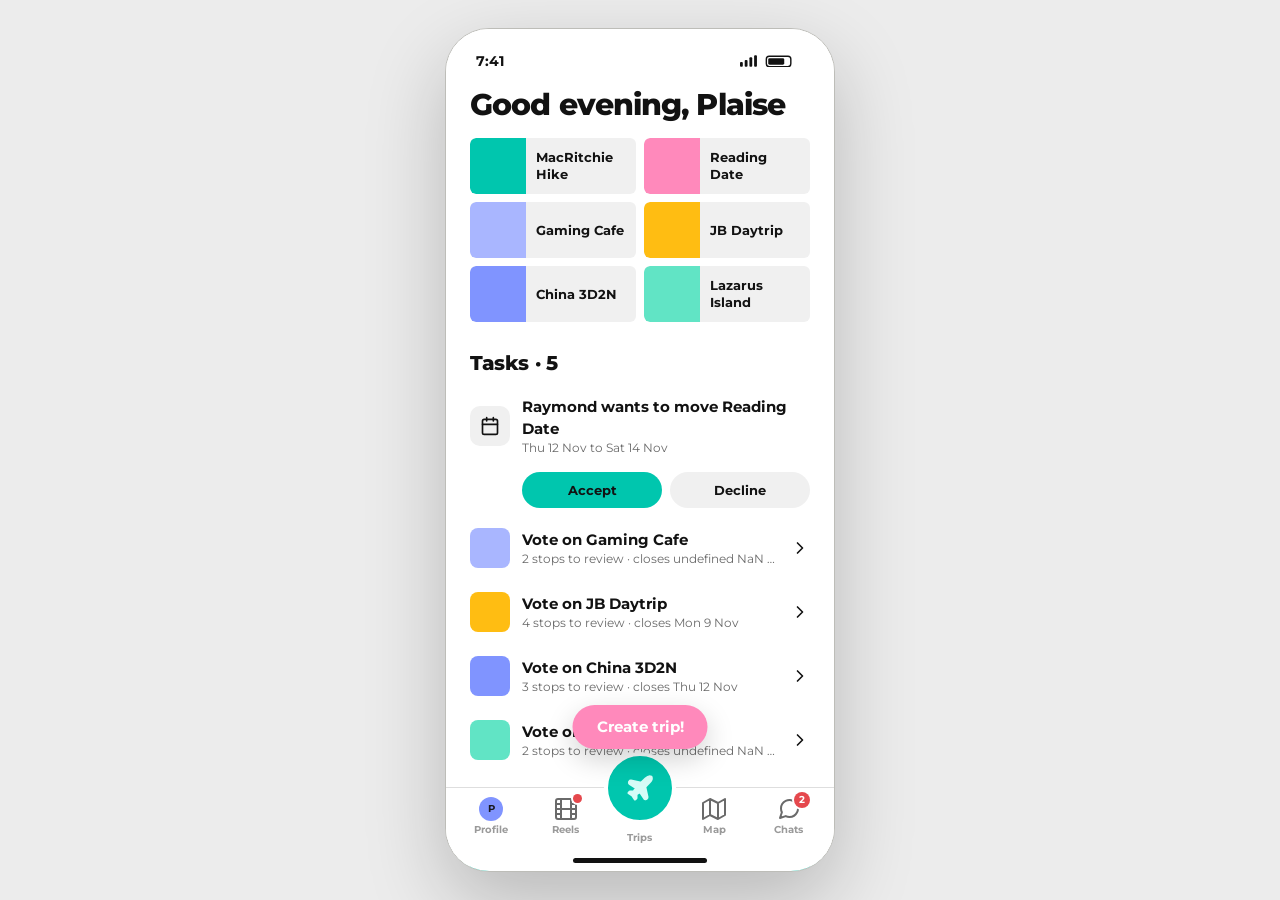
==== roam.html @ c118caf5 "initial unclean" ====
<!DOCTYPE html>
<html lang="en"><head><meta charset="utf-8">
<meta name="viewport" content="width=device-width,initial-scale=1,viewport-fit=cover">
<meta name="theme-color" content="#FFFFFF">
<title>Roam</title>
<link rel="icon" href="data:image/svg+xml,%3Csvg xmlns='http://www.w3.org/2000/svg' viewBox='0 0 10 10'%3E%3Ccircle cx='5' cy='5' r='5' fill='%23FCCC0A'/%3E%3C/svg%3E">
<link rel="preconnect" href="https://fonts.googleapis.com"><link rel="preconnect" href="https://fonts.gstatic.com" crossorigin><link href="https://fonts.googleapis.com/css2?family=Montserrat:wght@500;600;700;800&display=swap" rel="stylesheet">
<style>
/* =========================================================
   1. TOKENS: signage black/white + MTA line colours, Helvetica
   ========================================================= */
:root{color-scheme:light;
--white:#FFFFFF;--black:#000000;--bg:#FFFFFF;--s1:#F6F6F4;--s2:#EEEEEB;--s3:#DCDCD8;--tx2:#5C5C5C;--tx3:#8A8A8A;
--red:#EE352E;--green:#00933C;--blue:#0039A6;--orange:#FF6319;--yellow:#FCCC0A;--lime:#6CBE45;--brown:#996633;--purple:#B933AD;--grey:#A7A9AC;--teal:#00ADD0;
--ac:var(--yellow);--r1:8px;--r2:12px;--r3:20px;--shadow:0 6px 20px rgba(0,0,0,.18);--ease:cubic-bezier(.32,.72,0,1);
--font:"Helvetica Neue",Helvetica,Arial,"Nimbus Sans",system-ui,sans-serif}
/* a "line" = a colour + the text colour that sits on it (set --lc / --lt on any parent) */
.l-red,.l-green,.l-blue,.l-orange,.l-brown,.l-purple{--lt:var(--white)}.l-yellow,.l-lime,.l-grey,.l-teal{--lt:var(--black)}
.l-red{--lc:var(--red)}.l-green{--lc:var(--green)}.l-blue{--lc:var(--blue)}.l-orange{--lc:var(--orange)}.l-yellow{--lc:var(--yellow)}.l-lime{--lc:var(--lime)}.l-brown{--lc:var(--brown)}.l-purple{--lc:var(--purple)}.l-grey{--lc:var(--grey)}.l-teal{--lc:var(--teal)}
/* =========================================================
   2. BASE + TYPE
   ========================================================= */
*{box-sizing:border-box;margin:0;-webkit-tap-highlight-color:transparent}
body{font:400 15px/22px var(--font);color:var(--black);background:#E6E6E2;min-height:100vh;display:grid;place-items:center}
button,input,textarea{font:inherit;color:inherit}button{background:none;border:0;cursor:pointer;text-align:inherit;padding:0}button:disabled{opacity:.35;cursor:not-allowed}
[hidden]{display:none!important}:focus-visible{outline:2px solid var(--blue);outline-offset:2px}
::-webkit-scrollbar{display:none}*{scrollbar-width:none}
@media(prefers-reduced-motion:reduce){*{transition:none!important;animation:none!important}}
h1{font:700 30px/34px var(--font);letter-spacing:-.03em}h2{font:700 22px/28px var(--font);letter-spacing:-.02em}h3{font:700 16px/22px var(--font)}b{font-weight:700}
.cap{font-size:13px;line-height:18px;color:var(--tx2)}.sm{font-size:12px;line-height:16px}.err{color:var(--red);font-weight:700}.eyebrow{font-size:12px;line-height:16px;font-weight:700;text-transform:uppercase;letter-spacing:.08em;color:var(--black)}
.pad{padding:0 24px}.gr{flex:1;min-width:0}.mt{margin-top:10px}
#dev{width:390px;height:844px;position:relative;overflow:hidden;background:var(--bg);border:1px solid #BDBDB8;border-radius:44px;box-shadow:0 24px 60px rgba(0,0,0,.18)}
@media(max-width:480px){body{display:block;background:var(--bg)}#dev{width:100vw;height:100dvh;border:0;border-radius:0;box-shadow:none}}
#sb{position:absolute;top:0;left:0;right:0;height:50px;z-index:70;display:flex;justify-content:space-between;align-items:center;padding:14px 30px 0;font-weight:700;font-size:14px;pointer-events:none}
#hi{position:absolute;bottom:8px;left:50%;margin-left:-67px;width:134px;height:5px;border-radius:3px;background:var(--black);z-index:70;pointer-events:none}
/* =========================================================
   3. COMPONENTS (each has one JS builder of the same name)
   ========================================================= */
/* Bullet + Cover: the route bullet is the brand mark */
.bl{display:inline-grid;place-items:center;flex:none;width:28px;height:28px;border-radius:50%;background:var(--lc);color:var(--lt);font-weight:700;font-size:15px;line-height:1}.bl.s{width:20px;height:20px;font-size:11px}.bl.l{width:40px;height:40px;font-size:22px}
.cover{--cz:52px;width:var(--cz);height:var(--cz);flex:none;background:var(--black);display:grid;place-items:center;border-radius:6px}.cover .bl{width:62%;height:62%;font-size:calc(var(--cz)*.34)}
.z-xs{--cz:40px}.z-s{--cz:56px;border-radius:6px 0 0 6px}.z-m{--cz:52px}.z-l{--cz:128px;border-radius:10px}.z-xl{--cz:188px;border-radius:12px;box-shadow:var(--shadow)}
/* Avatar + Stack */
.av{width:32px;height:32px;flex:none;border-radius:50%;display:inline-grid;place-items:center;font-weight:700;font-size:12px;background:var(--lc);color:var(--lt)}.av.big{width:40px;height:40px;font-size:15px}.av.xl{width:104px;height:104px;font-size:44px}.av.tab{width:24px;height:24px;font-size:10px}
.st{display:inline-flex}.st .av{width:24px;height:24px;font-size:10px;box-shadow:0 0 0 2px var(--bg)}.st .av+.av{margin-left:-8px}
/* Button / IconButton / Pill / Tag */
.btn{height:48px;padding:0 24px;border-radius:999px;background:var(--black);color:var(--white);font-weight:700;display:inline-flex;align-items:center;justify-content:center;gap:8px;width:100%;transition:transform .1s,background .15s}.btn:active{transform:scale(.98)}
.btn.y{background:var(--ac);color:var(--black)}.btn.sec{background:var(--s2);color:var(--black)}.btn.out{background:transparent;box-shadow:inset 0 0 0 1.5px var(--black);color:var(--black)}.btn.dg{background:transparent;color:var(--red);box-shadow:inset 0 0 0 1.5px var(--red)}.btn.sm2{height:36px;padding:0 16px;font-size:13px;width:auto}
.ib{width:44px;height:44px;flex:none;border-radius:50%;display:grid;place-items:center;transition:background .15s}.ib:active{background:var(--s2)}.ib.f{background:var(--s2)}
.play{width:56px;height:56px;border-radius:50%;background:var(--ac);color:var(--black);display:grid;place-items:center;flex:none;transition:transform .1s}.play:active{transform:scale(.94)}
.pill{height:32px;padding:0 14px;border-radius:999px;background:var(--s2);font-weight:700;font-size:13px;display:inline-flex;align-items:center;gap:6px;flex:none;white-space:nowrap}.pill.on{background:var(--black);color:var(--white)}.pill:active{transform:scale(.97)}
.pills{display:flex;gap:8px;padding:0 24px;overflow-x:auto}.chips{display:flex;gap:8px;flex-wrap:wrap}
.tag{height:24px;padding:0 10px;border-radius:999px;font-size:12px;font-weight:700;display:inline-flex;align-items:center;gap:4px;background:var(--s2);flex:none}.tag.ok{background:var(--green);color:var(--white)}
.dotc{width:8px;height:8px;border-radius:50%;display:inline-block;margin-right:6px}.dotc.ok{background:var(--green)}.dotc.wait{background:var(--orange)}.dotc.off{background:var(--tx3)}
/* Field / Input / Switch */
.in,.fld{width:100%;height:48px;border-radius:var(--r1);background:var(--s2);border:1.5px solid transparent;padding:0 14px}.in:focus{outline:none;border-color:var(--black);background:var(--white)}.in.bad{border-color:var(--red)}textarea.in{height:auto;padding:12px 14px;resize:none}
.fld{display:flex;align-items:center;gap:10px;height:52px;color:var(--tx2);font-weight:500;background:var(--white);box-shadow:0 4px 16px rgba(0,0,0,.14)}.fld.hl{box-shadow:inset 0 0 0 2px var(--black),0 4px 16px rgba(0,0,0,.14);color:var(--black);font-weight:700}.fld .bl{background:var(--ac);color:var(--black)}
.lb{font-weight:700;font-size:13px;margin-bottom:6px;display:block}.sw{width:48px;height:28px;border-radius:999px;background:var(--s3);position:relative;flex:none;transition:background .2s}.sw::after{content:"";position:absolute;left:3px;top:3px;width:22px;height:22px;border-radius:50%;background:var(--white);transition:transform .2s var(--ease)}.sw.on{background:var(--black)}.sw.on::after{transform:translateX(20px)}
/* Row / Section / TopBar / Empty / Banner / Sign */
.row{display:flex;align-items:center;gap:12px;width:100%;padding:8px 24px;text-align:left;min-height:64px}.row:active{background:var(--s1)}div.row:active{background:none}
.row .gr b,.row .gr .cap{display:block;overflow:hidden;text-overflow:ellipsis;white-space:nowrap}.row.wrap .gr b{white-space:normal;display:-webkit-box;-webkit-line-clamp:2;-webkit-box-orient:vertical}
div.sec{display:flex;justify-content:space-between;align-items:baseline;padding:28px 24px 12px}div.sec button{font-size:13px;font-weight:700;color:var(--tx2)}
.top{display:grid;grid-template-columns:44px 1fr 44px;align-items:center;padding:4px 12px 0;min-height:50px}.top .tt{text-align:center}.hd{padding:8px 24px 4px}
.empty{margin:0 24px;padding:24px 16px;border-radius:var(--r2);background:var(--s1);text-align:center;display:flex;flex-direction:column;gap:4px;align-items:center}
.ban{margin:16px 24px 0;padding:16px;border-radius:var(--r2);background:var(--s1);display:flex;flex-direction:column;gap:12px}.ban .r{display:flex;gap:12px;align-items:center}
.sign{display:flex;align-items:center;gap:12px;background:var(--black);color:var(--white);border-radius:var(--r2);padding:12px 14px}.sign .cap{color:#CFCFCF}.sign .ib{color:var(--white)}.sign .ib:active{background:#2A2A2A}
.si{width:40px;height:40px;border-radius:var(--r1);background:var(--s2);display:grid;place-items:center;flex:none}
/* Tile (home grid) + Feature card */
.grid2{display:grid;grid-template-columns:1fr 1fr;gap:8px;padding:0 24px;margin-top:12px}.tile{display:flex;align-items:center;gap:10px;background:var(--s1);border-radius:6px;overflow:hidden;height:56px;padding-right:8px;text-align:left}.tile:active{background:var(--s2)}.tile b{font-size:13px;line-height:17px;display:-webkit-box;-webkit-line-clamp:2;-webkit-box-orient:vertical;overflow:hidden}
.feat{margin:0 24px;padding:16px;border-radius:var(--r2);background:color-mix(in srgb,var(--lc) 16%,var(--white));display:flex;gap:16px;align-items:flex-start;width:calc(100% - 48px);text-align:left}
/* Stepper: a mini subway line */
.step{display:flex;padding:20px 24px 4px}.stp{flex:1;display:flex;flex-direction:column;align-items:center;gap:6px;position:relative;font-size:12px;line-height:14px;font-weight:700;color:var(--tx3)}
.stp::before{content:"";position:absolute;top:10px;left:-50%;right:50%;height:4px;background:var(--s3)}.stp:first-child::before{display:none}
.stp.done::before,.stp.on::before{background:var(--lc,var(--black))}.stp.lock::before{background:var(--s3)}
.sd{width:24px;height:24px;border-radius:50%;background:var(--white);border:3px solid var(--s3);display:grid;place-items:center;font-size:11px;position:relative;z-index:1;color:var(--tx3)}
.stp.done .sd{background:var(--lc,var(--black));border-color:var(--lc,var(--black));color:var(--lt,var(--white))}.stp.on .sd{border-color:var(--black);background:var(--ac);color:var(--black)}.stp.on{color:var(--black)}
/* Vote row */
.vt{display:flex;align-items:center;gap:4px}.vt .cap{width:16px;text-align:center}.vb{width:36px;height:36px;border-radius:50%;background:var(--s2);display:grid;place-items:center}.vb[aria-pressed=true].up{background:var(--green);color:var(--white)}.vb[aria-pressed=true].dn{background:var(--red);color:var(--white)}
.dock{margin-top:auto;position:sticky;bottom:92px;padding:16px 24px 12px;background:linear-gradient(rgba(255,255,255,0),var(--white) 28%);z-index:5}.dock.low{bottom:0;padding-bottom:28px}
.lockc{margin:16px 24px 0;padding:24px 16px;border-radius:var(--r2);background:var(--s1);display:flex;flex-direction:column;align-items:center;text-align:center;gap:8px}.segs{display:flex;gap:4px;width:100%;margin-top:4px}.segs i{flex:1;height:6px;border-radius:3px;background:var(--s3)}.segs i.on{background:var(--lc,var(--black))}
/* Timeline: stops are stations on the trip's line */
.tl{list-style:none;display:flex;flex-direction:column;padding:0 24px}.tn{display:flex;align-items:center;gap:14px;min-height:44px;padding:4px 0;text-align:left}.tn[data-a]{cursor:pointer}
.nd{width:28px;height:28px;flex:none;border-radius:50%;background:var(--white);border:3px solid var(--lc);display:grid;place-items:center;font-size:12px;font-weight:700;position:relative;z-index:1}
.tn.org .nd{width:16px;height:16px;margin:6px;border-color:var(--black);background:var(--black)}.tn.cur .nd{background:var(--lc);color:var(--lt);transform:scale(1.18)}.tn.done .nd{background:var(--black);border-color:var(--black);color:var(--white)}
.tc{display:flex;align-items:center;gap:14px;height:34px}.tc .ln{position:relative;width:28px;height:100%;flex:none}.tc .ln::after{content:"";position:absolute;left:11px;width:6px;top:-3px;bottom:-3px;background:var(--lc)}.tc.done .ln::after{background:var(--black)}.tc .cap{display:flex;gap:4px;align-items:center}
/* =========================================================
   4. APP SHELL: screens, tab bar, FAB, mini bar, layers, toast
   ========================================================= */
.scr{position:absolute;inset:0;padding-top:50px;overflow-y:auto;background:var(--bg);transform:translateX(100%);visibility:hidden;transition:transform .32s var(--ease),visibility 0s .32s}
.scr.on{transform:none;visibility:visible;transition:transform .32s var(--ease),visibility 0s}.scr.under{transform:translateX(-20%);visibility:none}.nt .scr{transition:none!important}
.instant .scr,.instant #tb{transition:none!important}
.scr.nos,.scr.rls{overflow:hidden;padding:0}.scr.flex{display:flex;flex-direction:column;padding-bottom:24px}
.pg{min-height:100%;display:flex;flex-direction:column;padding-bottom:128px}.pg>*{flex:none}
.wash{background:linear-gradient(color-mix(in srgb,var(--lc) 34%,var(--white)),var(--bg));margin-top:-50px;padding-top:50px}.hero{display:flex;justify-content:center;padding:8px 24px 20px}
.acts{display:flex;align-items:center;gap:4px;padding:12px 12px 0 18px}
#tb{position:absolute;bottom:0;left:0;right:0;height:84px;padding:0 8px 28px;background:var(--bg);border-top:1px solid var(--s3);display:grid;grid-template-columns:repeat(5,1fr);z-index:20;transition:transform .3s var(--ease)}#tb.off{transform:translateY(120px)}
#tb button{display:flex;flex-direction:column;align-items:center;gap:3px;padding-top:9px;font-size:10px;line-height:12px;font-weight:700;color:var(--tx3);position:relative}
#tb .ti{position:relative;display:grid}#tb .on .av{box-shadow:0 0 0 2px var(--black)}
#tb .ctr{padding-top:44px}#tb .circ{position:absolute;left:50%;top:-26px;margin-left:-32px;width:64px;height:64px;border-radius:50%;background:var(--ac);color:var(--black);border:4px solid var(--bg);display:grid;place-items:center;transition:transform .1s,background .2s}
#tb .ctr:active .circ{transform:scale(.94)}#tb .ctr.on .circ{background:var(--black);color:var(--ac)}
.bdg{position:absolute;right:-9px;top:-5px;min-width:16px;height:16px;padding:0 4px;border-radius:999px;background:var(--red);color:var(--white);font-size:10px;line-height:16px;font-weight:700;text-align:center;font-style:normal;box-shadow:0 0 0 2px var(--bg)}.bdg.dot{min-width:9px;width:9px;height:9px;padding:0;right:-4px;top:-3px}
#fab,#psave{position:absolute;left:50%;bottom:122px;transform:translateX(-50%);z-index:22;height:44px;padding:0 18px;border-radius:999px;background:var(--black);color:var(--white);font-weight:700;display:inline-flex;align-items:center;justify-content:center;gap:8px;box-shadow:var(--shadow);white-space:nowrap;transition:transform .1s}#fab:active,#psave:active{transform:translateX(-50%) scale(.96)}#fab .bl{background:var(--ac);color:var(--black)}
.mini{position:absolute;left:12px;right:12px;bottom:118px;z-index:21;height:56px;border-radius:var(--r2);background:var(--black);color:var(--white);display:flex;align-items:center;gap:12px;padding:0 12px;box-shadow:var(--shadow);text-align:left}.mini .cap{color:#CFCFCF}.mini .gr b,.mini .gr .cap{display:block;overflow:hidden;text-overflow:ellipsis;white-space:nowrap}
#ly{position:absolute;inset:0;z-index:40;visibility:hidden;transition:visibility 0s .3s}#ly.open{visibility:visible;transition:none}
.scrim{position:absolute;inset:0;background:rgba(0,0,0,.4);opacity:0;transition:opacity .25s}.open .scrim{opacity:1}
#lyc{position:absolute;background:var(--white);outline:none}#lyc.sheet{left:0;right:0;bottom:0;max-height:92%;border-radius:var(--r3) var(--r3) 0 0;transform:translateY(105%);transition:transform .36s var(--ease);display:flex;flex-direction:column}.open #lyc.sheet{transform:none}
#lyc.dlg{left:28px;right:28px;top:50%;border-radius:16px;opacity:0;transform:translateY(-46%) scale(.96);transition:opacity .2s,transform .28s var(--ease)}.open #lyc.dlg{opacity:1;transform:translateY(-50%)}
.lyb{overflow:auto;padding:0 0 28px;display:flex;flex-direction:column}.dlg .lyb{padding:24px;gap:8px}
.grab{height:20px;flex:none;display:grid;place-items:center;cursor:grab;touch-action:none}.grab::before{content:"";width:36px;height:4px;border-radius:2px;background:var(--s3)}
.mh{display:flex;gap:14px;align-items:center;padding:8px 24px 16px;border-bottom:1px solid var(--s2);margin-bottom:6px}.mi{display:flex;align-items:center;gap:16px;width:100%;padding:12px 24px;min-height:56px;font-weight:700;font-size:16px;text-align:left}.mi:active{background:var(--s1)}.mi.dg,.mi.dg svg{color:var(--red)}
#toast{position:absolute;top:54px;left:16px;right:16px;z-index:60;background:var(--black);color:var(--white);font-weight:700;font-size:14px;padding:12px 16px;border-radius:var(--r2);display:flex;justify-content:space-between;align-items:center;gap:12px;opacity:0;transform:translateY(-16px);pointer-events:none;transition:.25s var(--ease);box-shadow:var(--shadow)}#toast.on{opacity:1;transform:none;pointer-events:auto}#toast button{color:var(--ac);font-weight:700;padding:8px;margin:-8px}
/* map */
.mapbg,.mb{position:absolute;inset:0;width:100%;height:100%}.mapbg svg{width:100%;height:100%}.mb{pointer-events:none}.mb polyline{fill:none;vector-effect:non-scaling-stroke;stroke-linecap:round;stroke-linejoin:round}
.rc{stroke:var(--white);stroke-width:11}.rl{stroke:var(--lc);stroke-width:6}.rl.dash{stroke-dasharray:1 11;stroke-width:6}.rt{stroke:var(--black);stroke-width:6}.rh{stroke:transparent;stroke-width:22;pointer-events:stroke;cursor:pointer}
.pin{position:absolute;transform:translate(-50%,-50%);z-index:2;display:grid;place-items:center;transition:transform .25s var(--ease)}
.pin.b{width:32px;height:32px;border-radius:50%;background:var(--lc);color:var(--lt);border:3px solid var(--white);font-weight:700;font-size:14px;box-shadow:0 2px 8px rgba(0,0,0,.35)}.pin.b.cand{background:var(--white);color:var(--black);border-color:var(--lc)}
.pin.d{width:14px;height:14px;border-radius:50%;background:var(--white);border:3px solid var(--lc);box-shadow:0 1px 4px rgba(0,0,0,.3)}
.pin.stn{width:30px;height:30px;border-radius:50%;background:var(--white);border:3px solid var(--lc);color:var(--black);font-weight:700;font-size:12px;box-shadow:0 2px 6px rgba(0,0,0,.3)}.pin.stn.cur{background:var(--lc);color:var(--lt);transform:translate(-50%,-50%) scale(1.25);z-index:3}.pin.stn.done{background:var(--black);border-color:var(--black);color:var(--white)}
.pl{position:absolute;transform:translate(-50%,-48px);z-index:4;background:var(--black);color:var(--white);border-radius:6px;padding:4px 8px;font-weight:700;font-size:12px;white-space:nowrap}
.you{position:absolute;width:18px;height:18px;margin:-9px 0 0 -9px;border-radius:50%;background:var(--blue);border:3px solid var(--white);box-shadow:0 0 0 8px rgba(0,57,166,.2);z-index:2}
.mtop{position:absolute;top:56px;left:16px;right:16px;z-index:4;display:flex;gap:8px}.mtop .fld{padding:0 16px}.mtop input{flex:1;background:none;border:0;outline:none;height:100%}
.chip{display:inline-flex;align-items:center;gap:8px;height:44px;padding:0 16px 0 12px;border-radius:999px;background:var(--white);box-shadow:0 4px 16px rgba(0,0,0,.2);font-weight:700}
.msh{--pk:240px;position:absolute;left:0;right:0;bottom:84px;height:600px;background:var(--white);border-radius:var(--r3) var(--r3) 0 0;box-shadow:0 -4px 24px rgba(0,0,0,.14);transform:translateY(calc(100% - var(--pk)));transition:transform .4s var(--ease);display:flex;flex-direction:column;z-index:15}.msh.nav{--pk:300px}.msh.x{transform:none}
#mc{flex:1;overflow:auto;padding:0 0 24px;display:flex;flex-direction:column;gap:12px}#mc .pad{display:flex;flex-direction:column;gap:12px}
/* reels / chat / profile */
.rl{height:100%;overflow-y:auto;scroll-snap-type:y mandatory}.rv{height:100%;scroll-snap-align:start;position:relative;padding:100px 24px 124px;display:flex;flex-direction:column;justify-content:flex-end;gap:12px;background:var(--lc);color:var(--lt)}.rv h1{font-size:36px;line-height:40px;max-width:280px}.rv .cap{color:inherit;opacity:.85;max-width:270px}.rv .big{position:absolute;top:120px;left:24px;opacity:.35}.rv .pills{padding:0}.rv .pill{background:rgba(0,0,0,.22);color:inherit}.rv .btn{max-width:200px}
.rail{position:absolute;right:12px;bottom:140px;display:flex;flex-direction:column;gap:6px;align-items:center}.rail .ib{background:rgba(0,0,0,.22);color:inherit}.rail .ib[aria-pressed=true]{background:var(--black);color:var(--white)}
.rtg{position:absolute;top:56px;left:0;right:0;z-index:5;display:flex;gap:8px;padding:0 24px}.rtg .pill{background:rgba(0,0,0,.28);color:var(--white)}.rtg .pill.on{background:var(--white);color:var(--black)}
.bd2{min-width:20px;height:20px;border-radius:999px;background:var(--red);color:var(--white);font-size:11px;font-weight:700;display:grid;place-items:center;padding:0 6px}
.msgs{flex:1;overflow:auto;padding:0 24px;display:flex;flex-direction:column;gap:8px}.m{display:flex;flex-direction:column;align-items:flex-start;gap:2px;max-width:80%}.m.me{align-self:flex-end;align-items:flex-end}
.bub{background:var(--s2);border-radius:18px 18px 18px 4px;padding:9px 14px}.me .bub{background:var(--black);color:var(--white);border-radius:18px 18px 4px 18px}
.comp{display:flex;gap:10px;padding:12px 16px 0;align-items:center}.comp .in{border-radius:999px}
.typ{display:inline-flex;gap:4px;padding:5px 0}.typ i{width:7px;height:7px;border-radius:50%;background:var(--tx3);animation:bn 1s infinite}.typ i:nth-child(2){animation-delay:.15s}.typ i:nth-child(3){animation-delay:.3s}@keyframes bn{50%{transform:translateY(-4px)}}

/* =========================================================
   5. SPOTIFY LIGHT x APPLE: soft surfaces, no outlines, one accent
   ========================================================= */
:root{--black:#121212;--s1:#F7F7F7;--s2:#F0F0F0;--s3:#DEDEDE;--tx2:#6A6A6A;--tx3:#9A9A9A;
--red:#E5484D;--green:#2E9E5B;--blue:#3E63DD;--orange:#F2711C;--yellow:#F5C000;--lime:#A8D63A;--brown:#A97C5A;--purple:#8E5AD0;--grey:#8B8D98;--teal:#0FA3C7;
--ac:#00C6AE;--r1:10px;--r2:14px;--r3:20px;--shadow:0 10px 28px rgba(0,0,0,.18);
--font:-apple-system,BlinkMacSystemFont,"SF Pro Text","Inter","Helvetica Neue",Arial,system-ui,sans-serif}
.l-red,.l-green,.l-blue,.l-orange,.l-brown,.l-purple,.l-grey,.l-teal{--lt:var(--white)}.l-yellow,.l-lime{--lt:var(--black)}
body{background:#ECECEC;letter-spacing:-.005em}
h1{font-weight:800;font-size:28px;line-height:34px;letter-spacing:-.02em}h2{font-weight:700;font-size:22px;line-height:28px;letter-spacing:-.015em}b{font-weight:700}
.eyebrow{text-transform:none;letter-spacing:0;font-size:13px;font-weight:700;color:inherit;opacity:.75}
#dev{box-shadow:0 30px 80px rgba(0,0,0,.22)}
/* covers read like album art */
.cover{background:var(--lc);border-radius:8px}.cover .bl{background:none;color:var(--lt);width:auto;height:auto;font-size:calc(var(--cz)*.46);font-weight:800}
.z-s{border-radius:6px 0 0 6px}.z-l{border-radius:14px;box-shadow:0 10px 28px rgba(0,0,0,.2)}.feat .cover{background:var(--lc)}
.feat{background:color-mix(in srgb,var(--lc) 14%,var(--white))}
/* buttons, chips */
.btn{height:50px;background:var(--ac);color:var(--black);font-weight:700}.btn.y{background:var(--ac)}.btn.sec,.btn.out{background:var(--s2);color:var(--black);box-shadow:none}.btn.dg{background:#FDECEC;color:var(--red);box-shadow:none}.btn:disabled{background:var(--s2);color:var(--tx3);opacity:1}
.play{background:var(--ac)}.pill{font-weight:600}.tag{font-weight:600}.tag.ok{background:#DDF6EE;color:#0B6B55}.sw.on{background:var(--ac)}.vb[aria-pressed=true].up{background:var(--ac);color:var(--black)}
.tile{background:var(--s2)}.fld{box-shadow:0 2px 14px rgba(0,0,0,.10);font-weight:500}.fld.hl{background:var(--coral-t);box-shadow:0 2px 14px rgba(0,0,0,.10);color:var(--black)}
.in:focus{border-color:var(--ac);background:var(--white)}.me .bub{background:var(--ac);color:var(--black)}
/* stepper */
.sd{border:2px solid var(--s3);color:var(--tx3)}.stp.done .sd{background:var(--lc,var(--ac));border-color:var(--lc,var(--ac));color:var(--lt,var(--black))}.stp.on .sd{background:var(--black);border-color:var(--black);color:var(--white)}
.tc .ln::after{width:4px;left:12px}
/* trip detail header: cover colour washes into white, like an album page */
.th{background:linear-gradient(color-mix(in srgb,var(--lc) 42%,var(--white)),var(--white));margin-top:-50px;padding:50px 0 8px}
.thd{display:flex;gap:16px;align-items:flex-end;padding:8px 24px 0}.thd .gr{padding-bottom:4px}.thd h1{font-size:30px;line-height:35px;overflow-wrap:anywhere}.thd .dt{font-weight:600;font-size:15px;color:var(--tx2);margin-top:6px}
.tact{display:flex;gap:12px;align-items:center;padding:22px 24px 0}
.gob{flex:1;height:56px;border-radius:999px;background:var(--dusk);color:var(--bg);font-weight:700;font-size:17px;display:flex;gap:8px;align-items:center;justify-content:center;transition:transform .1s}.gob:active{transform:scale(.97)}.gob:disabled{background:var(--s2);color:var(--tx3);opacity:1;transform:none}
.kb{width:56px;height:56px;flex:none;border-radius:50%;background:var(--s2);display:grid;place-items:center;transition:transform .1s,background .15s}.kb:active{transform:scale(.95);background:var(--s3)}
.meta{display:flex;align-items:center;gap:10px;padding:16px 24px 0}
/* map sheet: the current stop is the hero, the next one sits right below */
.msh.nav{--pk:290px}.nvs{font-weight:600;font-size:15px;line-height:21px}.lk{font-weight:700;color:var(--blue);padding:4px 2px}
.nv{padding-top:14px}.nv .tdone{display:flex;align-items:center;gap:8px;padding:0 0 10px 6px;font-weight:600;font-size:13px;color:var(--tx2)}
.nv .tn{min-height:48px}.nv .tn.cur{margin:6px 0}.nv .tn.cur .nd{transform:scale(1.3);background:var(--lc);color:var(--lt);box-shadow:0 0 0 4px color-mix(in srgb,var(--lc) 25%,transparent)}
.nv .cc{flex:1;min-width:0;display:flex;align-items:center;gap:10px;padding:14px 12px 14px 16px;min-height:76px;border-radius:16px;background:color-mix(in srgb,var(--lc) 14%,var(--white));text-align:left;margin-left:4px}
.nv .cc b{font-size:19px;line-height:24px}button.cc:active{transform:scale(.98)}
.nv .arr{width:40px;height:40px;border-radius:50%;background:var(--ac);color:var(--black);display:grid;place-items:center;flex:none}
.nv .tn.nx .gr b{font-size:16px}.nv .tn.rest{opacity:.5}
/* reels: TikTok-style centred feed switch, rail raised, info pill */
.rtg{top:54px;justify-content:center;align-items:center;gap:0;padding:0}
.rtg::before{content:"";position:absolute;left:0;right:0;top:-54px;height:130px;background:linear-gradient(rgba(0,0,0,.3),transparent);z-index:-1;pointer-events:none}
.rtg button{position:relative;padding:8px 14px;font-weight:700;font-size:17px;color:#fff;opacity:.62;text-shadow:0 1px 8px rgba(0,0,0,.3)}.rtg button.on{opacity:1}
.rtg button.on::after{content:"";position:absolute;left:50%;bottom:0;width:22px;height:3px;margin-left:-11px;border-radius:2px;background:#fff}.rtg .sp{width:1px;height:14px;background:rgba(255,255,255,.5)}
.rail{bottom:250px;gap:10px}.rail .ib{width:48px;height:48px;backdrop-filter:blur(8px);-webkit-backdrop-filter:blur(8px)}
.rinfo{align-self:flex-start;height:44px;padding:0 18px 0 14px;border-radius:999px;background:var(--white);color:var(--black);font-weight:700;display:inline-flex;align-items:center;gap:8px;box-shadow:0 4px 16px rgba(0,0,0,.18);transition:transform .1s}.rinfo:active{transform:scale(.96)}
/* place info + compare overlay */
.mh{border-bottom:0}.iimg{position:relative;aspect-ratio:16/10;border-radius:18px;background:var(--lc);color:var(--lt);display:grid;place-items:center;overflow:hidden}.iimg>svg{opacity:.4}
.loc{position:absolute;left:10px;top:10px;max-width:calc(100% - 20px);background:rgba(255,255,255,.94);color:var(--black);border-radius:999px;height:28px;padding:0 12px 0 8px;display:flex;gap:4px;align-items:center;font-weight:700;font-size:12px;white-space:nowrap;overflow:hidden}.loc span{overflow:hidden;text-overflow:ellipsis}
.dots{position:absolute;bottom:10px;left:0;right:0;display:flex;gap:6px;justify-content:center}.dots i{width:6px;height:6px;border-radius:50%;background:currentColor;opacity:.4}.dots i:first-child{opacity:1}
.kv{display:grid;grid-template-columns:84px 1fr;gap:12px;align-items:baseline;margin-top:20px}.kv dt{color:var(--tx2);font-weight:600;font-size:13px}.kv dd{margin:0;font-weight:600}
.stars{display:inline-flex;gap:2px;align-items:center;color:#F5B400}.stars .c{color:var(--tx2);font-size:13px;font-weight:600;margin-left:6px}
.cmp{display:grid;grid-template-columns:1fr 1fr;gap:12px;padding:8px 24px 0}.cp{position:relative;border-radius:20px;padding:12px;background:color-mix(in srgb,var(--lc) 13%,var(--white));display:flex;flex-direction:column;gap:12px;min-width:0}
.cp .n{font-size:15px;line-height:19px;padding-right:20px}.cp .iimg{aspect-ratio:4/3;border-radius:12px}.cp .ds{font-size:13px;line-height:18px;font-weight:500}.cp .stars .c{margin-left:4px}
.win{position:absolute;top:-8px;right:-6px;width:34px;height:34px;border-radius:50%;background:var(--yellow);color:var(--black);display:grid;place-items:center;box-shadow:0 4px 12px rgba(0,0,0,.2)}
.ck{margin-top:4px}
/* =========================================================
   6. PALETTE "LAGOON": teal (go), sun (rating), coral (social), dusk (info) on black ink
   ========================================================= */
:root{--teal:#00C6AE;--teal-m:#61E4C5;--teal-t:#D6FCF7;--tink:#007A6A;--sun:#FFBD12;--sun-m:#FFD465;--sun-t:#FFF4CC;--coral:#FF89BB;--coral-m:#FFC7DE;--coral-t:#FFF3F8;--dusk:#1947E6;--dusk-m:#8094FF;--dusk-t:#E9E7FC;--ac:var(--teal);
--font:"Montserrat",-apple-system,BlinkMacSystemFont,"SF Pro Text","Helvetica Neue",Arial,system-ui,sans-serif}
.l-red{--lc:#FF89BB}.l-green{--lc:#00C6AE}.l-blue{--lc:#8094FF}.l-orange{--lc:#FFBD12}.l-yellow{--lc:#FFD465}.l-lime{--lc:#61E4C5}.l-brown{--lc:#FFC7DE}.l-purple{--lc:#A9B6FF}.l-grey{--lc:#D6FCF7}.l-teal{--lc:#61E4C5}
.l-red,.l-green,.l-blue,.l-orange,.l-yellow,.l-lime,.l-brown,.l-purple,.l-grey,.l-teal{--lt:#18191F}
:focus-visible{outline-color:var(--tink)}.lk{color:var(--tink)}
body{letter-spacing:0}h1{font-size:30px;line-height:35px;letter-spacing:-.03em}h2{font-size:20px;line-height:26px;font-weight:800;letter-spacing:-.02em}.thd h1{font-size:28px;line-height:33px}
/* selection = tint to solid */
.pill{background:var(--coral-t);color:var(--black)}.pill.on{background:var(--coral-m);color:var(--black)}
#tb .ti svg{stroke:#6A6A6A}#tb .on .ti svg{fill:var(--sun-m)}
#tb .circ{width:72px;height:72px;margin-left:-36px;top:-36px;background:var(--teal-t);color:var(--teal);}
#tb .ctr:active .circ{transform:translateY(3px);box-shadow:0 1px 0 var(--tink)}#tb .ctr.on .circ{background:var(--teal);color:var(--teal-t)}
#fab{background:var(--coral);color:var(--bg);padding:0 24px}
.feat{background:var(--lc);color:var(--lt);box-shadow:0 12px 28px color-mix(in srgb,var(--lc) 45%,transparent)}.feat .cap{color:inherit;opacity:.8}
.th{background:linear-gradient(color-mix(in srgb,var(--lc) 55%,var(--white)),var(--white))}
/* photos */
.cover{position:relative;overflow:hidden;background:var(--lc)}.cover img,.iimg>img{position:absolute;inset:0;width:100%;height:100%;object-fit:cover}
.iimg{background:var(--lc)}.iimg .loc,.iimg .dots{z-index:1}.dots{color:#fff}
.rv{color:#fff}.rv>img{position:absolute;inset:0;width:100%;height:100%;object-fit:cover;z-index:0}
.rv::after{content:"";position:absolute;inset:0;z-index:1;pointer-events:none;background:linear-gradient(rgba(0,0,0,.35),rgba(0,0,0,0) 28%,rgba(0,0,0,0) 45%,rgba(0,0,0,.72))}
.rv>*:not(img):not(.rail){position:relative;z-index:2}.rail{z-index:3}.rv .cap{color:#fff;opacity:.92}.rv .pill{background:rgba(0,0,0,.35);color:#fff}
/* tag component: thin grey outline, no fill, x to remove, add-tag input */
.tbx{background:var(--s2);border-radius:16px;padding:4px 14px 12px}.tin{display:flex;align-items:center;gap:8px;height:48px;color:var(--tx2)}.tip{flex:1;min-width:0;height:100%;background:none;border:0;outline:none;font-weight:500}
.tpl{width:32px;height:32px;border-radius:50%;background:var(--teal-t);color:var(--black);display:grid;place-items:center;flex:none}.tpl:active{background:var(--teal-m)}
.tags{display:flex;flex-wrap:wrap;gap:8px;padding-top:4px}
.tag2{display:inline-flex;align-items:center;gap:4px;height:32px;padding:0 6px 0 14px;border-radius:999px;border:1px solid #B4B7C2;font-size:13px;font-weight:600}.tag2 button{width:22px;height:22px;display:grid;place-items:center;border-radius:50%;color:var(--tx2)}.tag2 button:active{background:var(--s3)}
/* chat room keeps the tab bar */
#s-thread.flex{padding-bottom:92px}.comp{padding-bottom:8px}
/* reschedule request row */
.rq{flex-wrap:wrap}.rqa{display:flex;gap:8px;width:100%;padding-left:52px;margin-top:4px}.rqa .btn{flex:1;width:auto;min-width:0;padding:0 12px}
/* budget slider */
.rg{-webkit-appearance:none;appearance:none;width:100%;height:28px;background:none;margin:4px 0 0}
.rg::-webkit-slider-runnable-track{height:6px;border-radius:3px;background:linear-gradient(to right,var(--ac) var(--v,15%),var(--s3) var(--v,15%))}
.rg::-moz-range-track{height:6px;border-radius:3px;background:var(--s3)}.rg::-moz-range-progress{height:6px;border-radius:3px;background:var(--ac)}
.rg::-webkit-slider-thumb{-webkit-appearance:none;width:28px;height:28px;border-radius:50%;background:var(--white);margin-top:-11px;box-shadow:0 2px 10px rgba(0,0,0,.3)}
.rg::-moz-range-thumb{width:28px;height:28px;border:0;border-radius:50%;background:var(--white);box-shadow:0 2px 10px rgba(0,0,0,.3)}
.rgl{display:flex;justify-content:space-between;font-size:12px;font-weight:600;color:var(--tx3);margin-top:2px}
</style></head>
<body>
<div id="dev">
 <div id="sb" aria-hidden="true"><span>7:41</span><svg width="64" height="12" viewBox="0 0 68 12" fill="currentColor"><rect y="7" width="3" height="5" rx="1"/><rect x="5" y="5" width="3" height="7" rx="1"/><rect x="10" y="2" width="3" height="10" rx="1"/><rect x="15" width="3" height="12" rx="1"/><rect x="28" y="1" width="26" height="11" rx="3" fill="none" stroke="currentColor" stroke-width="1.5"/><rect x="30" y="3" width="17" height="7" rx="1.5"/></svg></div>
 <main id="app"></main>
 <button id="fab" data-a="newtrip" hidden>Create trip!</button>
 <button id="psave" data-a="psave" hidden></button>
 <button id="mini" class="mini" data-a="tab:map" hidden></button>
 <nav id="tb" aria-label="Main"></nav>
 <div id="ly"><div class="scrim" data-a="closeLy"></div><div id="lyc" role="dialog" aria-modal="true" tabindex="-1"></div></div>
 <div id="toast" role="status" aria-live="polite"></div><div id="hi"></div>
</div>
<script>
const I={'arrow-left':'<path d="M19 12H5M12 19l-7-7 7-7"/>',check:'<path d="M20 6L9 17l-5-5"/>',x:'<path d="M18 6L6 18M6 6l12 12"/>','map-pin':'<path d="M21 10c0 7-9 13-9 13s-9-6-9-13a9 9 0 0 1 18 0z"/><circle cx="12" cy="10" r="3"/>',calendar:'<rect x="3" y="4" width="18" height="18" rx="2"/><path d="M16 2v4M8 2v4M3 10h18"/>',search:'<circle cx="11" cy="11" r="8"/><path d="M21 21l-4.35-4.35"/>',send:'<path d="M22 2L11 13M22 2l-7 20-4-9-9-4 20-7z"/>',
'message-circle':'<path d="M21 11.5a8.4 8.4 0 0 1-.9 3.8 8.5 8.5 0 0 1-7.6 4.7 8.4 8.4 0 0 1-3.8-.9L3 21l1.9-5.7a8.4 8.4 0 0 1-.9-3.8 8.5 8.5 0 0 1 4.7-7.6 8.4 8.4 0 0 1 3.8-.9h.5a8.5 8.5 0 0 1 8 8v.5z"/>','thumbs-up':'<path d="M14 9V5a3 3 0 0 0-3-3l-4 9v11h11.3a2 2 0 0 0 2-1.7l1.4-9a2 2 0 0 0-2-2.3H14zM7 22H4a2 2 0 0 1-2-2v-7a2 2 0 0 1 2-2h3"/>','thumbs-down':'<path d="M10 15v4a3 3 0 0 0 3 3l4-9V2H5.7a2 2 0 0 0-2 1.7l-1.4 9a2 2 0 0 0 2 2.3H10zM17 2h2.7a2 2 0 0 1 2 2v7a2 2 0 0 1-2 2H17"/>',
navigation:'<path d="M3 11l19-9-9 19-2-8-8-2z"/>','log-out':'<path d="M9 21H5a2 2 0 0 1-2-2V5a2 2 0 0 1 2-2h4M16 17l5-5-5-5M21 12H9"/>',bookmark:'<path d="M19 21l-7-5-7 5V5a2 2 0 0 1 2-2h10a2 2 0 0 1 2 2z"/>',plus:'<path d="M12 5v14M5 12h14"/>',truck:'<rect x="1" y="3" width="15" height="13"/><path d="M16 8h4l3 3v5h-7V8z"/><circle cx="5.5" cy="18.5" r="2.5"/><circle cx="18.5" cy="18.5" r="2.5"/>',
'chevron-right':'<path d="M9 18l6-6-6-6"/>',coffee:'<path d="M18 8h1a4 4 0 0 1 0 8h-1M2 8h16v9a4 4 0 0 1-4 4H6a4 4 0 0 1-4-4V8zM6 1v3M10 1v3M14 1v3"/>',cpu:'<rect x="4" y="4" width="16" height="16" rx="2"/><rect x="9" y="9" width="6" height="6"/><path d="M9 1v3M15 1v3M9 20v3M15 20v3M20 9h3M20 14h3M1 9h3M1 14h3"/>',bag:'<path d="M6 2L3 6v14a2 2 0 0 0 2 2h14a2 2 0 0 0 2-2V6l-3-4zM3 6h18M16 10a4 4 0 0 1-8 0"/>',image:'<rect x="3" y="3" width="18" height="18" rx="2"/><circle cx="8.5" cy="8.5" r="1.5"/><path d="M21 15l-5-5L5 21"/>',box:'<path d="M21 16V8a2 2 0 0 0-1-1.73l-7-4a2 2 0 0 0-2 0l-7 4A2 2 0 0 0 3 8v8a2 2 0 0 0 1 1.73l7 4a2 2 0 0 0 2 0l7-4A2 2 0 0 0 21 16z"/>',smile:'<circle cx="12" cy="12" r="10"/><path d="M8 14s1.5 2 4 2 4-2 4-2M9 9h.01M15 9h.01"/>',anchor:'<circle cx="12" cy="5" r="3"/><path d="M12 22V8M5 12H2a10 10 0 0 0 20 0h-3"/>',
sun:'<circle cx="12" cy="12" r="5"/><path d="M12 1v2M12 21v2M4.2 4.2l1.4 1.4M18.4 18.4l1.4 1.4M1 12h2M21 12h2M4.2 19.8l1.4-1.4M18.4 5.6l1.4-1.4"/>',book:'<path d="M2 3h6a4 4 0 0 1 4 4v14a3 3 0 0 0-3-3H2zM22 3h-6a4 4 0 0 0-4 4v14a3 3 0 0 1 3-3h7z"/>',globe:'<circle cx="12" cy="12" r="10"/><path d="M2 12h20M12 2a15.3 15.3 0 0 1 4 10 15.3 15.3 0 0 1-4 10 15.3 15.3 0 0 1-4-10 15.3 15.3 0 0 1 4-10z"/>',
'more':'<circle cx="5" cy="12" r="1"/><circle cx="12" cy="12" r="1"/><circle cx="19" cy="12" r="1"/>',share:'<circle cx="18" cy="5" r="3"/><circle cx="6" cy="12" r="3"/><circle cx="18" cy="19" r="3"/><path d="M8.6 13.5l6.8 4M15.4 6.5l-6.8 4"/>',vote:'<path d="M9 11l3 3L22 4"/><path d="M21 12v7a2 2 0 0 1-2 2H5a2 2 0 0 1-2-2V5a2 2 0 0 1 2-2h11"/>',clock:'<circle cx="12" cy="12" r="10"/><path d="M12 6v6l4 2"/>',trash:'<path d="M3 6h18M19 6l-1 14a2 2 0 0 1-2 2H8a2 2 0 0 1-2-2L5 6M10 11v6M14 11v6M9 6V4a1 1 0 0 1 1-1h4a1 1 0 0 1 1 1v2"/>',link:'<path d="M10 13a5 5 0 0 0 7.54.54l3-3a5 5 0 0 0-7.07-7.07l-1.72 1.71"/><path d="M14 11a5 5 0 0 0-7.54-.54l-3 3a5 5 0 0 0 7.07 7.07l1.71-1.71"/>',
map:'<path d="M1 6v16l7-4 8 4 7-4V2l-7 4-8-4-7 4zM8 2v16M16 6v16"/>',home:'<path d="M3 9l9-7 9 7v11a2 2 0 0 1-2 2H5a2 2 0 0 1-2-2z"/><path d="M9 22V12h6v10"/>',brief:'<rect x="2" y="7" width="20" height="14" rx="2"/><path d="M16 21V5a2 2 0 0 0-2-2h-4a2 2 0 0 0-2 2v16"/>',compass:'<circle cx="12" cy="12" r="10"/><path d="M16.24 7.76l-2.12 6.36-6.36 2.12 2.12-6.36z"/>',info:'<circle cx="12" cy="12" r="10"/><path d="M12 16v-4M12 8h.01"/>'};

Object.assign(I,{plane:'<path d="M17.8 19.2L16 11l3.5-3.5C21 6 21.5 4 21 3c-1-.5-3 0-4.5 1.5L13 8 4.8 6.2c-.5-.1-.9.1-1.1.5l-.3.5c-.2.5-.1 1 .3 1.3L9 12l-2 3H4l-1 1 3 2 2 3 1-1v-3l3-2 3.5 5.3c.3.4.8.5 1.3.3l.5-.2c.4-.3.6-.7.5-1.2z"/>',film:'<rect x="2" y="2" width="20" height="20" rx="2"/><path d="M7 2v20M17 2v20M2 12h20M2 7h5M2 17h5M17 17h5M17 7h5"/>',lock:'<rect x="3" y="11" width="18" height="11" rx="2"/><path d="M7 11V7a5 5 0 0 1 10 0v4"/>'});
Object.assign(I,{star:'<polygon points="12 2 15.09 8.26 22 9.27 17 14.14 18.18 21.02 12 17.77 5.82 21.02 7 14.14 2 9.27 8.91 8.26 12 2"/>',dots:'<circle cx="12" cy="5" r="1.4"/><circle cx="12" cy="12" r="1.4"/><circle cx="12" cy="19" r="1.4"/>'});
const ic=(n,s=24,f='none')=>`<svg width="${s}" height="${s}" viewBox="0 0 24 24" fill="${f}" stroke="currentColor" stroke-width="2" stroke-linecap="round" stroke-linejoin="round" aria-hidden="true">${I[n]||''}</svg>`;
const $=s=>document.querySelector(s),$$=s=>[...document.querySelectorAll(s)];
/* dates: prototype "today" = Sat 31 Oct 2026 */
const NOW=new Date(2026,9,31),DN=['Sun','Mon','Tue','Wed','Thu','Fri','Sat'],MN=['Jan','Feb','Mar','Apr','May','Jun','Jul','Aug','Sep','Oct','Nov','Dec'];
const toDate=d=>d instanceof Date?d:new Date(d);
const D=(m,d,y=2026)=>new Date(y,m-1,d),dd=d=>Math.round((toDate(d)-NOW)/864e5),fd=(d,y)=>{const dt=toDate(d);return `${DN[dt.getDay()]} ${dt.getDate()} ${MN[dt.getMonth()]}${y?' '+dt.getFullYear():''}`};
const rel=d=>{const n=dd(d);return n==0?'Today':n==1?'Tomorrow':n>1?`In ${n} days`:`${-n} days ago`};
const iso=d=>{const dt=toDate(d);return `${dt.getFullYear()}-${String(dt.getMonth()+1).padStart(2,'0')}-${String(dt.getDate()).padStart(2,'0')}`},p8=s=>{const[a,b,c]=s.split('-');return new Date(+a,b-1,+c)};
const t12=t=>{const[h,m]=t.split(':').map(Number);return[`${h%12||12}:${String(m).padStart(2,'0')}`,h<12?'am':'pm']},tt=t=>t12(t).join(' '),addD=(d,n)=>{const dt=toDate(d);return new Date(dt.getFullYear(),dt.getMonth(),dt.getDate()+n)};

/* ===== DATA ===== */
const LINE=['red','green','blue','orange','yellow','lime','brown','purple','grey','teal'];
const LN={cg:'green',cy:'yellow',cp:'purple',cb:'blue',cr:'red'};
const PE={P:['P','blue','You'],R:['R','orange','Raymond'],E:['E','yellow','Eustace'],L:['L','green','Ling Ling'],J:['J','purple','Jason']};
const sp=(n,t,i,s,k,x,y,tr,u=0,d=0)=>({n,t,i,s,k,x,y,tr,u,d,m:0});
const T=[
{id:'hike',n:'MacRitchie Hike',date:D(11,1),t1:'07:00',c:'cg',i:'sun',m:'PJR',st:'confirmed',budget:'SGD 20',origin:'Caldecott MRT Station',o:[18,48],note:'Meet at the Venus Drive entrance. Bring water and a rain jacket.',stops:[sp('MacRitchie Reservoir','07:30','map-pin','Trailhead · Venus Drive','Do',30,42,'5 min walk'),sp('TreeTop Walk','09:00','sun','Suspension bridge · 35 min','Do',58,30,'35 min walk'),sp('Lornie Trail','11:00','sun','Forest trail · 40 min','Do',76,44,'40 min walk')]},
{id:'read',n:'Reading Date',date:D(11,12),t1:'14:00',c:'cr',i:'book',m:'PR',st:'confirmed',budget:'SGD 40',origin:'Your location',o:[16,46],note:'Table for two booked under Plaise.',stops:[sp('Books Actually','14:00','book','Indie bookstore · Yong Siak St','Shop',34,38,'20 min by MRT'),sp('Tiong Bahru Bakery','16:00','coffee','Café · $$','Eat',62,32,'8 min walk')]},
{id:'game',n:'Gaming Cafe',date:D(11,18),t1:'19:00',c:'cp',i:'smile',m:'PEJ',st:'draft',budget:'SGD 30',origin:'Your location',o:[16,46],note:'',stops:[sp('Arcade at Bugis+','19:00','smile','Arcade · Level 4','Do',40,36,'15 min by MRT'),sp('Burger Shot','21:00','bag','Dinner · $$','Eat',66,44,'6 min walk')]},
{id:'jb',n:'JB Daytrip',date:D(12,19),t1:'08:30',c:'cy',i:'truck',m:'PREL',st:'voting',close:D(11,9),budget:'SGD 150',origin:'Your location',o:[14,48],note:'',stops:[sp('The Loneliest Robot in Great Britain','10:00','cpu','Exhibit · 90 min','Do',34,40,'Cross the Causeway · 40 min',5,1),Object.assign(sp('Dim Sum Ting','12:00','coffee','Lunch · $$','Eat',62,34,'12 min by car',12,0),{m:1}),sp('Super Mall','13:30','bag','Mall · Air-con','Shop',72,46,'8 min walk',7,2),sp('Legoland Malaysia','15:00','box','Theme park · Iskandar Puteri','Do',46,28,'25 min by car',9,0)]},
{id:'cn',n:'China 3D2N',date:D(12,27),t1:'09:00',c:'cb',i:'globe',m:'LEJP',st:'voting',close:D(11,12),budget:'SGD 900',origin:'Your location',o:[14,48],note:'',stops:[sp('Chengdu Panda Base','09:00','smile','Wildlife · 3 hrs','Do',32,40,'Airport transfer · 45 min',6,0),sp('Jinli Ancient Street','14:00','map-pin','Street · Shopping','Shop',60,30,'25 min by metro',4,1),sp('Hotpot dinner','19:00','coffee','Dinner · $$','Eat',72,46,'15 min by taxi',8,0)]},
{id:'laz',n:'Lazarus Island',date:D(1,1,2027),t1:'09:00',c:'cg',i:'anchor',m:'LEJ',st:'draft',budget:'SGD 60',origin:'Your location',o:[16,48],note:'',stops:[sp('Marina South Pier','09:00','anchor','Ferry terminal','Do',30,42,'20 min by MRT'),sp('Lazarus Beach','10:30','sun','Beach · Picnic spot','Do',60,32,'25 min ferry')]},
{id:'nan',n:'Nando’s Night',date:D(1,9,2027),t1:'18:30',c:'cy',i:'coffee',m:'PRE',st:'confirmed',budget:'SGD 35',origin:'Your location',o:[16,46],note:'Booked for 3 at 6:30 pm.',stops:[sp('Nando’s Plaza Singapura','18:30','coffee','Dinner · $$','Eat',50,36,'12 min by MRT')]},
{id:'sun',n:'Sunrise at East Coast',date:D(10,4),t1:'05:45',c:'cy',i:'sun',m:'P',st:'done',budget:'SGD 10',origin:'Your location',o:[16,46],note:'',stops:[sp('East Coast Park','05:45','sun','Beach · Park','Do',50,36,'20 min by bus')]}];

const trip=id=>T.find(t=>t.id==id);
const TC={hike:['green','H'],read:['red','R'],game:['purple','G'],jb:['orange','J'],cn:['blue','C'],laz:['teal','L'],nan:['brown','N'],sun:['grey','S']};
T.forEach(t=>{[t.c,t.b]=TC[t.id];t.vs=Object.fromEntries([...t.m].map(k=>[k,1]));t.st=t.st=='confirmed'?'final':t.st=='draft'?'voting':t.st});
Object.assign(trip('jb').vs,{P:0,L:0});Object.assign(trip('cn').vs,{P:0,E:0,J:0});Object.assign(trip('game').vs,{P:0});
trip('jb').stops.push(sp('Clown Show','20:00','smile','Live show · 90 min','Do',30,26,'25 min by car',0,3));
[[2,1],[3,0],[2,1],[3,0]].forEach((v,i)=>{const s=trip('jb').stops[i];s.u=v[0];s.d=v[1]});trip('cn').stops.forEach((s,i)=>{s.u=[2,1,3][i];s.d=[0,1,0][i]});
const POOL=[{n:'House of Gonjol',s:'Art centre · Jln Indera',i:'image',k:'Do'},{n:'Paradigm Mall',s:'Mall · Skudai',i:'bag',k:'Shop'},{n:'Mid Valley Southkey',s:'Mall · Southkey',i:'bag',k:'Shop'},{n:'Hutan Bandar Park',s:'Park · Larkin',i:'sun',k:'Do'}];
const R=[{h:'Trying shark restaurant!',n:'Shark Restaurant',by:'Bullshark Testosterone',loc:'Beqa Lagoon',c:'cp',i:'anchor',sc:'4.6',pr:'$1–$10',d:'Where sharks come to dine. Get up close with the locals.',f:1},{h:'DIY your own burger',n:'Burger Shot',by:'Moo Moo Chef',loc:'Bugis, Singapore',c:'cg',i:'bag',sc:'4.8',pr:'$10–$20',d:'From slaughter to grill, it’s all you.',f:1},{h:'Dim sum at 2am',n:'Dim Sum Ting',by:'Hungry Eustace',loc:'Jalan Wong Ah Fook, JB',c:'cy',i:'coffee',sc:'4.5',pr:'$5–$15',d:'Steamer baskets stacked to the ceiling.',f:1},{h:'Sunrise yoga on a rooftop',n:'Skyline Studio',by:'Zen Zoe',loc:'Tanjong Pagar',c:'cb',i:'sun',sc:'4.7',pr:'$15–$25',d:'Stretch above the skyline as the sun comes up.',f:0},{h:'Hidden arcade bar',n:'Pixel Pour',by:'Arcade Andy',loc:'Haji Lane',c:'cr',i:'smile',sc:'4.4',pr:'$10–$30',d:'Retro cabinets, craft sodas and a heated leaderboard.',f:0}];
const CH=[{n:'JB Daytrip',i:'truck',c:'cy',t:'2m',u:2,u2:'PREL',r:['Nice, noted!','Count me in','Haha agreed'],m:[['E','ok who’s driving on the 19th?'],['R','I can! Leaving at 8:30'],['P','Perfect. Voted for dim sum first btw'],['L','ngl the robot thing sounds weird. I’m in though'],['E','Voting closes 9 Nov, don’t forget!']]},{n:'China 3D2N',i:'globe',c:'cb',t:'1h',u:0,u2:'PLJ',r:['On it tonight','Sounds good!'],m:[['L','Voting is open!'],['P','On it tonight']]},{n:'MacRitchie Hike',i:'sun',c:'cg',t:'Mon',u:0,u2:'PJR',r:['See you at 7!','Bringing snacks too'],m:[['J','Meet at the MRT exit at 7am'],['P','Bringing snacks']]}];
const FR=[['Raymond','R'],['Eustace','E'],['Ling Ling','L'],['Jason','J']];

R.forEach(r=>r.c=LN[r.c]);['jb','cn','hike'].forEach((id,i)=>CH[i].tid=id);
const SAVED=[{n:'House of Gonjol',s:'Art centre · Jln Indera',i:'image',k:'Do',by:'RLE'},{n:'Paradigm Mall',s:'Mall · Skudai',i:'bag',k:'Shop',by:'RL'},{n:'Mid Valley Southkey',s:'Mall · Southkey',i:'bag',k:'Shop',by:'E'},{n:'Hutan Bandar Park',s:'Park · Larkin',i:'sun',k:'Do',by:'RL'},{n:'Jonker Street Night Market',s:'Market · Malacca',i:'bag',k:'Eat',by:'JE'},{n:'Books Actually',s:'Bookstore · Yong Siak St',i:'book',k:'Shop',by:'R'}];
const MA={hike:[26,24],read:[74,23],game:[50,35],jb:[24,45],cn:[76,45],laz:[30,56],nan:[70,56]};
const ov=(t,p)=>{const a=MA[t.id]||[20+T.indexOf(t)*23%60,30+T.indexOf(t)*13%22];return[a[0]+(p[0]-50)*.55,a[1]+(p[1]-38)*.7]};
const newF=()=>({dest:'Malacca',start:'2026-11-14',end:'2026-11-15',budget:300,coll:['R','E'],auto:1});
/* ===== STATE + RULES ===== */
const S={tab:'trips',prev:'trips',stack:{trips:['trips'],map:['map'],reels:['reels'],chat:['chat'],profile:['profile']},cur:'hike',step:2,seg:'up',cat:'All',mapTrip:'hike',nav:0,leg:0,mx:0,fyp:0,th:0,typing:0,inv:true,saved:{0:1,1:1},sh:[],rs:[],q:'',undo:null,newReel:1,f:newF(),fe:{},p:{name:'Plaise',diet:['Vegetarian'],likes:['Cafes','Museums','Hikes'],access:['Step-free routes'],budget:300,dirty:0}};
const needs=t=>t.st=='voting'&&!t.vs.P?t.stops.filter(s=>s.m==0).length:0;
const pend=t=>Object.keys(t.vs).filter(k=>!t.vs[k]),fin=t=>t.st!='voting'||!pend(t).length,inItin=s=>s.u>=s.d,mstops=t=>fin(t)?t.stops.filter(inItin):t.stops;
const UP=()=>T.filter(t=>!t.left&&dd(t.date)>=0).sort((a,b)=>a.date-b.date),PAST=()=>T.filter(t=>!t.left&&dd(t.date)<0).sort((a,b)=>b.date-a.date),OV=()=>UP().filter(t=>t.stops.length);
const tasks=()=>[...(S.inv?['inv']:[]),...T.filter(t=>!t.left&&t.st=='voting'&&!t.vs.P).map(t=>t.id)];
const unread=()=>CH.reduce((a,c)=>a+c.u,0),downvoted=t=>t.stops.some(s=>s.m==-1);
const SVL=()=>{const x=[...SAVED];R.forEach((r,i)=>{if(S.saved[i]&&!x.some(y=>y.n==r.n))x.push({n:r.n,s:r.loc,i:r.i,k:'Eat',by:'P'})});return x};
const byTxt=(by='P')=>{const n=[...by].map(k=>k=='P'?'you':PE[k]?PE[k][2]:k);return 'Saved by '+(n.length>2?n.slice(0,2).join(', ')+` +${n.length-2}`:n.join(' & '))};
const recs=d=>[[`${d} Old Town`,'10:00','map-pin','Sightseeing · 2 hrs','Do','20 min by car'],['Heritage museum','11:30','image','Museum · 1 hr','Do','10 min walk'],['Local lunch spot','13:00','coffee','Lunch · $$','Eat','8 min walk'],['Riverside café','15:00','coffee','Café · $','Eat','12 min walk'],['Sunset viewpoint','17:30','sun','Scenic · Free','Do','15 min by taxi'],['Night market','19:00','bag','Street food · $','Eat','10 min by taxi']].map((r,j)=>sp(r[0],r[1],r[2],r[3],r[4],25+j*19%52,26+j*13%24,r[5]));
/* ===== COMPONENTS ===== */
const Bullet=(t,z='')=>`<span class="bl ${z} l-${t.c}" aria-hidden="true">${t.b}</span>`;
const PH={hike:'photo-1441974231531-c6227db76b6e',read:'photo-1481627834876-b7833e8f5570',game:'photo-1511512578047-dfb367046420',jb:'photo-1519501025264-65ba15a82390',cn:'photo-1508804185872-d7badad00f7d',laz:'photo-1507525428034-b723cf961d3e',nan:'photo-1544025162-d76694265947',sun:'photo-1470252649378-9c29740c9fa8'};
const RP=['photo-1560275619-4662e36fa65c','photo-1568901346375-23c9450c58cd','photo-1563245372-f21724e3856d','photo-1544367567-0f2fcb009e0b','photo-1550745165-9bc0b252726f'];
const Pic=(id,seed,w=600)=>`<img src="${id?`https://images.unsplash.com/${id}?auto=format&fit=crop&w=${w}&q=70`:`https://picsum.photos/seed/${encodeURIComponent(seed)}/${w}/${w}`}" alt="" decoding="async" data-s="${encodeURIComponent(seed)}" onerror="if(!this.dataset.f){this.dataset.f=1;this.src='https://picsum.photos/seed/'+this.dataset.s+'/600/600'}else this.remove()">`;
const Cover=(t,z='m')=>`<div class="cover z-${z} l-${t.c}" aria-hidden="true">${Pic(PH[t.id],t.n,z=='l'||z=='xl'?600:240)}</div>`;
const Av=(k,z='')=>`<span class="av ${z} l-${PE[k][1]}" title="${PE[k][2]}">${PE[k][0]}</span>`,Stack=s=>`<span class="st" aria-hidden="true">${[...s].map(k=>Av(k)).join('')}</span>`;
const Btn=(l,a,o={})=>`<button class="btn ${o.v||''}" data-a="${a}"${o.off?' disabled':''}>${o.i?ic(o.i,20):''}${l}</button>`;
const IBtn=(i,a,l,v='',s=24)=>`<button class="ib ${v}" data-a="${a}" aria-label="${l}">${ic(i,s)}</button>`;
const Pill=(l,a,on)=>`<button class="pill${on?' on':''}" aria-pressed="${!!on}" data-a="${a}">${l}</button>`;
const Row=o=>{const g=o.a?'button':'div';return `<${g} class="row ${o.x||''}"${o.a?` data-a="${o.a}"`:''}${o.label?` aria-label="${o.label}"`:''}>${o.lead||''}<div class="gr"><b>${o.title}</b>${o.sub?`<div class="cap sm">${o.sub}</div>`:''}${o.sub2?`<div class="cap sm">${o.sub2}</div>`:''}</div>${o.trail||''}</${g}>`};
const Sec=(t,r='')=>`<div class="sec"><h2>${t}</h2>${r}</div>`,Top=(l,t='',r='')=>`<div class="top">${l}<b class="tt">${t}</b>${r||'<span></span>'}</div>`;
const Empty=(h,p)=>`<div class="empty"><b>${h}</b><div class="cap">${p}</div></div>`,Ban=(h,p,act='')=>`<div class="ban"><div><b>${h}</b><div class="cap">${p}</div></div>${act}</div>`;
const Sign=(t,sub,r='')=>`<div class="sign l-${t.c}">${Bullet(t,'l')}<div class="gr"><h2>${t.n}</h2><div class="cap">${sub}</div></div>${r}</div>`;
const StopIc=s=>`<div class="si">${ic(s.i,20)}</div>`,Mi=(i,l,a,x='')=>`<button class="mi ${x}" data-a="${a}">${ic(i)}${l}</button>`;
const stxt=t=>fin(t)?(t.st=='done'?'<span class="dotc off"></span>Completed':'<span class="dotc ok"></span>Itinerary ready'):'<span class="dotc wait"></span>Voting open';
const Stepper=(t,at,live)=>{const dn=t?[1,+!!t.vs.P,+fin(t)]:[0,0,0],g=live?'button':'div';return `<div class="step${t?' l-'+t.c:''}"${live?' role="tablist"':''}>${['Details','Vote','Itinerary'].map((n,i)=>{const lk=t&&i==2&&!fin(t),on=i==at;return `<${g} class="stp${dn[i]?' done':''}${on?' on':''}${lk?' lock':''}"${live?` role="tab" aria-selected="${on}" data-a="step:${i}"`:''}><span class="sd">${lk?ic('lock',12):dn[i]?ic('check',13):i+1}</span>${n}</${g}>`}).join('')}</div>`};
const Timeline=(t,o)=>`<ol class="tl l-${t.c}">${o.origin?`<li class="tn org"><span class="nd"></span><div class="gr"><b>${o.origin}</b><div class="cap sm">Start</div></div></li>`:''}${o.stops.map((s,i)=>{const lv=o.leg!=null,c=lv&&i==o.leg,d=lv&&i<o.leg;return `${i||o.origin?`<li class="tc${d?' done':''}"><span class="ln"></span><span class="cap sm">${ic('clock',12)}${s.tr}</span></li>`:''}<li class="tn${c?' cur':''}${d?' done':''}"${o.live?` data-a="leg:${i}" role="button" tabindex="0"`:''}><span class="nd">${d?ic('check',14):i+1}</span><div class="gr"><b>${s.n}</b><div class="cap sm">${tt(s.t)} · ${s.s}</div></div></li>`}).join('')}</ol>`;
const Members=t=>[...t.m].map(k=>Row({lead:Av(k,'big'),title:PE[k][2],trail:t.vs[k]?'<span class="tag ok">Voted</span>':'<span class="tag">Voting…</span>'})).join('');
const VoteRow=(s,i)=>Row({x:'wrap',lead:StopIc(s),title:s.n,sub:`${tt(s.t)} · ${s.s}`,sub2:s.d>s.u?'<span class="err">Below the line · not in itinerary</span>':'',trail:`<div class="vt"><button class="vb up" aria-pressed="${s.m==1}" aria-label="Upvote ${s.n}" data-a="vt:${i}:1">${ic('thumbs-up',18)}</button><span class="cap sm">${s.u}</span><button class="vb dn" aria-pressed="${s.m==-1}" aria-label="Downvote ${s.n}" data-a="vt:${i}:-1">${ic('thumbs-down',18)}</button><span class="cap sm">${s.d}</span></div>`});
const TripRow=t=>Row({a:`open:${t.id}`,label:`${t.n}, ${fd(t.date)}`,lead:Cover(t,'m'),title:t.n,sub:`${fd(t.date)} · ${rel(t.date)}`,sub2:stxt(t),trail:Stack(t.m)});
const REQ=D(11,14);
const InviteRow=()=>{const t=trip('read');return `<div class="row wrap rq"><div class="si">${ic('calendar',20)}</div><div class="gr"><b>Raymond wants to move ${t.n}</b><div class="cap sm">${fd(t.date)} to ${fd(REQ)}</div></div><div class="rqa"><button class="btn sm2" data-a="inv:y">Accept</button><button class="btn sm2 sec" data-a="inv:n">Decline</button></div></div>`};
/* tag component */
const Tag=(k,x)=>`<span class="tag2">${x}<button aria-label="Remove ${x}" data-a="trm:${k}:${encodeURIComponent(x)}">${ic('x',14)}</button></span>`;
const TagBox=(k,vals,ph,sg=[])=>`<div class="tbx"><div class="tin">${ic('search',18)}<input class="tip" list="dl-${k}" placeholder="${ph}" aria-label="${ph}" autocomplete="off" onkeydown="if(event.key=='Enter'){event.preventDefault();A.tadd('${k}',this)}"><button class="tpl" aria-label="Add" data-a="tadd:${k}">${ic('plus',18)}</button></div><datalist id="dl-${k}">${sg.filter(x=>!vals.includes(x)).map(x=>`<option value="${x}">`).join('')}</datalist>${vals.length?`<div class="tags">${vals.map(x=>Tag(k,x)).join('')}</div>`:''}</div>`;
/* ===== VIEWS ===== */
const V={};
V.trips=()=>{const up=UP(),tk=tasks(),L=S.seg=='up'?up:PAST(),nx=up[0];return `<div class="hd"><h1>Good evening, Plaise</h1></div>
${up.length?`<div class="grid2">${up.slice(0,6).map(t=>`<button class="tile l-${t.c}" data-a="open:${t.id}">${Cover(t,'s')}<b>${t.n}</b></button>`).join('')}</div>`:''}
${Sec('Tasks'+(tk.length?` · ${tk.length}`:''))}${tk.length?tk.map(id=>{if(id=='inv')return InviteRow();const t=trip(id),n=needs(t);return Row({a:'votefor:'+t.id,lead:Cover(t,'xs'),title:`Vote on ${t.n}`,sub:`${n?n+' stop'+(n==1?'':'s')+' to review':'Submit your votes'} · closes ${fd(t.close)}`,trail:ic('chevron-right',20)})}).join(''):Empty('You’re all caught up','Nothing needs your attention.')}
${nx?Sec('Up next')+`<button class="feat l-${nx.c}" data-a="open:${nx.id}">${Cover(nx,'l')}<div class="gr"><div class="eyebrow">${rel(nx.date)}</div><h2>${nx.n}</h2><div class="cap">${fd(nx.date)} · ${nx.stops.length} stops</div><div class="mt">${Stack(nx.m)}</div></div></button>`:''}
${Sec('Your trips')}<div class="pills">${Pill('Upcoming','seg:up',S.seg=='up')}${Pill('Past','seg:past',S.seg=='past')}</div><div style="margin-top:8px">${L.length?L.map(TripRow).join(''):Empty(S.seg=='up'?'No upcoming trips':'No past trips','Tap Create trip! to start one.')}</div>`};
V.form=()=>{const f=S.f,e=S.fe,er=k=>e[k]?`<div class="err sm" role="alert">${e[k]}</div>`:'';return `${Top(IBtn('x','back','Close'),'New trip')}${Stepper(null,0,false)}
<div class="pad" style="display:flex;flex-direction:column;gap:18px;margin-top:20px"><div><label class="lb" for="f-d">Destination</label><input class="in ${e.dest?'bad':''}" id="f-d" list="dl" value="${f.dest||''}" placeholder="Search a country or city" oninput="S.f.dest=this.value" autocomplete="off"><datalist id="dl"><option>Malacca</option><option>Johor Bahru</option><option>Penang</option><option>Bangkok</option></datalist>${er('dest')}</div>
<div style="display:grid;grid-template-columns:1fr 1fr;gap:10px"><div><label class="lb" for="f-s">Start</label><input class="in ${e.start?'bad':''}" id="f-s" type="date" min="${iso(NOW)}" value="${f.start||''}" oninput="S.f.start=this.value">${er('start')}</div><div><label class="lb" for="f-e">End</label><input class="in ${e.end?'bad':''}" id="f-e" type="date" min="${iso(NOW)}" value="${f.end||''}" oninput="S.f.end=this.value">${er('end')}</div></div>
<div><label class="lb" for="f-b">Budget per person (SGD)</label><input class="in ${e.budget?'bad':''}" id="f-b" inputmode="numeric" value="${f.budget||''}" oninput="S.f.budget=this.value.replace(/\\D/g,'')">${er('budget')}</div>
<div><span class="lb">Invite friends</span>${TagBox('coll',(f.coll||[]).map(k=>PE[k][2]),'Add your friends…',FR.map(x=>x[0]))}</div>
<div style="display:flex;justify-content:space-between;align-items:center;gap:16px"><div><b>Recommend activities</b><div class="cap sm">We’ll draft a list for everyone to vote on</div></div><button class="sw ${f.auto?'on':''}" role="switch" aria-checked="${!!f.auto}" aria-label="Recommend activities" data-a="fsw"></button></div></div>
<div class="dock low">${Btn('Next: vote on activities','formnext')}</div>`};
V.trip=()=>{const t=trip(S.cur);if(!t)return '';const lk=!fin(t),n=needs(t),ms=mstops(t),go=!lk&&dd(t.date)>=0&&ms.length,pn=pend(t).filter(k=>k!='P').map(k=>PE[k][2]);let b='';
if(S.step==0)b=`${Sec('Trip details')}${Row({lead:`<div class="si">${ic('calendar',20)}</div>`,title:fd(t.date,1),sub:'Starts '+tt(t.t1)})}${Row({lead:`<div class="si">${ic('map-pin',20)}</div>`,title:t.origin,sub:'Meet-up point'})}${Row({lead:`<div class="si">${ic('info',20)}</div>`,title:t.budget,sub:'Budget per person'})}${t.note?Ban('Note',t.note):''}${Sec('Who’s going')}${Members(t)}`;
else if(S.step==1){const L=t.stops.map((s,i)=>[s,i]).filter(([s])=>S.cat=='All'||s.k==S.cat);
b=(t.vs.P?Ban('You’ve voted',pn.length&&!fin(t)?`Waiting on ${pn.join(' & ')}. Your itinerary unlocks once everyone has voted.`:'Everyone’s in. Changing a vote updates the itinerary.',fin(t)?Btn('See itinerary','step:2',{v:'y'}):''):Ban(n?`${n} stop${n==1?'':'s'} to review`:'Ready to submit',`Closes ${fd(t.close)}. The group’s votes decide the itinerary.`,Btn('Submit votes','submit')))
+`<div class="pills" style="margin:16px 0 4px">${['All','Do','Eat','Shop'].map(c=>Pill(c,'cat:'+c,S.cat==c)).join('')}</div>${L.length?L.map(([s,i])=>VoteRow(s,i)).join(''):Empty('No activities yet','Add places from your saved list below.')}`}
else b=lk?`<div class="lockc"><div class="si" style="background:var(--white)">${ic('lock',22)}</div><h2>Itinerary locked</h2><div class="cap">It unlocks as soon as everyone has voted.</div><div class="segs">${[...t.m].map(k=>`<i class="${t.vs[k]?'on':''}"></i>`).join('')}</div><div class="cap sm"><b>${t.m.length-pend(t).length} of ${t.m.length}</b> voted</div></div>${Sec('Votes in')}${Members(t)}<div class="pad" style="display:flex;flex-direction:column;gap:10px;margin-top:16px">${pn.length?Btn('Nudge '+pn.join(' & '),'nudge',{v:'sec',i:'send'}):''}${Btn(t.vs.P?'Review my votes':'Go to vote','step:1')}</div>`
:`${Sec('Itinerary',`<span class="cap sm">${ms.length} stop${ms.length==1?'':'s'}</span>`)}${ms.length?Timeline(t,{stops:ms,origin:t.origin}):Empty('No stops yet','Add activities on the Vote step.')}<p class="cap pad" style="margin-top:16px">Final itinerary, built from everyone’s votes. To change it, change a vote.</p>`;
return `<div class="l-${t.c}"><div class="th">${Top(IBtn('arrow-left','back','Back'),'')}<div class="thd">${Cover(t,'l')}<div class="gr"><h1>${t.n}</h1><div class="dt">${fd(t.date,1)}</div></div></div><div class="tact"><button class="gob" data-a="navigate" ${go?'':'disabled'}>${ic('map-pin',22)}Navigate</button><button class="kb" data-a="menu" aria-label="More trip options">${ic('dots',24,'currentColor')}</button></div><div class="meta">${Stack(t.m)}<span class="cap sm">${t.m.length} going · ${stxt(t)}</span></div></div>
${Stepper(t,S.step,true)}<div style="margin-top:8px">${b}</div></div>${S.step==1?`<div class="dock"><button class="fld" data-a="addact">${ic('search',20)}<span>${downvoted(t)?'Suggest someplace new':'Add a new activity'}</span></button></div>`:''}`};
const MAPBG=`<svg viewBox="0 0 390 844" preserveAspectRatio="xMidYMid slice" aria-hidden="true"><rect width="390" height="844" fill="#F5F4F0"/><path d="M0 590Q80 550 170 610T330 720T390 670V844H0Z" fill="#CFE6F2"/><rect x="236" y="104" width="120" height="76" rx="14" fill="#DDEFD3"/><rect x="24" y="300" width="80" height="96" rx="14" fill="#DDEFD3"/>${[[16,96,88,64],[120,84,64,56],[200,196,88,72],[304,172,72,96],[16,200,64,80],[112,300,88,64],[216,292,72,112],[304,296,72,60],[112,400,80,80],[304,400,72,120],[216,440,72,88],[16,432,72,70]].map(b=>`<rect x="${b[0]}" y="${b[1]}" width="${b[2]}" height="${b[3]}" rx="8" fill="#ECECEA"/>`).join('')}<g stroke="#fff" stroke-width="10" fill="none" stroke-linecap="round"><path d="M0 180H390M0 290H390M0 420H390M0 530H390M104 0V844M208 0V560M300 0V844"/><path d="M0 60L390 560" stroke-width="14"/></g></svg>`;
const poly=(P,c)=>`<polyline class="${c}" points="${P.map(p=>p.join(',')).join(' ')}"/>`,at=p=>`style="left:${p[0]}%;top:${p[1]}%"`;
const NavTL=(t,ms,cu,live)=>{const dn=live?cu:0;return `<ol class="tl nv l-${t.c}">${dn?`<li class="tdone">${ic('check',14)}${dn} stop${dn>1?'s':''} done</li>`:''}${ms.map((s,i)=>{if(i<dn)return '';const tr=i>dn?`<li class="tc"><span class="ln"></span><span class="cap sm">${ic('clock',12)}${s.tr}</span></li>`:'',info=`<div class="gr"><b>${s.n}</b><div class="cap sm">${tt(s.t)} · ${s.s}</div></div>`;
 if(i==cu)return `${tr}<li class="tn cur"><span class="nd">${i+1}</span>${live?`<button class="cc" data-a="next" aria-label="Arrived at ${s.n}">${info}<span class="arr">${ic('check',20)}</span></button>`:`<div class="cc">${info}</div>`}</li>`;
 return `${tr}<li class="tn ${i==cu+1?'nx':'rest'}"><span class="nd">${i+1}</span>${info}</li>`}).join('')}</ol>`};
const navSheet=()=>{const t=trip(S.mapTrip),ms=mstops(t),lk=!fin(t),live=dd(t.date)<=1&&!lk,cu=live?Math.min(S.leg,ms.length-1):0,pn=pend(t).map(k=>k=='P'?'you':PE[k][2]).join(' & ');
 const sub=lk?`Locked until ${pn} voted. <button class="lk" data-a="mvote">Go to vote</button>`:live?`Heading to ${ms[cu].n} · ${ms[cu].tr}. Tap the stop when you arrive.`:`Preview. Live navigation opens the day before. <button class="lk" data-a="opentrip">Open trip</button>`;
 return `<div class="pad"><p class="nvs">${sub}</p></div>${NavTL(t,ms,cu,live)}`};
V.map=()=>{const L=S.nav?trip(S.mapTrip):null;let svg='',pins='',top='',sh='';
if(!L){OV().forEach(t=>{const ms=mstops(t),P=ms.map(s=>ov(t,[s.x,s.y])),c=!fin(t);svg+=`<g class="l-${t.c}" data-a="mload:${t.id}">${poly(P,'rc')}${poly(P,'rl'+(c?' dash':''))}${poly(P,'rh')}</g>`;pins+=P.map((p,i)=>i?`<button class="pin d l-${t.c}" ${at(p)} data-a="mload:${t.id}" aria-label="${t.n}, stop ${i+1}"></button>`:`<button class="pin b l-${t.c}${c?' cand':''}" ${at(p)} data-a="mload:${t.id}" aria-label="${t.n}">${t.b}</button>`).join('')});
 top=`<div class="mtop"><label class="fld">${ic('search',20)}<input placeholder="Search places or trips" aria-label="Search the map"></label></div>`;
 sh=`<div class="pad"><h2>On the map</h2><div class="cap">Tap a trip’s pin or route to load it.</div></div>${OV().map(t=>Row({a:'mload:'+t.id,lead:Bullet(t,'l'),title:t.n,sub:`${fd(t.date)} · ${rel(t.date)}`,sub2:fin(t)?'':'Voting open',trail:ic('chevron-right',20)})).join('')}`}
else{const ms=mstops(L),cu=Math.min(S.leg,ms.length-1),P=[L.o,...ms.map(s=>[s.x,s.y])],live=dd(L.date)<=1&&fin(L),from=live&&cu?[ms[cu-1].x,ms[cu-1].y]:L.o;
 svg=`<g class="l-${L.c}">${poly(P,'rc')}${poly(P,'rl'+(fin(L)?'':' dash'))}${live?poly(P.slice(0,cu+1),'rt'):''}</g>`;
 pins=ms.map((s,i)=>`<span class="pin stn l-${L.c}${live&&i==cu?' cur':''}${live&&i<cu?' done':''}" ${at([s.x,s.y])}>${live&&i<cu?ic('check',14):i+1}</span>`).join('')+`<span class="pl" ${at([ms[cu].x,ms[cu].y])}>${ms[cu].n}</span><span class="you" ${at(from)} role="img" aria-label="You are here"></span>`;
 top=`<div class="mtop"><button class="chip" data-a="endnav" aria-label="Close trip">${ic('x',18)}${Bullet(L,'s')}${L.n}</button></div>`;sh=navSheet()}
return `<div class="mapbg">${MAPBG}</div><svg class="mb" viewBox="0 0 100 100" preserveAspectRatio="none" aria-hidden="true">${svg}</svg>${pins}${top}<div class="msh${L?' nav':''}${S.mx?' x':''}" id="msh"><div class="grab" role="button" tabindex="0" aria-label="Expand or collapse panel" data-a="toggleMx"></div><div id="mc">${sh}</div></div>`};
const visR=()=>R.filter(r=>S.fyp?!r.f:r.f);
V.reels=()=>`<div class="rtg" role="tablist" aria-label="Feed">${[[0,'Friends'],[1,'For you']].map(([k,l])=>`<button role="tab" aria-selected="${S.fyp==k}" class="${S.fyp==k?'on':''}" data-a="feed:${k}">${l}</button>`).join('<span class="sp" aria-hidden="true"></span>')}</div><div class="rl">${visR().map(r=>{const gi=R.indexOf(r);return `<article class="rv l-${r.c}">${Pic(RP[gi],r.n,800)}<h1>${r.h}</h1><div><b>${r.n}</b> · ${r.loc}</div><div class="cap">${r.d}</div><div class="pills"><span class="pill">★ ${r.sc}</span><span class="pill">${r.pr}</span></div><button class="rinfo" data-a="info:${gi}">${ic('info',20)}Info</button><div class="rail"><button class="ib" aria-pressed="${!!S.saved[gi]}" aria-label="Save ${r.n}" data-a="rsave:${gi}">${ic('bookmark',24,S.saved[gi]?'currentColor':'none')}</button><button class="ib" data-a="toast:Sent to your friends" aria-label="Share ${r.n}">${ic('send')}</button></div></article>`}).join('')}</div>`;
V.chat=()=>`<div class="hd"><h1>Chat</h1></div><div style="margin-top:8px">${CH.map((c,i)=>Row({a:'thread:'+i,label:c.n+(c.u?`, ${c.u} unread`:''),lead:Cover(trip(c.tid),'m'),title:c.n,sub:c.m[c.m.length-1][1],trail:`<div style="display:flex;flex-direction:column;align-items:flex-end;gap:4px"><span class="cap sm">${c.t}</span>${c.u?`<span class="bd2">${c.u}</span>`:''}</div>`})).join('')}</div>`;
const msg=(m,i,a)=>{const me=m[0]=='P',f=!a[i-1]||a[i-1][0]!=m[0];return `<div class="m ${me?'me':''}">${f&&!me?`<span class="cap sm">${PE[m[0]][2]}</span>`:''}<div class="bub">${m[1]}</div></div>`};
V.thread=()=>{const c=CH[S.th];return `${Top(IBtn('arrow-left','back','Back'),'')}<div style="text-align:center;margin-top:-40px;padding-bottom:12px"><b>${c.n}</b><div class="cap sm">${c.u2.length} members</div></div><div class="msgs" id="msgs">${c.m.map(msg).join('')}${S.typing?`<div class="m"><div class="bub"><span class="typ" aria-label="Typing"><i></i><i></i><i></i></span></div></div>`:''}</div><div class="comp"><input class="in" id="cin" placeholder="Message" aria-label="Message" onkeydown="if(event.key=='Enter')A.send()"><button class="play" style="width:48px;height:48px" data-a="send" aria-label="Send message">${ic('send',20)}</button></div>`};
V.profile=()=>{const p=S.p,tg=(k,x)=>Pill(x,`ptag:${k}:${x}`,p[k].includes(x));return `<div class="pad" style="display:flex;flex-direction:column;align-items:center;gap:12px;margin-top:16px"><span class="av xl l-blue">${(p.name[0]||'P').toUpperCase()}</span><h1>${p.name||'You'}</h1><div class="cap">${T.filter(t=>!t.left).length} trips · 4 friends</div></div>
<div class="pad" style="margin-top:28px"><label class="lb" for="pn">Name</label><input class="in" id="pn" value="${p.name}" oninput="S.p.name=this.value;pd()"></div>
${Sec('Budget per trip',`<span class="cap sm" id="bv">SGD ${p.budget}</span>`)}<div class="pad"><input type="range" class="rg" min="50" max="2000" step="50" value="${p.budget}" style="--v:${(p.budget-50)/1950*100}%" aria-label="Budget per trip in SGD" oninput="S.p.budget=+this.value;this.style.setProperty('--v',((this.value-50)/1950*100)+'%');$('#bv').textContent='SGD '+this.value;pd()"><div class="rgl"><span>SGD 50</span><span>SGD 2,000</span></div></div>${Sec('Dietary needs')}<div class="pad">${TagBox('diet',p.diet,'Add a dietary need…',['Halal','Vegetarian','Kosher','Vegan','Gluten-free'])}</div>${Sec('Accessibility needs')}<div class="pad">${TagBox('access',p.access,'Add an accessibility need…',['Step-free routes','Wheelchair access','Limited walking','Quiet spaces','Visual support','Hearing support'])}</div>${Sec('Places you like')}<div class="pad">${TagBox('likes',p.likes,'Add a place type…',['Cafes','Museums','Hikes','Movies','Arts & crafts','Beaches','Night markets'])}</div>
${Sec('Saved places',`<span class="cap sm">${SVL().length}</span>`)}${SVL().slice(0,3).map(s=>Row({lead:StopIc(s),title:s.n,sub:byTxt(s.by)})).join('')}`};
/* layers (sheets + dialogs) */
let lastF=null;
function lay(type,html,label){const c=$('#lyc');lastF=document.activeElement;c.className=type;c.setAttribute('aria-label',label);c.innerHTML=(type=='sheet'?'<div class="grab"></div>':'')+`<div class="lyb">${html}</div>`;$('#ly').classList.add('open');$('#app').inert=$('#tb').inert=$('#fab').inert=$('#psave').inert=$('#mini').inert=true;setTimeout(()=>c.focus(),60)}
const setLy=h=>{$('#lyc .lyb').innerHTML=h},hdr=(t,sub)=>`<div class="mh">${Cover(t,'xs')}<div class="gr"><b>${t.n}</b><div class="cap sm">${sub||fd(t.date)}</div></div>${IBtn('x','closeLy','Close')}</div>`;
const menuHTML=()=>{const t=trip(S.cur);return `${hdr(t)}${Mi('share','Share trip','mshare')}${Mi('calendar','Reschedule','mresch')}${Mi('log-out','Leave trip','mleave','dg')}`};
const shareHTML=()=>{const t=trip(S.cur);return `${hdr(t,'Share trip')}<div class="pad" style="display:flex;flex-direction:column;gap:16px"><div style="display:flex;gap:8px;align-items:center;background:var(--s2);border-radius:8px;padding:6px 6px 6px 14px"><span class="gr cap">roam.app/t/${t.id}</span><button class="btn sm2" data-a="copylink">${ic('link',14)}Copy</button></div><b>Send to friends</b><div class="chips">${FR.map(([n,k])=>Pill(n,'shsel:'+k,S.sh.includes(k))).join('')}</div>${Btn('Send invite'+(S.sh.length?` to ${S.sh.length}`:''),'shsend',{off:!S.sh.length})}</div>`};
const reschHTML=()=>{const t=trip(S.cur),o=[7,14,21].map(n=>addD(t.date,n));return `${hdr(t,'Reschedule')}<div class="pad" style="display:flex;flex-direction:column;gap:16px"><p class="cap">Currently ${fd(t.date,1)}. Pick up to 3 dates and the group will vote.</p><div class="chips">${o.map(d=>Pill(fd(d),'rsel:'+iso(d),S.rs.includes(iso(d)))).join('')}</div>${Btn('Send poll'+(S.rs.length?` (${S.rs.length})`:''),'rsend',{off:!S.rs.length})}</div>`};
const leaveHTML=()=>{const t=trip(S.cur);return `<h2>Leave ${t.n}?</h2><p class="cap" style="margin-bottom:12px">You’ll lose access to the itinerary and chat. Everyone else will be notified.</p><div style="display:grid;grid-template-columns:1fr 1fr;gap:10px">${Btn('Stay','closeLy',{v:'sec'})}${Btn('Leave','leave',{v:'dg'})}</div>`};
const resHTML=()=>{const t=trip(S.cur),q=S.q.trim().toLowerCase(),L=SVL().map((p,i)=>[p,i]).filter(([p])=>!t.stops.some(s=>s.n==p.n)&&(!q||(p.n+p.s).toLowerCase().includes(q)));return L.length?L.map(([p,i])=>Row({a:'addp:'+i,lead:StopIc(p),title:p.n,sub:p.s,sub2:byTxt(p.by),trail:`<span class="ib f" aria-hidden="true">${ic('plus',20)}</span>`})).join(''):`<p class="cap pad" style="padding-top:16px">${q?`Nothing in your saved places matches “${S.q}”.`:'Everything you’ve saved is already on the list.'}</p>`};
const addHTML=()=>`<div class="mh"><h2 class="gr">${downvoted(trip(S.cur))?'Suggest someplace new':'Add a new activity'}</h2>${IBtn('x','closeLy','Close')}</div><div class="pad" style="margin-bottom:8px"><label class="fld" style="box-shadow:none;background:var(--s2)">${ic('search',20)}<input id="aq" class="in" style="background:none;border:0;padding:0;height:100%" placeholder="Search your saved places" aria-label="Search your saved places" oninput="A.qs(this.value)" autocomplete="off"></label></div><div class="cap pad sm" style="margin:8px 0 4px">From your saved places</div><div id="res">${resHTML()}</div>`;
const tripPick=gi=>`<div class="mh"><div class="gr"><h2>Add to which trip?</h2><div class="cap sm">${R[gi].n}</div></div>${IBtn('x','closeLy','Close')}</div>${UP().map(t=>Row({a:`addtrip:${gi}:${t.id}`,lead:Cover(t,'m'),title:t.n,sub:fd(t.date),trail:ic('plus',20)})).join('')}`;
/* place info + compare */
const RV=['5.6k','3.8k','2.1k','1.2k','890'];
const PXr=gi=>{const r=R[gi];return{ph:RP[gi],n:r.n,loc:r.loc,sc:+r.sc,rv:RV[gi]||'1k',pr:r.pr,d:r.d,c:r.c,i:r.i}};
const PXs=p=>{let h=0;for(const ch of p.n)h=(h*31+ch.charCodeAt(0))%997;return{n:p.n,loc:p.s,sc:+(4.2+(h%8)/10).toFixed(1),rv:(1+h%40/10).toFixed(1)+'k',pr:p.k=='Eat'?'$10–$30':p.k=='Shop'?'$0–$50':'$5–$25',d:`${p.s}. ${byTxt(p.by)}.`,c:LINE[h%LINE.length],i:p.i}};
const PXp=p=>{const gi=R.findIndex(x=>x.n==p.n);return gi>-1?PXr(gi):PXs(p)};
const ana=x=>x.sc>=4.6?'This place is highly recommended!':x.sc>=4.4?'A well-rated pick that fits most trips.':'Mixed reviews. Worth comparing first.';
const Stars=(sc,rv)=>`<span class="stars" role="img" aria-label="${sc} out of 5">${[1,2,3,4,5].map(n=>ic('star',16,n<=Math.round(sc)?'currentColor':'none')).join('')}<span class="c">${rv}</span></span>`;
const Img=(x,dots=1)=>`<div class="iimg l-${x.c}">${Pic(x.ph,x.n,600)}<span class="loc">${ic('map-pin',14)}<span>${x.loc}</span></span>${dots?'<span class="dots"><i></i><i></i><i></i></span>':''}</div>`;
const Chk=()=>`<div class="pad ck"><button class="fld" data-a="cmpick">${ic('search',20)}<span class="gr">Check against saved places</span>${ic('bookmark',20)}</button></div>`;
const infoHTML=gi=>{const x=PXr(gi);return `<div class="mh"><h2 class="gr">${x.n}</h2>${IBtn('x','closeLy','Close')}</div><div class="pad">${Img(x)}<dl class="kv"><dt>Review</dt><dd>${Stars(x.sc,x.rv)}</dd><dt>Price</dt><dd>${x.pr}</dd><dt>Analysis</dt><dd>${ana(x)}</dd></dl></div><div style="height:24px"></div>${Chk()}`};
const pickHTML=gi=>{const me=R[gi].n;return `<div class="mh">${IBtn('arrow-left','cmpback','Back')}<div class="gr"><h2>Check against</h2><div class="cap sm">From your saved places</div></div>${IBtn('x','closeLy','Close')}</div>${SVL().map((p,j)=>[p,j]).filter(([p])=>p.n!=me).map(([p,j])=>Row({a:'cmpto:'+j,lead:StopIc(p),title:p.n,sub:p.s,sub2:byTxt(p.by),trail:ic('chevron-right',20)})).join('')}`};
const Col=(x,w)=>`<div class="cp l-${x.c}">${w?`<span class="win" role="img" aria-label="Higher rated">${ic('star',18,'currentColor')}</span>`:''}<b class="n">${x.n}</b>${Img(x,0)}<div><div class="cap sm">Review</div>${Stars(x.sc,x.rv)}</div><div><div class="cap sm">Price</div><b>${x.pr}</b></div><div><div class="cap sm">Description</div><div class="ds">${x.d}</div></div></div>`;
const cmpHTML=(gi,j)=>{const a=PXr(gi),b=PXp(SVL()[j]);return `<div class="mh">${IBtn('arrow-left','cmpback','Back')}<h2 class="gr">Compare</h2>${IBtn('x','closeLy','Close')}</div><div class="cmp">${Col(a,a.sc>b.sc)}${Col(b,b.sc>a.sc)}</div><div style="height:20px"></div>${Chk()}`};
/* ===== ROUTER ===== */
const IDS=['trips','trip','form','map','reels','chat','thread','profile'],ROOT={trips:1,map:1,reels:1,chat:1,profile:1},RAW={map:1,reels:1,thread:1};
const cur=()=>S.stack[S.tab],topId=()=>cur()[cur().length-1];
const render=id=>{const e=$('#s-'+id);if(!e||!V[id])return;const y=e.scrollTop,h=V[id]();e.innerHTML=RAW[id]?h:`<div class="pg">${h}</div>`;e.scrollTop=y};
IDS.forEach(id=>{const s=document.createElement('section');s.id='s-'+id;s.dataset.id=id;s.className='scr'+(id=='map'?' nos':id=='reels'?' rls':id=='thread'?' flex':'');$('#app').append(s)});
const rr=()=>{IDS.forEach(id=>id!='reels'&&render(id));upd()};
function tabbar(){const u=unread();$('#tb').innerHTML=[['profile','Profile'],['reels','Reels','film'],['trips','Trips'],['map','Map','map'],['chat','Chats','message-circle']].map(([id,l,i])=>{const on=S.tab==id,al=`aria-label="${l}${id=='chat'&&u?`, ${u} unread`:''}"${on?' aria-current="page"':''}`;
 return id=='trips'?`<button class="ctr${on?' on':''}" data-t="trips" ${al}><span class="circ">${ic('plane',30,'currentColor')}</span>Trips</button>`:`<button class="${on?'on':''}" data-t="${id}" ${al}><span class="ti">${id=='profile'?Av('P','tab'):ic(i)}${id=='reels'&&S.newReel?'<i class="bdg dot"></i>':''}${id=='chat'&&u?`<i class="bdg">${u}</i>`:''}</span>${l}</button>`}).join('')}
function chrome(){const tp=topId(),fab=!S.nav&&((S.tab=='trips'&&tp=='trips')||(S.tab=='map'&&tp=='map')),mn=$('#mini'),ps=$('#psave'),show=S.nav&&S.tab!='map'&&tp!='thread'&&tp!='form';
 $('#tb').classList.toggle('off',['form'].includes(tp));$('#fab').hidden=!fab;ps.hidden=S.tab!='profile';ps.disabled=!S.p.dirty;ps.textContent=S.p.dirty?'Save changes':'Saved';mn.hidden=!show;
 if(show){const t=trip(S.mapTrip),ms=mstops(t),c=Math.min(S.leg,ms.length-1);mn.innerHTML=`${Bullet(t,'l')}<div class="gr"><b>${t.n}</b><div class="cap sm">Stop ${c+1} of ${ms.length} · ${ms[c].n}</div></div>${ic('chevron-right',20)}`}}
function upd(){const st=cur(),tp=topId();$$('.scr').forEach(s=>{const id=s.dataset.id,i=st.indexOf(id);s.classList.toggle('on',id==tp);s.classList.toggle('under',i>-1&&id!=tp);s.inert=id!=tp});tabbar();chrome()}
const go=id=>{render(id);const st=cur(),i=st.indexOf(id);if(i>-1)st.length=i+1;else st.push(id);upd();if(!ROOT[id])$('#s-'+id).scrollTop=0};
function tab(t){const same=S.tab==t;$('#app').classList.add('nt');if(same)S.stack[t]=[t];else{S.prev=S.tab;S.tab=t}if(t=='reels')S.newReel=0;render(t);upd();requestAnimationFrame(()=>requestAnimationFrame(()=>$('#app').classList.remove('nt')))}
function toast(m,undo){const t=$('#toast');t.innerHTML=`<span>${m}</span>${undo?'<button data-a="undo">Undo</button>':''}`;S.undo=undo||null;t.classList.add('on');clearTimeout(toast.h);toast.h=setTimeout(()=>t.classList.remove('on'),undo?5500:2800)}
function pd(){S.p.dirty=1;const b=$('#psave');if(b){b.disabled=false;b.textContent='Save changes'}}
const bottom=()=>setTimeout(()=>{const m=$('#msgs');m&&(m.scrollTop=m.scrollHeight)},60);
const addStop=(t,p)=>{const n=t.stops.length;t.stops.push({n:p.n,t:'15:00',i:p.i,s:p.s||'Added by you',k:p.k||'Do',x:25+n*19%52,y:26+n*13%24,tr:'15 min by car',u:1,d:0,m:1});t.stops.sort((a,b)=>a.t.localeCompare(b.t))};
/* ===== ACTIONS ===== */
const A={tadd:(k,el)=>{const inp=el.closest('.tin').querySelector('input');let v=inp.value.trim();if(!v)return;v=v[0].toUpperCase()+v.slice(1);
 if(k=='coll'){const f=FR.find(x=>x[0].toLowerCase()==v.toLowerCase());if(!f)return toast(`No friend named ${v}`);if(!S.f.coll.includes(f[1]))S.f.coll.push(f[1]);render('form')}
 else{const a=S.p[k];if(!a.some(x=>x.toLowerCase()==v.toLowerCase()))a.push(v);pd();render('profile')}
 setTimeout(()=>{const n=$('#s-'+(k=='coll'?'form':'profile')+' [list=dl-'+k+']');n&&n.focus()},30)},
 trm:(k,v)=>{v=decodeURIComponent(v);if(k=='coll'){const f=FR.find(x=>x[0]==v);S.f.coll=S.f.coll.filter(x=>x!=f[1]);render('form')}else{S.p[k]=S.p[k].filter(x=>x!=v);pd();render('profile')}},
 info:gi=>{S.ci=+gi;lay('sheet',infoHTML(+gi),'Place info')},cmpick:()=>setLy(pickHTML(S.ci)),cmpto:j=>setLy(cmpHTML(S.ci,+j)),cmpback:()=>setLy(infoHTML(S.ci)),tab,toast,back:()=>{const s=cur();if(s.length>1){s.pop();upd()}},
 open:id=>{S.cur=id;S.step=fin(trip(id))?2:1;go('trip')},votefor:id=>{S.cur=id;S.step=1;go('trip')},step:i=>{S.step=+i;render('trip')},cat:k=>{S.cat=k;render('trip')},seg:k=>{S.seg=k;render('trips')},
 vt:(i,d)=>{const v=trip(S.cur).stops[i];d=+d;if(v.m==d){d==1?v.u--:v.d--;v.m=0}else{v.m==1&&v.u--;v.m==-1&&v.d--;d==1?v.u++:v.d++;v.m=d}rr()},
 submit:()=>{const t=trip(S.cur),id=t.id;t.vs.P=1;rr();toast('Votes submitted');pend(t).forEach((k,j)=>setTimeout(()=>{t.vs[k]=1;if(!pend(t).length){t.st='final';toast('Everyone’s voted. Your itinerary is ready.');if(S.cur==id&&topId()=='trip')S.step=2}rr()},1700*(j+1)))},
 nudge:()=>toast('Nudge sent to '+pend(trip(S.cur)).filter(k=>k!='P').map(k=>PE[k][2]).join(' & ')),
 addact:()=>{S.q='';lay('sheet',addHTML(),downvoted(trip(S.cur))?'Suggest someplace new':'Add a new activity');setTimeout(()=>{const q=$('#aq');q&&q.focus()},420)},qs:v=>{S.q=v;$('#res').innerHTML=resHTML()},
 addp:i=>{const p=SVL()[i],t=trip(S.cur);if(!p)return;addStop(t,p);A.closeLy();rr();toast(`${p.n} added to the vote list`)},
 navigate:()=>{S.mapTrip=S.cur;S.nav=1;S.leg=0;S.mx=0;tab('map')},mload:id=>{S.mapTrip=id;S.nav=1;S.leg=0;S.mx=0;render('map');chrome()},endnav:()=>{S.nav=0;S.leg=0;render('map');chrome()},
 leg:i=>{S.leg=+i;render('map');chrome()},next:()=>{const t=trip(S.mapTrip),n=mstops(t).length;if(S.leg<n-1)S.leg++;else{S.nav=0;S.leg=0;toast(`You finished ${t.n}. Nice one!`)}render('map');chrome()},
 opentrip:()=>{const id=S.mapTrip;S.nav=0;render('map');tab('trips');A.open(id)},mvote:()=>{const id=S.mapTrip;S.nav=0;render('map');tab('trips');A.votefor(id)},toggleMx:()=>{S.mx=!S.mx;$('#msh').classList.toggle('x',S.mx)},
 menu:()=>lay('sheet',menuHTML(),'Trip options'),closeLy:()=>{$('#ly').classList.remove('open');$('#app').inert=$('#tb').inert=$('#fab').inert=$('#psave').inert=$('#mini').inert=false;lastF&&lastF.focus&&lastF.focus()},
 mshare:()=>{S.sh=[];lay('sheet',shareHTML(),'Share trip')},mresch:()=>{S.rs=[];setLy(reschHTML())},mleave:()=>lay('dlg',leaveHTML(),'Leave trip'),
 shsel:k=>{S.sh=S.sh.includes(k)?S.sh.filter(x=>x!=k):[...S.sh,k];setLy(shareHTML())},shsend:()=>{A.closeLy();toast(`Invite sent to ${S.sh.length} friend${S.sh.length>1?'s':''}`)},copylink:()=>{try{navigator.clipboard.writeText('https://roam.app/t/'+S.cur)}catch(e){}toast('Link copied')},
 rsel:d=>{S.rs=S.rs.includes(d)?S.rs.filter(x=>x!=d):[...S.rs,d];setLy(reschHTML())},rsend:()=>{A.closeLy();toast(`Reschedule poll sent to ${trip(S.cur).m.length-1} members`)},
 leave:()=>{const t=trip(S.cur);t.left=true;A.closeLy();cur().length>1&&cur().pop();rr();toast(`You left ${t.n}`,()=>{t.left=false;rr()})},
 inv:v=>{S.inv=false;const t=trip('read'),old=t.date;if(v=='y')t.date=REQ;rr();toast(v=='y'?`${t.n} moved to ${fd(REQ)}`:'Reschedule request declined',()=>{S.inv=true;t.date=old;rr()})},
 newtrip:()=>{S.f=newF();S.fe={};if(S.tab=='map'){$('#dev').classList.add('instant');go('form');requestAnimationFrame(()=>requestAnimationFrame(()=>$('#dev').classList.remove('instant')))}else go('form')},
 fcol:(k,el)=>{const c=S.f.coll||[];S.f.coll=c.includes(k)?c.filter(x=>x!=k):[...c,k];el.classList.toggle('on');el.setAttribute('aria-pressed',S.f.coll.includes(k))},fsw:el=>{S.f.auto=S.f.auto?0:1;el.classList.toggle('on');el.setAttribute('aria-checked',!!S.f.auto)},
 formnext:()=>{const f=S.f,e={};if(!f.dest.trim())e.dest='Add a destination';const s=f.start&&p8(f.start),en=f.end&&p8(f.end);if(!s)e.start='Pick a start date';else if(dd(s)<0)e.start='Can’t be in the past';if(s&&en&&en<s)e.end='Must be after the start';if(!(+f.budget>0))e.budget='Enter a budget above 0';
  S.fe=e;if(Object.keys(e).length){render('form');return}
  const days=Math.round(((en||s)-s)/864e5)+1,d=f.dest.trim(),id='n'+T.length,m='P'+(f.coll||[]).join(''),c=LINE[(T.length+3)%LINE.length];
  T.push({id,n:days==1?`${d} Daytrip`:`${d} ${days}D${days-1}N`,date:s,t1:'08:30',c,b:d[0].toUpperCase(),i:'map-pin',m,vs:Object.fromEntries([...m].map(k=>[k,0])),st:'voting',close:addD(NOW,7),budget:`SGD ${f.budget}`,origin:'Your location',o:[16,48],note:'',stops:f.auto?recs(d):[]});
  cur().pop();S.cur=id;S.step=1;S.seg='up';tab('trips');rr();go('trip');toast('Trip created. Invites sent.')},
 feed:k=>{S.fyp=+k;render('reels')},rsave:gi=>{S.saved[gi]=!S.saved[gi];render('reels');toast(S.saved[gi]?'Saved to your places':'Removed from saved')},
 addto:gi=>lay('sheet',tripPick(+gi),'Add to trip'),addtrip:(gi,id)=>{const t=trip(id),r=R[+gi];if(t.stops.some(s=>s.n==r.n)){A.closeLy();return toast(`${r.n} is already in ${t.n}`)}addStop(t,{n:r.n,i:r.i,s:r.loc,k:'Eat'});A.closeLy();rr();toast(`Added to ${t.n}'s vote list`)},
 thread:i=>{S.th=+i;CH[i].u=0;S.typing=0;go('thread');bottom()},
 send:()=>{const el=$('#cin'),v=el.value.trim();if(!v)return;const c=CH[S.th];c.m.push(['P',v]);S.typing=1;render('thread');$('#cin').focus();bottom();const th=S.th;setTimeout(()=>{const k=c.m.find(x=>x[0]!='P')[0];c.m.push([k,c.r[c.m.length%c.r.length]]);if(S.th==th)S.typing=0;render('thread');bottom()},1500)},
 ptag:(k,x,el)=>{const a=S.p[k];S.p[k]=a.includes(x)?a.filter(y=>y!=x):[...a,x];el.classList.toggle('on');el.setAttribute('aria-pressed',S.p[k].includes(x));pd()},
 psave:()=>{S.p.dirty=0;render('profile');chrome();toast('Profile saved')},undo:()=>{S.undo&&S.undo();S.undo=null;$('#toast').classList.remove('on')}};
document.addEventListener('click',e=>{const t=e.target,tb=t.closest('[data-t]');if(tb)return A.tab(tb.dataset.t);const b=t.closest('[data-a]');if(b&&!b.disabled){const[f,...a]=b.dataset.a.split(':');A[f]&&A[f](...a,b)}});
document.addEventListener('keydown',e=>{if(e.key=='Escape'&&$('#ly').classList.contains('open'))return A.closeLy();if((e.key=='Enter'||e.key==' ')&&e.target.matches('[role=button][data-a]')){e.preventDefault();e.target.click()}});
document.addEventListener('pointerdown',e=>{const g=e.target.closest('.grab');if(!g)return;const s=g.parentNode,y0=e.clientY;let dy=0;const mv=v=>dy=v.clientY-y0,up=()=>{removeEventListener('pointermove',mv);removeEventListener('pointerup',up);if(s.id=='msh'){if(Math.abs(dy)>6){S.mx=dy<0;s.classList.toggle('x',S.mx);g.dataset.dragged=1;setTimeout(()=>delete g.dataset.dragged,50)}}else if(dy>80)A.closeLy()};addEventListener('pointermove',mv);addEventListener('pointerup',up)});
document.addEventListener('click',e=>{const g=e.target.closest('#msh .grab');if(g&&g.dataset.dragged)e.stopImmediatePropagation()},true);
rr();
</script></body></html>
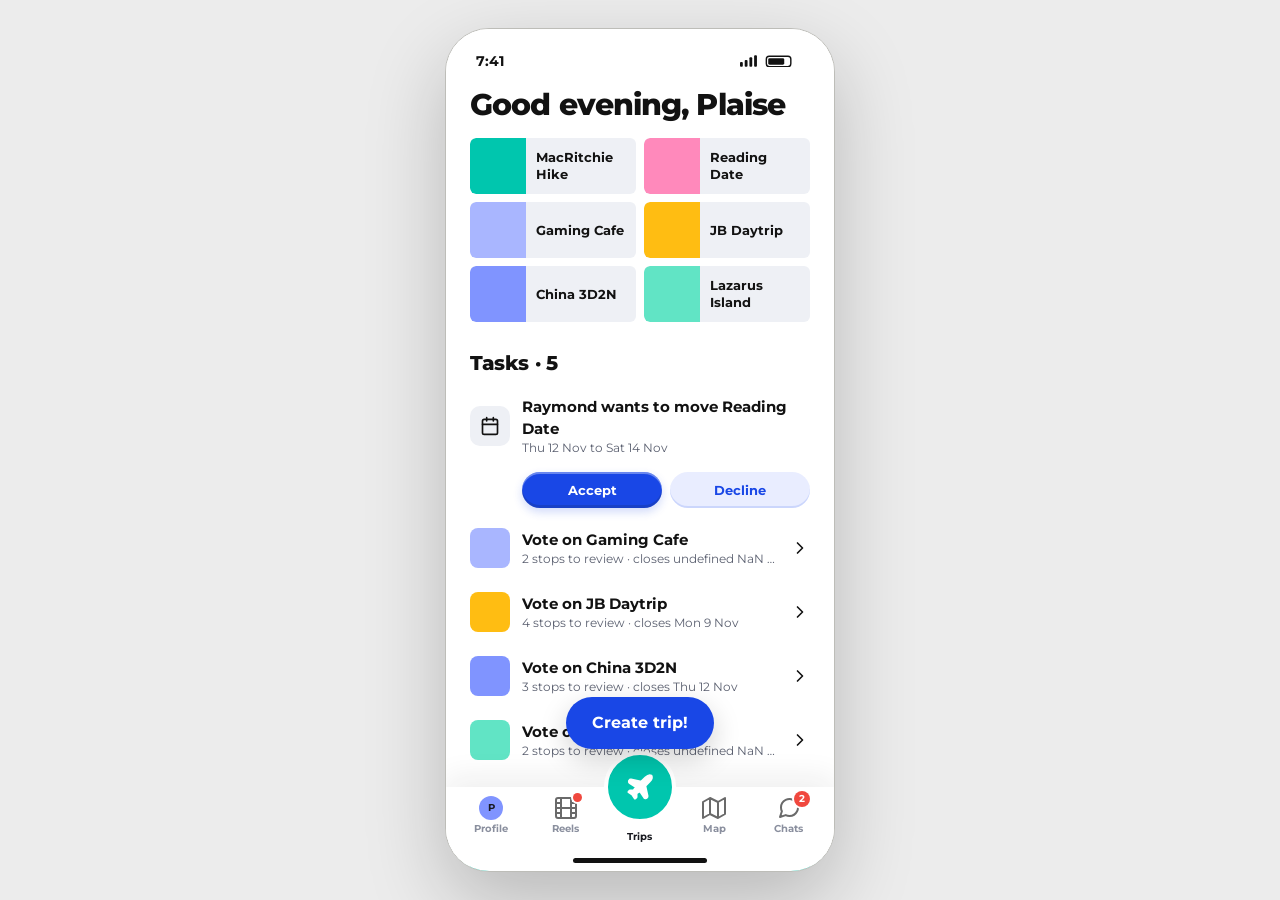
==== commit 8facb323: "forked path unstyled" ====
--- a/roam.html
+++ b/roam.html
@@ -95,7 +95,7 @@
 .acts{display:flex;align-items:center;gap:4px;padding:12px 12px 0 18px}
 #tb{position:absolute;bottom:0;left:0;right:0;height:84px;padding:0 8px 28px;background:var(--bg);border-top:1px solid var(--s3);display:grid;grid-template-columns:repeat(5,1fr);z-index:20;transition:transform .3s var(--ease)}#tb.off{transform:translateY(120px)}
 #tb button{display:flex;flex-direction:column;align-items:center;gap:3px;padding-top:9px;font-size:10px;line-height:12px;font-weight:700;color:var(--tx3);position:relative}
-#tb .ti{position:relative;display:grid}#tb .on .av{box-shadow:0 0 0 2px var(--black)}
+#tb .ti{position:relative;display:grid}#tb .on .av{box-shadow:0 0 0 2px var(--teal)}
 #tb .ctr{padding-top:44px}#tb .circ{position:absolute;left:50%;top:-26px;margin-left:-32px;width:64px;height:64px;border-radius:50%;background:var(--ac);color:var(--black);border:4px solid var(--bg);display:grid;place-items:center;transition:transform .1s,background .2s}
 #tb .ctr:active .circ{transform:scale(.94)}#tb .ctr.on .circ{background:var(--black);color:var(--ac)}
 .bdg{position:absolute;right:-9px;top:-5px;min-width:16px;height:16px;padding:0 4px;border-radius:999px;background:var(--red);color:var(--white);font-size:10px;line-height:16px;font-weight:700;text-align:center;font-style:normal;box-shadow:0 0 0 2px var(--bg)}.bdg.dot{min-width:9px;width:9px;height:9px;padding:0;right:-4px;top:-3px}
@@ -227,6 +227,147 @@
 .rg::-webkit-slider-thumb{-webkit-appearance:none;width:28px;height:28px;border-radius:50%;background:var(--white);margin-top:-11px;box-shadow:0 2px 10px rgba(0,0,0,.3)}
 .rg::-moz-range-thumb{width:28px;height:28px;border:0;border-radius:50%;background:var(--white);box-shadow:0 2px 10px rgba(0,0,0,.3)}
 .rgl{display:flex;justify-content:space-between;font-size:12px;font-weight:600;color:var(--tx3);margin-top:2px}
+/* =========================================================
+   7. GUMMY SYSTEM v3. No borders anywhere.
+      Blue + white text = actions · Teal / light teal = accents · Pink = tags
+      Depth comes from soft fills, an inner highlight and a soft drop shadow.
+   ========================================================= */
+:root{--dusk:#1947E6;--dusk-d:#1238B5;--dusk-t:#E9EDFF;--teal:#00C6AE;--teal-m:#61E4C5;--teal-t:#D6FCF7;--teal-tt:#EEFDFB;--ink:#18191F;
+--tag:#FFC6DF;--tag-d:#FF9EC8;--tag-ink:#5A0F34;--alert:#F0483E;--fork:#FFC93C;
+--s1:#F6F7FA;--s2:#EEF0F5;--s3:#DCE0E9;--tx2:#5B6070;--tx3:#8A8F9E;
+--gum:inset 0 -3px 0 rgba(24,25,31,.16),inset 0 2px 0 rgba(255,255,255,.34)}
+/* --- Button: blue + white text. Sizes: lg 52 / sm2 36 / xs 28 --- */
+.btn{height:52px;border-radius:999px;background:var(--dusk);color:#fff;font-weight:700;font-size:16px;box-shadow:var(--gum),0 8px 18px rgba(25,71,230,.26);transition:transform .12s,box-shadow .12s,background .15s}
+.btn:active{transform:translateY(2px);box-shadow:inset 0 -1px 0 rgba(24,25,31,.16),inset 0 2px 0 rgba(255,255,255,.3),0 3px 8px rgba(25,71,230,.22)}
+.btn.y{background:var(--dusk);color:#fff}
+.btn.sec,.btn.out{background:var(--dusk-t);color:var(--dusk);box-shadow:inset 0 -3px 0 rgba(25,71,230,.14)}.btn.sec:active{box-shadow:inset 0 -1px 0 rgba(25,71,230,.14)}
+.btn.dg{background:#FDEBEC;color:#BE2B31;box-shadow:inset 0 -3px 0 rgba(190,43,49,.14)}
+.btn:disabled{background:var(--s2);color:var(--tx3);box-shadow:none;opacity:1;transform:none}
+.btn.sm2{height:36px;padding:0 16px;font-size:13px;box-shadow:var(--gum),0 4px 10px rgba(25,71,230,.2)}.btn.sec.sm2{box-shadow:inset 0 -2px 0 rgba(25,71,230,.14)}
+.btn.xs{height:28px;padding:0 12px;font-size:12px;width:auto;box-shadow:var(--gum)}
+.btn.row2{justify-content:space-between;padding:0 8px 0 22px}
+/* --- Icon button --- */
+.ib{background:transparent}.ib.f{background:var(--s2)}.ib.t{background:var(--teal-t)}.ib.p{background:var(--dusk);color:#fff;box-shadow:var(--gum)}.ib.xs{width:32px;height:32px}
+.top .ib{background:rgba(255,255,255,.62)}
+/* --- Filter pill: light teal -> teal --- */
+.pill{background:var(--teal-tt);color:var(--ink);font-weight:700;box-shadow:inset 0 -2px 0 rgba(0,198,174,.2)}
+.pill.on{background:var(--teal);color:#042A25;box-shadow:inset 0 -2px 0 rgba(0,0,0,.14),inset 0 1px 0 rgba(255,255,255,.3)}
+/* --- Tag: pink, always --- */
+.tag{height:24px;padding:0 10px;border-radius:999px;background:var(--tag);color:var(--tag-ink);font-size:12px;font-weight:700;display:inline-flex;align-items:center;gap:4px;flex:none;box-shadow:inset 0 -2px 0 rgba(90,15,52,.1);white-space:nowrap}
+.tag.ok{background:var(--tag);color:var(--tag-ink)}.tag.d{background:var(--tag-d)}
+.tag2{height:34px;padding:0 6px 0 14px;border:0;background:var(--tag);color:var(--tag-ink);font-weight:700;box-shadow:inset 0 -2px 0 rgba(90,15,52,.12)}
+.tag2 button{background:rgba(255,255,255,.6);color:var(--tag-ink);width:22px;height:22px}.tag2 button:active{background:#fff}
+.tbx{background:var(--s1);border-radius:20px}.tin{color:var(--tx2)}.tpl{background:var(--teal);color:#042A25;box-shadow:var(--gum)}.tpl:active{background:var(--teal-m)}
+.nb{min-width:19px;height:19px;padding:0 5px;border-radius:999px;background:var(--alert);color:#fff;font:800 11px/19px var(--font);text-align:center;display:inline-block}
+/* --- Inputs --- */
+.in{height:52px;border:0;border-radius:16px;background:var(--s2);padding:0 16px;font-weight:500;transition:box-shadow .15s,background .15s}.in:focus{outline:none;background:#fff;box-shadow:0 0 0 3px rgba(0,198,174,.5)}
+.in.bad{background:#FFF1F1;box-shadow:0 0 0 2px #E5484D}textarea.in{height:auto;padding:14px 16px;line-height:22px}
+.fi{display:flex;align-items:center;gap:10px;height:52px;padding:0 16px;border-radius:16px;background:var(--s2);color:var(--tx2);transition:box-shadow .15s,background .15s;width:100%}
+.fi:focus-within{background:#fff;box-shadow:0 0 0 3px rgba(0,198,174,.5)}.fi input,.fi select{flex:1;min-width:0;height:100%;background:none;border:0;outline:none;color:var(--ink);font-weight:500;font-size:15px}
+.fi.sr{border-radius:999px;box-shadow:0 4px 16px rgba(24,25,31,.08);background:#fff}.fi.sr:focus-within{box-shadow:0 0 0 3px rgba(0,198,174,.5)}
+.fi .x{width:28px;height:28px;border-radius:50%;background:var(--s2);display:grid;place-items:center;color:var(--tx2);flex:none}
+.fi.sel{padding-right:10px}.fi.sel select{-webkit-appearance:none;appearance:none;font-weight:600;cursor:pointer}.chev{width:32px;height:32px;border-radius:11px;background:var(--teal);color:#042A25;display:grid;place-items:center;flex:none;box-shadow:var(--gum);pointer-events:none}
+/* --- Toggle --- */
+.sw{width:52px;height:30px;background:#D3D8E3;box-shadow:inset 0 2px 4px rgba(24,25,31,.14)}.sw::after{width:24px;height:24px;top:3px;left:3px;box-shadow:0 2px 5px rgba(24,25,31,.28)}.sw.on{background:var(--teal)}.sw.on::after{transform:translateX(22px)}
+/* --- Radio + Checkbox --- */
+.rd,.cx{display:flex;align-items:center;gap:14px;width:100%;padding:12px 24px;min-height:60px;text-align:left}.rd:active,.cx:active{background:var(--s1)}
+.rdo,.cbx{width:26px;height:26px;flex:none;background:var(--s2);display:grid;place-items:center;box-shadow:inset 0 2px 3px rgba(24,25,31,.1);transition:background .15s,transform .15s;color:transparent}
+.rdo{border-radius:50%}.cbx{border-radius:9px}
+.rd[aria-checked=true] .rdo{background:var(--teal);box-shadow:var(--gum)}.rd[aria-checked=true] .rdo::after{content:"";width:10px;height:10px;border-radius:50%;background:#fff}
+.cx[aria-checked=true] .cbx{background:var(--teal);color:#042A25;box-shadow:var(--gum)}
+.rd .gr b,.cx .gr b{display:block}
+/* --- Segment control --- */
+.seg{display:flex;gap:2px;padding:4px;border-radius:999px;background:var(--s2)}
+.seg button{flex:1;min-width:0;height:40px;padding:0 8px;border-radius:999px;font-weight:700;font-size:14px;text-align:center;color:var(--tx2);transition:background .2s,color .2s;white-space:nowrap;overflow:hidden;text-overflow:ellipsis}
+.seg button[aria-checked=true]{background:var(--teal);color:#042A25;box-shadow:var(--gum)}
+/* --- Stepper (qty) --- */
+.qty{display:inline-flex;align-items:center;gap:6px;padding:4px;border-radius:999px;background:var(--s2)}
+.qty button{width:38px;height:38px;border-radius:50%;background:var(--teal);color:#042A25;display:grid;place-items:center;box-shadow:var(--gum);transition:transform .1s}.qty button:active{transform:scale(.92)}.qty button:disabled{background:var(--s3);box-shadow:none;color:var(--tx3)}
+.qty output{min-width:34px;text-align:center;font-weight:800;font-size:17px}
+/* --- Pager dots --- */
+.dots{gap:5px}.dots i{width:6px;height:6px;border-radius:99px;background:#fff;opacity:.6;transition:width .2s}.dots i:first-child{width:18px;opacity:1;background:var(--teal-m)}
+/* --- Slider --- */
+.rg::-webkit-slider-thumb{box-shadow:0 3px 10px rgba(24,25,31,.28),inset 0 -2px 0 rgba(24,25,31,.08)}
+/* --- Tab bar --- */
+#tb{border-top:0;box-shadow:0 -10px 30px rgba(24,25,31,.07)}#tb .on{color:var(--ink)}#tb .on .ti svg{fill:var(--teal-m);stroke:var(--ink)}
+#tb .ctr.on .circ{background:var(--teal);color:#fff}
+.bdg{background:var(--alert)}.bd2{background:var(--alert)}
+/* --- Floating actions --- */
+#fab,#psave{background:var(--dusk);color:#fff;height:52px;padding:0 26px;font-size:16px;}
+#psave:disabled{background:var(--s2);color:var(--tx3);box-shadow:var(--gum);opacity:1}
+.gob{background:var(--dusk);color:#fff;box-shadow:var(--gum),0 8px 18px rgba(25,71,230,.26)}.gob:disabled{background:var(--s2);color:var(--tx3);box-shadow:none}
+.kb{background:var(--s2)}
+/* --- Trip stepper + timeline: filled, no rings --- */
+.sd{border:0;background:var(--s2);color:var(--tx3)}.stp.done .sd{background:var(--teal);color:#042A25}.stp.on .sd{background:var(--dusk);color:#fff}
+.stp::before{height:4px;border-radius:2px;background:var(--s2)}.stp.done::before,.stp.on::before{background:var(--teal)}.stp.lock::before{background:var(--s2)}
+.nd{border:0;background:color-mix(in srgb,var(--lc) 34%,#fff);color:var(--ink)}.tn.org .nd{background:var(--ink)}.tn.cur .nd{background:var(--lc);color:var(--lt)}.tn.done .nd{background:var(--ink);color:#fff}
+.tc .ln::after{border-radius:2px}
+.tn .tag{margin-left:6px;vertical-align:1px}
+/* --- Cards without outlines --- */
+.empty{background:var(--s1)}.ban{background:var(--s1)}.si{background:var(--s2)}
+.tile{background:var(--s2)}.tile:active{background:var(--s3)}
+.fld{box-shadow:0 6px 18px rgba(24,25,31,.1)}.fld.hl{box-shadow:0 6px 18px rgba(24,25,31,.1)}
+.chip{box-shadow:0 6px 18px rgba(24,25,31,.14)}
+/* =========================================================
+   8. MAP (real tiles + overlays)
+   ========================================================= */
+.mp{position:absolute;inset:0;overflow:hidden;touch-action:none;cursor:grab;background:radial-gradient(circle at 30% 20%,#F6F7F9,#E9EDF0)}.mp.drag{cursor:grabbing}
+.mpl{position:absolute;inset:0;will-change:transform}
+.mp-t{position:absolute;inset:0;overflow:visible}.mp-t img{position:absolute;display:block;max-width:none;opacity:0;transition:opacity .3s;user-select:none;-webkit-user-drag:none;filter:saturate(.78) contrast(.92) brightness(1.04)}.mp-t img.ld{opacity:1}
+.mp-r{position:absolute;inset:0;width:100%;height:100%;overflow:visible;pointer-events:none;filter:drop-shadow(0 2px 3px rgba(24,25,31,.22))}
+.mp-r path{fill:none;stroke-linecap:round;stroke-linejoin:round}.mp-r .rh{stroke:transparent;stroke-width:28;pointer-events:stroke;cursor:pointer;filter:none}
+.mp-p{position:absolute;inset:0;pointer-events:none}.mp-p>*{pointer-events:auto}
+.mp-fade{position:absolute;left:0;right:0;top:0;height:170px;background:linear-gradient(rgba(255,255,255,.92),rgba(255,255,255,.55) 55%,rgba(255,255,255,0));pointer-events:none}
+.mp-attr{position:absolute;left:12px;bottom:90px;font-size:9px;line-height:12px;color:#6B7280;pointer-events:none;z-index:1}
+.pn{position:absolute;width:40px;height:50px;margin:0;transform:translate(-50%,-100%);filter:drop-shadow(0 6px 6px rgba(24,25,31,.3));transition:transform .2s var(--ease)}.pn:active{transform:translate(-50%,-100%) scale(.94)}
+.pn svg.t{position:absolute;inset:0;width:100%;height:100%}.pn svg.t path{fill:var(--pc,#00B8A0)}
+.pn i.n{position:absolute;left:0;right:0;top:9px;height:20px;display:grid;place-items:center;font-style:normal;font-weight:800;font-size:13px;color:var(--ink)}.pn i.n svg{display:block}
+.pn .bg{position:absolute;right:-8px;top:-6px;min-width:20px;height:20px;padding:0 5px;border-radius:999px;background:var(--alert);color:#fff;font:800 11px/20px var(--font);text-align:center;box-shadow:0 3px 6px rgba(240,72,62,.45)}
+.pn.sel{transform:translate(-50%,-100%) scale(1.2);z-index:9999!important}.pn.dim{opacity:.55}
+.pn.alt{--pc:#61E4C5}.pn.alt.sel{--pc:#00C6AE}
+.mdot{position:absolute;width:12px;height:12px;margin:-6px 0 0 -6px;border-radius:50%;background:var(--pc);box-shadow:0 0 0 4px rgba(255,255,255,.85),0 2px 5px rgba(24,25,31,.3)}
+.pl2{position:absolute;transform:translate(-50%,-64px);background:var(--ink);color:#fff;border-radius:10px;padding:4px 10px;font-weight:700;font-size:12px;white-space:nowrap;z-index:9998;pointer-events:none;box-shadow:0 6px 14px rgba(24,25,31,.25)}
+.pb{position:absolute;transform:translate(-50%,-50%);background:var(--fork);color:var(--ink);border-radius:999px;padding:3px 10px;font-weight:800;font-size:12px;box-shadow:var(--gum),0 4px 10px rgba(24,25,31,.2);cursor:pointer;z-index:5}
+.you{position:absolute;width:18px;height:18px;margin:-9px 0 0 -9px;border-radius:50%;background:#1947E6;box-shadow:0 0 0 3px #fff,0 0 0 9px rgba(25,71,230,.18);z-index:3;pointer-events:none}
+.mtop2{position:absolute;top:56px;left:16px;right:16px;z-index:6;display:flex;flex-direction:column;gap:10px}.mrow{display:flex;gap:8px;align-items:center;justify-content:space-between}
+.mrow .chip{min-width:0;max-width:56%}.mrow .chip span{overflow:hidden;text-overflow:ellipsis;white-space:nowrap}
+.vbtn{height:44px;padding:0 18px 0 14px;border-radius:999px;background:var(--dusk);color:#fff;font-weight:700;display:inline-flex;align-items:center;gap:8px;box-shadow:var(--gum),0 8px 18px rgba(25,71,230,.3);white-space:nowrap;flex:none}.vbtn:active{transform:translateY(2px)}
+.pcs{display:flex;gap:8px}.pc2{flex:1;min-width:0;height:48px;padding:0 12px;border-radius:16px;background:#fff;box-shadow:0 6px 18px rgba(24,25,31,.14);display:flex;align-items:center;gap:8px;font-weight:700;font-size:13px;text-align:left;transition:background .2s}
+.pc2 .gr{min-width:0}.pc2 .gr span{display:block;overflow:hidden;text-overflow:ellipsis;white-space:nowrap}.pc2 .gr small{display:block;font-weight:600;font-size:11px;color:var(--tx2)}
+.pc2[aria-pressed=true]{background:var(--teal);box-shadow:var(--gum),0 8px 18px rgba(0,198,174,.3)}.pc2[aria-pressed=true] small{color:#05403A}.pc2 .sw2{width:10px;height:10px;border-radius:50%;flex:none}
+.fcard{position:absolute;left:12px;right:12px;bottom:96px;z-index:16;background:#fff;border-radius:26px;padding:18px;box-shadow:0 14px 44px rgba(24,25,31,.2);display:flex;flex-direction:column;gap:14px;animation:up .35s var(--ease)}
+@keyframes up{from{transform:translateY(24px);opacity:0}}
+.fcard .fh{display:flex;gap:12px;align-items:center}.fcard h2{font-size:19px;line-height:25px}
+.fic{width:46px;height:46px;border-radius:16px;display:grid;place-items:center;flex:none}.fic.al{background:#FFE6E3;color:var(--alert)}.fic.tl{background:var(--teal-t);color:#05544B}.fic.fk{background:#FFF1C2;color:#7A5300}
+.pop{position:absolute;left:12px;right:12px;bottom:258px;z-index:17;background:#fff;border-radius:22px;padding:12px;box-shadow:0 14px 44px rgba(24,25,31,.22);display:flex;gap:12px;align-items:center;animation:up .3s var(--ease)}
+.pop .ph{position:relative;width:76px;height:76px;border-radius:16px;overflow:hidden;flex:none;background:var(--teal-m)}.pop .ph img{position:absolute;inset:0;width:100%;height:100%;object-fit:cover}
+.pop .gr b{display:block;font-size:16px;line-height:21px}.pop .tag{margin-top:6px}
+.sel1{display:flex;gap:12px;align-items:center;color:var(--tx2)}.sel1 .ring{width:26px;height:26px;border-radius:50%;background:var(--s2);flex:none;box-shadow:inset 0 2px 3px rgba(24,25,31,.1)}
+.conn{margin:-6px 0 -6px 12px;width:3px;height:14px;border-radius:2px;background:var(--s3)}
+.num2{width:46px;height:46px;border-radius:50%;background:var(--ink);color:#fff;display:grid;place-items:center;font-weight:800;font-size:17px;flex:none}
+.art{border-radius:22px;overflow:hidden;background:var(--teal-tt)}.art svg{display:block;width:100%;height:auto}
+.xrow{display:flex;gap:14px;align-items:center;padding:12px 24px;min-height:68px;width:100%;text-align:left}.xrow:active{background:var(--s1)}
+.xic{width:44px;height:44px;border-radius:15px;background:var(--teal-t);color:#05544B;display:grid;place-items:center;flex:none}
+.note{display:flex;gap:10px;align-items:flex-start;margin:6px 24px 0;padding:12px 14px;border-radius:16px;background:var(--s1);color:var(--tx2);font-size:13px;line-height:18px}.note svg{flex:none;margin-top:1px}
+.chg{display:flex;gap:10px;align-items:center;padding:12px 14px;border-radius:16px;background:var(--s1)}
+.pathseg{margin:14px 24px 0}.altrow{padding:12px 24px 0;display:flex;flex-direction:column;gap:6px}.altrow .cap{text-align:center}
+.youpath{margin:12px 24px 0;padding:12px 14px;border-radius:16px;background:#FFF6D6;display:flex;gap:10px;align-items:center;color:#5C4200;font-size:13px;line-height:18px;font-weight:600}
+/* =========================================================
+   9. CHAT + PROFILE
+   ========================================================= */
+.top .tt{line-height:19px}.top .tt .cap{display:block;font-weight:600}
+.cs{display:block;padding:0 24px 8px}.cl{margin-top:4px}
+.fcm{display:flex;gap:12px;align-items:center;background:#fff;border-radius:18px;padding:10px;box-shadow:0 6px 18px rgba(24,25,31,.1);text-align:left;width:100%}.fcm .xic{background:#FFF1C2;color:#7A5300}
+.bub .fcm{margin:2px 0 0;min-width:220px}.m.me .bub .fcm{color:var(--ink)}
+.stat3{display:grid;grid-template-columns:repeat(3,1fr);gap:10px;padding:0 24px;margin-top:22px}.stat3 div{background:var(--teal-tt);border-radius:20px;padding:14px 8px;text-align:center;box-shadow:inset 0 -3px 0 rgba(0,198,174,.14)}.stat3 b{display:block;font-size:22px;line-height:26px;font-weight:800}.stat3 span{font-size:12px;font-weight:700;color:var(--tx2)}
+.avwrap{position:relative}.avedit{position:absolute;right:-4px;bottom:-2px;width:38px;height:38px;border-radius:50%;background:var(--dusk);color:#fff;display:grid;place-items:center;box-shadow:var(--gum),0 4px 10px rgba(25,71,230,.3)}
+.fl{display:flex;flex-direction:column;gap:14px;padding:0 24px}.fl .rowx{display:flex;justify-content:space-between;align-items:center;gap:16px}
+.rate{display:flex;gap:4px}.rate button{width:44px;height:44px;display:grid;place-items:center;color:#D5D9E3;transition:transform .12s,color .12s}.rate button[aria-pressed=true]{color:#FFB400}.rate button:active{transform:scale(.88)}
+.sub2{font-weight:600;font-size:13px;color:var(--tx2)}
+
+.av.xl{box-shadow:none}#dev:has(#mini:not([hidden])) #psave{bottom:178px}
+input[type=search]::-webkit-search-cancel-button{-webkit-appearance:none;display:none}
+mark{background:var(--teal-t,#BFF5EE);color:inherit;border-radius:4px;padding:0 2px}
 </style></head>
 <body>
 <div id="dev">
@@ -239,6 +380,9 @@
  <div id="ly"><div class="scrim" data-a="closeLy"></div><div id="lyc" role="dialog" aria-modal="true" tabindex="-1"></div></div>
  <div id="toast" role="status" aria-live="polite"></div><div id="hi"></div>
 </div>
+<template data-art="fork-intro"><!-- paste your SVG here (viewBox="0 0 320 124"). Empty = built-in art. --></template>
+<template data-art="fork-clear"><!-- paste your SVG here (viewBox="0 0 320 124"). Empty = built-in art. --></template>
+<template data-art="fork-done"><!-- paste your SVG here (viewBox="0 0 320 124"). Empty = built-in art. --></template>
 <script>
 const I={'arrow-left':'<path d="M19 12H5M12 19l-7-7 7-7"/>',check:'<path d="M20 6L9 17l-5-5"/>',x:'<path d="M18 6L6 18M6 6l12 12"/>','map-pin':'<path d="M21 10c0 7-9 13-9 13s-9-6-9-13a9 9 0 0 1 18 0z"/><circle cx="12" cy="10" r="3"/>',calendar:'<rect x="3" y="4" width="18" height="18" rx="2"/><path d="M16 2v4M8 2v4M3 10h18"/>',search:'<circle cx="11" cy="11" r="8"/><path d="M21 21l-4.35-4.35"/>',send:'<path d="M22 2L11 13M22 2l-7 20-4-9-9-4 20-7z"/>',
 'message-circle':'<path d="M21 11.5a8.4 8.4 0 0 1-.9 3.8 8.5 8.5 0 0 1-7.6 4.7 8.4 8.4 0 0 1-3.8-.9L3 21l1.9-5.7a8.4 8.4 0 0 1-.9-3.8 8.5 8.5 0 0 1 4.7-7.6 8.4 8.4 0 0 1 3.8-.9h.5a8.5 8.5 0 0 1 8 8v.5z"/>','thumbs-up':'<path d="M14 9V5a3 3 0 0 0-3-3l-4 9v11h11.3a2 2 0 0 0 2-1.7l1.4-9a2 2 0 0 0-2-2.3H14zM7 22H4a2 2 0 0 1-2-2v-7a2 2 0 0 1 2-2h3"/>','thumbs-down':'<path d="M10 15v4a3 3 0 0 0 3 3l4-9V2H5.7a2 2 0 0 0-2 1.7l-1.4 9a2 2 0 0 0 2 2.3H10zM17 2h2.7a2 2 0 0 1 2 2v7a2 2 0 0 1-2 2H17"/>',
@@ -281,6 +425,43 @@
 Object.assign(trip('jb').vs,{P:0,L:0});Object.assign(trip('cn').vs,{P:0,E:0,J:0});Object.assign(trip('game').vs,{P:0});
 trip('jb').stops.push(sp('Clown Show','20:00','smile','Live show · 90 min','Do',30,26,'25 min by car',0,3));
 [[2,1],[3,0],[2,1],[3,0]].forEach((v,i)=>{const s=trip('jb').stops[i];s.u=v[0];s.d=v[1]});trip('cn').stops.forEach((s,i)=>{s.u=[2,1,3][i];s.d=[0,1,0][i]});
+/* ===== v3 DATA: real coordinates, stop attributes, prototype clock ===== */
+const HOME=[1.3509,103.8485]; /* "Your location": Bishan */
+const GEO={'MacRitchie Reservoir':[1.3434,103.8349],'TreeTop Walk':[1.3528,103.8198],'Lornie Trail':[1.3398,103.8302],'Books Actually':[1.2836,103.8316],'Tiong Bahru Bakery':[1.2866,103.8322],'Arcade at Bugis+':[1.2995,103.8555],'Burger Shot':[1.3012,103.8590],'The Loneliest Robot in Great Britain':[1.4605,103.7655],'Dim Sum Ting':[1.4596,103.7612],'Super Mall':[1.4640,103.7640],'Legoland Malaysia':[1.4266,103.6307],'Clown Show':[1.4587,103.7681],'Chengdu Panda Base':[30.7340,104.1450],'Jinli Ancient Street':[30.6450,104.0490],'Hotpot dinner':[30.6552,104.0817],'Marina South Pier':[1.2708,103.8628],'Lazarus Beach':[1.2234,103.8587],'Nando’s Plaza Singapura':[1.3003,103.8453],'East Coast Park':[1.3010,103.9120]};
+const ORG={hike:[1.3376,103.8397],cn:[30.5785,103.9470]};
+const CITY={Malacca:[2.1896,102.2501],'Johor Bahru':[1.4927,103.7414],Penang:[5.4141,100.3288],Bangkok:[13.7563,100.5018],'Kuala Lumpur':[3.139,101.6869]};
+/* outdoor? intensity 0-3. Drives which stops an exigency flags. */
+const ATTR={'MacRitchie Reservoir':{out:1,int:1},'TreeTop Walk':{out:1,int:2},'Lornie Trail':{out:1,int:3},'Legoland Malaysia':{out:1,int:2},'Chengdu Panda Base':{out:1,int:1},'Jinli Ancient Street':{out:1,int:1},'Marina South Pier':{out:1,int:1},'Lazarus Beach':{out:1,int:2},'East Coast Park':{out:1,int:1}};
+const attr=s=>ATTR[s.n]||{out:/park|trail|beach|walk|hike|viewpoint/i.test(s.n+' '+s.s)?1:0,int:0};
+const CLOCK=new Date(2026,9,31,19,41); /* the prototype's "now" (matches the status bar) */
+const hav=(a,b)=>{const r=Math.PI/180,x=Math.sin((b[0]-a[0])*r/2)**2+Math.cos(a[0]*r)*Math.cos(b[0]*r)*Math.sin((b[1]-a[1])*r/2)**2;return 12742*Math.asin(Math.sqrt(x))};
+const legTxt=(a,b)=>{const k=hav(a,b);return k<1.3?`${Math.max(2,Math.round(k*1000/80))} min walk`:`${Math.max(5,Math.round(k*2.2))} min by car`};
+const cityC=t=>CITY[t.dest]||HOME;
+const sll=(t,s)=>s.ll||(s.ll=GEO[s.n]||(c=>[c[0]+(38-s.y)*.0009,c[1]+(s.x-50)*.0011])(cityC(t)));
+const oll=t=>t.ol||(t.ol=ORG[t.id]||(t.dest?cityC(t):HOME));
+const pathPts=(t,stops)=>[oll(t),...stops.map(s=>sll(t,s))];
+const allPts=t=>[...pathPts(t,t.stops),...(t.fork?t.fork.stops.map(s=>sll(t,s)):[])];
+/* paths (forks): a trip has a main path and at most ONE extra path */
+const pn=k=>k=='P'?(S.p.name||'You'):PE[k][2];
+const myPath=t=>t.fork&&t.fork.members.includes('P')?'fork':'main';
+function pstops(t,p){return p=='fork'&&t.fork?t.fork.stops:baseStops(t)}
+const vpath=t=>t.fork?(S.pv||myPath(t)):'main',vstops=t=>pstops(t,vpath(t));
+const mainMembers=t=>[...t.m].filter(k=>!(t.fork&&t.fork.members.includes(k)));
+const startAt=t=>{const[h,m]=t.t1.split(':').map(Number),d=toDate(t.date);return new Date(d.getFullYear(),d.getMonth(),d.getDate(),h,m)};
+const endAt=t=>{const ms=baseStops(t),l=ms[ms.length-1],[h,m]=(l?l.t:t.t1).split(':').map(Number),d=toDate(t.date);return new Date(d.getFullYear(),d.getMonth(),d.getDate(),h+2,m)};
+const forkWin=t=>CLOCK>=new Date(startAt(t)-24*36e5)&&CLOCK<=endAt(t); /* 24h before start, and during the trip */
+/* exigencies: what changed -> which stops can't be done */
+const EXI=[{id:'weather',ic:'cloud-rain',n:'Inclement weather',s:'Outdoor stops get flagged',f:s=>attr(s).out},
+{id:'stye',ic:'eye',n:'Eye stye',s:'Flags high-intensity outdoor stops. Calm, clean ones stay',f:s=>attr(s).out&&attr(s).int>=3,prof:'Chronic eye stye'},
+{id:'unwell',ic:'activity',n:'Feeling unwell',s:'Flags anything tiring',f:s=>attr(s).int>=2},
+{id:'late',ic:'clock',n:'Running late',s:'Flags the next stop on the clock',f:(s,i)=>i==Math.min(S.leg,99)}];
+/* nearby alternatives are indoor, calm and clean (placeholder places) */
+const ALTP=[{n:'Studio Asobi',s:'Pottery studio · Indoor',k:'Do',i:'image',sc:4.7,rv:'1.2k',pr:'$25–$45',tag:'From your saved reels',why:'Hands-on and low-key. Indoors, clean air, no glare.'},
+{n:'Tea & Tales Café',s:'Café · Air-con',k:'Eat',i:'coffee',sc:4.5,rv:'860',pr:'$8–$18',tag:'Saved by Raymond',why:'Quiet corner seats and a long tea menu.'},
+{n:'The Little Gallery',s:'Gallery · Free entry',k:'Do',i:'image',sc:4.4,rv:'430',pr:'Free',tag:'Popular nearby',why:'A calm, air-conditioned hour with local artists.'},
+{n:'Fold Board Game Café',s:'Board games · Indoor',k:'Do',i:'smile',sc:4.6,rv:'2.1k',pr:'$12–$20',tag:'Saved by Jason',why:'Group-friendly and easy on the eyes.'}];
+const esc=s=>String(s==null?'':s).replace(/[&<>"']/g,c=>({'&':'&amp;','<':'&lt;','>':'&gt;','"':'&quot;',"'":'&#39;'})[c]);
+
 const POOL=[{n:'House of Gonjol',s:'Art centre · Jln Indera',i:'image',k:'Do'},{n:'Paradigm Mall',s:'Mall · Skudai',i:'bag',k:'Shop'},{n:'Mid Valley Southkey',s:'Mall · Southkey',i:'bag',k:'Shop'},{n:'Hutan Bandar Park',s:'Park · Larkin',i:'sun',k:'Do'}];
 const R=[{h:'Trying shark restaurant!',n:'Shark Restaurant',by:'Bullshark Testosterone',loc:'Beqa Lagoon',c:'cp',i:'anchor',sc:'4.6',pr:'$1–$10',d:'Where sharks come to dine. Get up close with the locals.',f:1},{h:'DIY your own burger',n:'Burger Shot',by:'Moo Moo Chef',loc:'Bugis, Singapore',c:'cg',i:'bag',sc:'4.8',pr:'$10–$20',d:'From slaughter to grill, it’s all you.',f:1},{h:'Dim sum at 2am',n:'Dim Sum Ting',by:'Hungry Eustace',loc:'Jalan Wong Ah Fook, JB',c:'cy',i:'coffee',sc:'4.5',pr:'$5–$15',d:'Steamer baskets stacked to the ceiling.',f:1},{h:'Sunrise yoga on a rooftop',n:'Skyline Studio',by:'Zen Zoe',loc:'Tanjong Pagar',c:'cb',i:'sun',sc:'4.7',pr:'$15–$25',d:'Stretch above the skyline as the sun comes up.',f:0},{h:'Hidden arcade bar',n:'Pixel Pour',by:'Arcade Andy',loc:'Haji Lane',c:'cr',i:'smile',sc:'4.4',pr:'$10–$30',d:'Retro cabinets, craft sodas and a heated leaderboard.',f:0}];
 const CH=[{n:'JB Daytrip',i:'truck',c:'cy',t:'2m',u:2,u2:'PREL',r:['Nice, noted!','Count me in','Haha agreed'],m:[['E','ok who’s driving on the 19th?'],['R','I can! Leaving at 8:30'],['P','Perfect. Voted for dim sum first btw'],['L','ngl the robot thing sounds weird. I’m in though'],['E','Voting closes 9 Nov, don’t forget!']]},{n:'China 3D2N',i:'globe',c:'cb',t:'1h',u:0,u2:'PLJ',r:['On it tonight','Sounds good!'],m:[['L','Voting is open!'],['P','On it tonight']]},{n:'MacRitchie Hike',i:'sun',c:'cg',t:'Mon',u:0,u2:'PJR',r:['See you at 7!','Bringing snacks too'],m:[['J','Meet at the MRT exit at 7am'],['P','Bringing snacks']]}];
@@ -294,7 +475,7 @@
 /* ===== STATE + RULES ===== */
 const S={tab:'trips',prev:'trips',stack:{trips:['trips'],map:['map'],reels:['reels'],chat:['chat'],profile:['profile']},cur:'hike',step:2,seg:'up',cat:'All',mapTrip:'hike',nav:0,leg:0,mx:0,fyp:0,th:0,typing:0,inv:true,saved:{0:1,1:1},sh:[],rs:[],q:'',undo:null,newReel:1,f:newF(),fe:{},p:{name:'Plaise',diet:['Vegetarian'],likes:['Cafes','Museums','Hikes'],access:['Step-free routes'],budget:300,dirty:0}};
 const needs=t=>t.st=='voting'&&!t.vs.P?t.stops.filter(s=>s.m==0).length:0;
-const pend=t=>Object.keys(t.vs).filter(k=>!t.vs[k]),fin=t=>t.st!='voting'||!pend(t).length,inItin=s=>s.u>=s.d,mstops=t=>fin(t)?t.stops.filter(inItin):t.stops;
+const pend=t=>Object.keys(t.vs).filter(k=>!t.vs[k]),fin=t=>t.st!='voting'||!pend(t).length,inItin=s=>s.u>=s.d,baseStops=t=>fin(t)?t.stops.filter(inItin):t.stops,mstops=t=>vstops(t);
 const UP=()=>T.filter(t=>!t.left&&dd(t.date)>=0).sort((a,b)=>a.date-b.date),PAST=()=>T.filter(t=>!t.left&&dd(t.date)<0).sort((a,b)=>b.date-a.date),OV=()=>UP().filter(t=>t.stops.length);
 const tasks=()=>[...(S.inv?['inv']:[]),...T.filter(t=>!t.left&&t.st=='voting'&&!t.vs.P).map(t=>t.id)];
 const unread=()=>CH.reduce((a,c)=>a+c.u,0),downvoted=t=>t.stops.some(s=>s.m==-1);
@@ -318,7 +499,7 @@
 const StopIc=s=>`<div class="si">${ic(s.i,20)}</div>`,Mi=(i,l,a,x='')=>`<button class="mi ${x}" data-a="${a}">${ic(i)}${l}</button>`;
 const stxt=t=>fin(t)?(t.st=='done'?'<span class="dotc off"></span>Completed':'<span class="dotc ok"></span>Itinerary ready'):'<span class="dotc wait"></span>Voting open';
 const Stepper=(t,at,live)=>{const dn=t?[1,+!!t.vs.P,+fin(t)]:[0,0,0],g=live?'button':'div';return `<div class="step${t?' l-'+t.c:''}"${live?' role="tablist"':''}>${['Details','Vote','Itinerary'].map((n,i)=>{const lk=t&&i==2&&!fin(t),on=i==at;return `<${g} class="stp${dn[i]?' done':''}${on?' on':''}${lk?' lock':''}"${live?` role="tab" aria-selected="${on}" data-a="step:${i}"`:''}><span class="sd">${lk?ic('lock',12):dn[i]?ic('check',13):i+1}</span>${n}</${g}>`}).join('')}</div>`};
-const Timeline=(t,o)=>`<ol class="tl l-${t.c}">${o.origin?`<li class="tn org"><span class="nd"></span><div class="gr"><b>${o.origin}</b><div class="cap sm">Start</div></div></li>`:''}${o.stops.map((s,i)=>{const lv=o.leg!=null,c=lv&&i==o.leg,d=lv&&i<o.leg;return `${i||o.origin?`<li class="tc${d?' done':''}"><span class="ln"></span><span class="cap sm">${ic('clock',12)}${s.tr}</span></li>`:''}<li class="tn${c?' cur':''}${d?' done':''}"${o.live?` data-a="leg:${i}" role="button" tabindex="0"`:''}><span class="nd">${d?ic('check',14):i+1}</span><div class="gr"><b>${s.n}</b><div class="cap sm">${tt(s.t)} · ${s.s}</div></div></li>`}).join('')}</ol>`;
+const Timeline=(t,o)=>`<ol class="tl l-${t.c}">${o.origin?`<li class="tn org"><span class="nd"></span><div class="gr"><b>${o.origin}</b><div class="cap sm">Start</div></div></li>`:''}${o.stops.map((s,i)=>{const lv=o.leg!=null,c=lv&&i==o.leg,d=lv&&i<o.leg;return `${i||o.origin?`<li class="tc${d?' done':''}"><span class="ln"></span><span class="cap sm">${ic('clock',12)}${s.tr}</span></li>`:''}<li class="tn${c?' cur':''}${d?' done':''}"${o.live?` data-a="leg:${i}" role="button" tabindex="0"`:''}><span class="nd">${d?ic('check',14):i+1}</span><div class="gr"><b>${s.n}</b><div class="cap sm">${tt(s.t)} · ${s.s}</div>${s.alt?'<span class="tag">Changed</span>':''}</div></li>`}).join('')}</ol>`;
 const Members=t=>[...t.m].map(k=>Row({lead:Av(k,'big'),title:PE[k][2],trail:t.vs[k]?'<span class="tag ok">Voted</span>':'<span class="tag">Voting…</span>'})).join('');
 const VoteRow=(s,i)=>Row({x:'wrap',lead:StopIc(s),title:s.n,sub:`${tt(s.t)} · ${s.s}`,sub2:s.d>s.u?'<span class="err">Below the line · not in itinerary</span>':'',trail:`<div class="vt"><button class="vb up" aria-pressed="${s.m==1}" aria-label="Upvote ${s.n}" data-a="vt:${i}:1">${ic('thumbs-up',18)}</button><span class="cap sm">${s.u}</span><button class="vb dn" aria-pressed="${s.m==-1}" aria-label="Downvote ${s.n}" data-a="vt:${i}:-1">${ic('thumbs-down',18)}</button><span class="cap sm">${s.d}</span></div>`});
 const TripRow=t=>Row({a:`open:${t.id}`,label:`${t.n}, ${fd(t.date)}`,lead:Cover(t,'m'),title:t.n,sub:`${fd(t.date)} · ${rel(t.date)}`,sub2:stxt(t),trail:Stack(t.m)});
@@ -347,7 +528,7 @@
 b=(t.vs.P?Ban('You’ve voted',pn.length&&!fin(t)?`Waiting on ${pn.join(' & ')}. Your itinerary unlocks once everyone has voted.`:'Everyone’s in. Changing a vote updates the itinerary.',fin(t)?Btn('See itinerary','step:2',{v:'y'}):''):Ban(n?`${n} stop${n==1?'':'s'} to review`:'Ready to submit',`Closes ${fd(t.close)}. The group’s votes decide the itinerary.`,Btn('Submit votes','submit')))
 +`<div class="pills" style="margin:16px 0 4px">${['All','Do','Eat','Shop'].map(c=>Pill(c,'cat:'+c,S.cat==c)).join('')}</div>${L.length?L.map(([s,i])=>VoteRow(s,i)).join(''):Empty('No activities yet','Add places from your saved list below.')}`}
 else b=lk?`<div class="lockc"><div class="si" style="background:var(--white)">${ic('lock',22)}</div><h2>Itinerary locked</h2><div class="cap">It unlocks as soon as everyone has voted.</div><div class="segs">${[...t.m].map(k=>`<i class="${t.vs[k]?'on':''}"></i>`).join('')}</div><div class="cap sm"><b>${t.m.length-pend(t).length} of ${t.m.length}</b> voted</div></div>${Sec('Votes in')}${Members(t)}<div class="pad" style="display:flex;flex-direction:column;gap:10px;margin-top:16px">${pn.length?Btn('Nudge '+pn.join(' & '),'nudge',{v:'sec',i:'send'}):''}${Btn(t.vs.P?'Review my votes':'Go to vote','step:1')}</div>`
-:`${Sec('Itinerary',`<span class="cap sm">${ms.length} stop${ms.length==1?'':'s'}</span>`)}${ms.length?Timeline(t,{stops:ms,origin:t.origin}):Empty('No stops yet','Add activities on the Vote step.')}<p class="cap pad" style="margin-top:16px">Final itinerary, built from everyone’s votes. To change it, change a vote.</p>`;
+:`${pathSeg(t)}${forkBan(t)}${Sec('Itinerary',`<span class="cap sm">${ms.length} stop${ms.length==1?'':'s'}</span>`)}${ms.length?Timeline(t,{stops:ms,origin:t.origin}):Empty('No stops yet','Add activities on the Vote step.')}${altRow(t)}<p class="cap pad" style="margin-top:16px">Final itinerary, built from everyone’s votes. To change it, change a vote.</p>`;
 return `<div class="l-${t.c}"><div class="th">${Top(IBtn('arrow-left','back','Back'),'')}<div class="thd">${Cover(t,'l')}<div class="gr"><h1>${t.n}</h1><div class="dt">${fd(t.date,1)}</div></div></div><div class="tact"><button class="gob" data-a="navigate" ${go?'':'disabled'}>${ic('map-pin',22)}Navigate</button><button class="kb" data-a="menu" aria-label="More trip options">${ic('dots',24,'currentColor')}</button></div><div class="meta">${Stack(t.m)}<span class="cap sm">${t.m.length} going · ${stxt(t)}</span></div></div>
 ${Stepper(t,S.step,true)}<div style="margin-top:8px">${b}</div></div>${S.step==1?`<div class="dock"><button class="fld" data-a="addact">${ic('search',20)}<span>${downvoted(t)?'Suggest someplace new':'Add a new activity'}</span></button></div>`:''}`};
 const MAPBG=`<svg viewBox="0 0 390 844" preserveAspectRatio="xMidYMid slice" aria-hidden="true"><rect width="390" height="844" fill="#F5F4F0"/><path d="M0 590Q80 550 170 610T330 720T390 670V844H0Z" fill="#CFE6F2"/><rect x="236" y="104" width="120" height="76" rx="14" fill="#DDEFD3"/><rect x="24" y="300" width="80" height="96" rx="14" fill="#DDEFD3"/>${[[16,96,88,64],[120,84,64,56],[200,196,88,72],[304,172,72,96],[16,200,64,80],[112,300,88,64],[216,292,72,112],[304,296,72,60],[112,400,80,80],[304,400,72,120],[216,440,72,88],[16,432,72,70]].map(b=>`<rect x="${b[0]}" y="${b[1]}" width="${b[2]}" height="${b[3]}" rx="8" fill="#ECECEA"/>`).join('')}<g stroke="#fff" stroke-width="10" fill="none" stroke-linecap="round"><path d="M0 180H390M0 290H390M0 420H390M0 530H390M104 0V844M208 0V560M300 0V844"/><path d="M0 60L390 560" stroke-width="14"/></g></svg>`;
@@ -355,9 +536,6 @@
 const NavTL=(t,ms,cu,live)=>{const dn=live?cu:0;return `<ol class="tl nv l-${t.c}">${dn?`<li class="tdone">${ic('check',14)}${dn} stop${dn>1?'s':''} done</li>`:''}${ms.map((s,i)=>{if(i<dn)return '';const tr=i>dn?`<li class="tc"><span class="ln"></span><span class="cap sm">${ic('clock',12)}${s.tr}</span></li>`:'',info=`<div class="gr"><b>${s.n}</b><div class="cap sm">${tt(s.t)} · ${s.s}</div></div>`;
  if(i==cu)return `${tr}<li class="tn cur"><span class="nd">${i+1}</span>${live?`<button class="cc" data-a="next" aria-label="Arrived at ${s.n}">${info}<span class="arr">${ic('check',20)}</span></button>`:`<div class="cc">${info}</div>`}</li>`;
  return `${tr}<li class="tn ${i==cu+1?'nx':'rest'}"><span class="nd">${i+1}</span>${info}</li>`}).join('')}</ol>`};
-const navSheet=()=>{const t=trip(S.mapTrip),ms=mstops(t),lk=!fin(t),live=dd(t.date)<=1&&!lk,cu=live?Math.min(S.leg,ms.length-1):0,pn=pend(t).map(k=>k=='P'?'you':PE[k][2]).join(' & ');
- const sub=lk?`Locked until ${pn} voted. <button class="lk" data-a="mvote">Go to vote</button>`:live?`Heading to ${ms[cu].n} · ${ms[cu].tr}. Tap the stop when you arrive.`:`Preview. Live navigation opens the day before. <button class="lk" data-a="opentrip">Open trip</button>`;
- return `<div class="pad"><p class="nvs">${sub}</p></div>${NavTL(t,ms,cu,live)}`};
 V.map=()=>{const L=S.nav?trip(S.mapTrip):null;let svg='',pins='',top='',sh='';
 if(!L){OV().forEach(t=>{const ms=mstops(t),P=ms.map(s=>ov(t,[s.x,s.y])),c=!fin(t);svg+=`<g class="l-${t.c}" data-a="mload:${t.id}">${poly(P,'rc')}${poly(P,'rl'+(c?' dash':''))}${poly(P,'rh')}</g>`;pins+=P.map((p,i)=>i?`<button class="pin d l-${t.c}" ${at(p)} data-a="mload:${t.id}" aria-label="${t.n}, stop ${i+1}"></button>`:`<button class="pin b l-${t.c}${c?' cand':''}" ${at(p)} data-a="mload:${t.id}" aria-label="${t.n}">${t.b}</button>`).join('')});
  top=`<div class="mtop"><label class="fld">${ic('search',20)}<input placeholder="Search places or trips" aria-label="Search the map"></label></div>`;
@@ -370,7 +548,6 @@
 const visR=()=>R.filter(r=>S.fyp?!r.f:r.f);
 V.reels=()=>`<div class="rtg" role="tablist" aria-label="Feed">${[[0,'Friends'],[1,'For you']].map(([k,l])=>`<button role="tab" aria-selected="${S.fyp==k}" class="${S.fyp==k?'on':''}" data-a="feed:${k}">${l}</button>`).join('<span class="sp" aria-hidden="true"></span>')}</div><div class="rl">${visR().map(r=>{const gi=R.indexOf(r);return `<article class="rv l-${r.c}">${Pic(RP[gi],r.n,800)}<h1>${r.h}</h1><div><b>${r.n}</b> · ${r.loc}</div><div class="cap">${r.d}</div><div class="pills"><span class="pill">★ ${r.sc}</span><span class="pill">${r.pr}</span></div><button class="rinfo" data-a="info:${gi}">${ic('info',20)}Info</button><div class="rail"><button class="ib" aria-pressed="${!!S.saved[gi]}" aria-label="Save ${r.n}" data-a="rsave:${gi}">${ic('bookmark',24,S.saved[gi]?'currentColor':'none')}</button><button class="ib" data-a="toast:Sent to your friends" aria-label="Share ${r.n}">${ic('send')}</button></div></article>`}).join('')}</div>`;
 V.chat=()=>`<div class="hd"><h1>Chat</h1></div><div style="margin-top:8px">${CH.map((c,i)=>Row({a:'thread:'+i,label:c.n+(c.u?`, ${c.u} unread`:''),lead:Cover(trip(c.tid),'m'),title:c.n,sub:c.m[c.m.length-1][1],trail:`<div style="display:flex;flex-direction:column;align-items:flex-end;gap:4px"><span class="cap sm">${c.t}</span>${c.u?`<span class="bd2">${c.u}</span>`:''}</div>`})).join('')}</div>`;
-const msg=(m,i,a)=>{const me=m[0]=='P',f=!a[i-1]||a[i-1][0]!=m[0];return `<div class="m ${me?'me':''}">${f&&!me?`<span class="cap sm">${PE[m[0]][2]}</span>`:''}<div class="bub">${m[1]}</div></div>`};
 V.thread=()=>{const c=CH[S.th];return `${Top(IBtn('arrow-left','back','Back'),'')}<div style="text-align:center;margin-top:-40px;padding-bottom:12px"><b>${c.n}</b><div class="cap sm">${c.u2.length} members</div></div><div class="msgs" id="msgs">${c.m.map(msg).join('')}${S.typing?`<div class="m"><div class="bub"><span class="typ" aria-label="Typing"><i></i><i></i><i></i></span></div></div>`:''}</div><div class="comp"><input class="in" id="cin" placeholder="Message" aria-label="Message" onkeydown="if(event.key=='Enter')A.send()"><button class="play" style="width:48px;height:48px" data-a="send" aria-label="Send message">${ic('send',20)}</button></div>`};
 V.profile=()=>{const p=S.p,tg=(k,x)=>Pill(x,`ptag:${k}:${x}`,p[k].includes(x));return `<div class="pad" style="display:flex;flex-direction:column;align-items:center;gap:12px;margin-top:16px"><span class="av xl l-blue">${(p.name[0]||'P').toUpperCase()}</span><h1>${p.name||'You'}</h1><div class="cap">${T.filter(t=>!t.left).length} trips · 4 friends</div></div>
 <div class="pad" style="margin-top:28px"><label class="lb" for="pn">Name</label><input class="in" id="pn" value="${p.name}" oninput="S.p.name=this.value;pd()"></div>
@@ -403,7 +580,7 @@
 /* ===== ROUTER ===== */
 const IDS=['trips','trip','form','map','reels','chat','thread','profile'],ROOT={trips:1,map:1,reels:1,chat:1,profile:1},RAW={map:1,reels:1,thread:1};
 const cur=()=>S.stack[S.tab],topId=()=>cur()[cur().length-1];
-const render=id=>{const e=$('#s-'+id);if(!e||!V[id])return;const y=e.scrollTop,h=V[id]();e.innerHTML=RAW[id]?h:`<div class="pg">${h}</div>`;e.scrollTop=y};
+const render=id=>{const e=$('#s-'+id);if(!e||!V[id])return;const y=e.scrollTop,h=V[id]();e.innerHTML=RAW[id]?h:`<div class="pg">${h}</div>`;e.scrollTop=y;if(id=='map'&&typeof mapAfter=='function')mapAfter()};
 IDS.forEach(id=>{const s=document.createElement('section');s.id='s-'+id;s.dataset.id=id;s.className='scr'+(id=='map'?' nos':id=='reels'?' rls':id=='thread'?' flex':'');$('#app').append(s)});
 const rr=()=>{IDS.forEach(id=>id!='reels'&&render(id));upd()};
 function tabbar(){const u=unread();$('#tb').innerHTML=[['profile','Profile'],['reels','Reels','film'],['trips','Trips'],['map','Map','map'],['chat','Chats','message-circle']].map(([id,l,i])=>{const on=S.tab==id,al=`aria-label="${l}${id=='chat'&&u?`, ${u} unread`:''}"${on?' aria-current="page"':''}`;
@@ -445,7 +622,7 @@
  formnext:()=>{const f=S.f,e={};if(!f.dest.trim())e.dest='Add a destination';const s=f.start&&p8(f.start),en=f.end&&p8(f.end);if(!s)e.start='Pick a start date';else if(dd(s)<0)e.start='Can’t be in the past';if(s&&en&&en<s)e.end='Must be after the start';if(!(+f.budget>0))e.budget='Enter a budget above 0';
   S.fe=e;if(Object.keys(e).length){render('form');return}
   const days=Math.round(((en||s)-s)/864e5)+1,d=f.dest.trim(),id='n'+T.length,m='P'+(f.coll||[]).join(''),c=LINE[(T.length+3)%LINE.length];
-  T.push({id,n:days==1?`${d} Daytrip`:`${d} ${days}D${days-1}N`,date:s,t1:'08:30',c,b:d[0].toUpperCase(),i:'map-pin',m,vs:Object.fromEntries([...m].map(k=>[k,0])),st:'voting',close:addD(NOW,7),budget:`SGD ${f.budget}`,origin:'Your location',o:[16,48],note:'',stops:f.auto?recs(d):[]});
+  T.push({id,dest:d,n:days==1?`${d} Daytrip`:`${d} ${days}D${days-1}N`,date:s,t1:'08:30',c,b:d[0].toUpperCase(),i:'map-pin',m,vs:Object.fromEntries([...m].map(k=>[k,0])),st:'voting',close:addD(NOW,7),budget:`SGD ${f.budget}`,origin:'Your location',o:[16,48],note:'',stops:f.auto?recs(d):[]});
   cur().pop();S.cur=id;S.step=1;S.seg='up';tab('trips');rr();go('trip');toast('Trip created. Invites sent.')},
  feed:k=>{S.fyp=+k;render('reels')},rsave:gi=>{S.saved[gi]=!S.saved[gi];render('reels');toast(S.saved[gi]?'Saved to your places':'Removed from saved')},
  addto:gi=>lay('sheet',tripPick(+gi),'Add to trip'),addtrip:(gi,id)=>{const t=trip(id),r=R[+gi];if(t.stops.some(s=>s.n==r.n)){A.closeLy();return toast(`${r.n} is already in ${t.n}`)}addStop(t,{n:r.n,i:r.i,s:r.loc,k:'Eat'});A.closeLy();rr();toast(`Added to ${t.n}'s vote list`)},
@@ -457,5 +634,218 @@
 document.addEventListener('keydown',e=>{if(e.key=='Escape'&&$('#ly').classList.contains('open'))return A.closeLy();if((e.key=='Enter'||e.key==' ')&&e.target.matches('[role=button][data-a]')){e.preventDefault();e.target.click()}});
 document.addEventListener('pointerdown',e=>{const g=e.target.closest('.grab');if(!g)return;const s=g.parentNode,y0=e.clientY;let dy=0;const mv=v=>dy=v.clientY-y0,up=()=>{removeEventListener('pointermove',mv);removeEventListener('pointerup',up);if(s.id=='msh'){if(Math.abs(dy)>6){S.mx=dy<0;s.classList.toggle('x',S.mx);g.dataset.dragged=1;setTimeout(()=>delete g.dataset.dragged,50)}}else if(dy>80)A.closeLy()};addEventListener('pointermove',mv);addEventListener('pointerup',up)});
 document.addEventListener('click',e=>{const g=e.target.closest('#msh .grab');if(g&&g.dataset.dragged)e.stopImmediatePropagation()},true);
+/* =========================================================
+   v3 ADDITIONS
+   ========================================================= */
+Object.assign(I,{'git-branch':'<line x1="6" y1="3" x2="6" y2="15"/><circle cx="18" cy="6" r="3"/><circle cx="6" cy="18" r="3"/><path d="M18 9a9 9 0 0 1-9 9"/>','cloud-rain':'<line x1="16" y1="13" x2="16" y2="21"/><line x1="8" y1="13" x2="8" y2="21"/><line x1="12" y1="15" x2="12" y2="23"/><path d="M20 16.58A5 5 0 0 0 18 7h-1.26A8 8 0 1 0 4 15.25"/>',eye:'<path d="M1 12s4-8 11-8 11 8 11 8-4 8-11 8-11-8-11-8z"/><circle cx="12" cy="12" r="3"/>',activity:'<polyline points="22 12 18 12 15 21 9 3 6 12 2 12"/>','alert-triangle':'<path d="M10.29 3.86L1.82 18a2 2 0 0 0 1.71 3h16.94a2 2 0 0 0 1.71-3L13.71 3.86a2 2 0 0 0-3.42 0z"/><line x1="12" y1="9" x2="12" y2="13"/><line x1="12" y1="17" x2="12.01" y2="17"/>',user:'<path d="M20 21v-2a4 4 0 0 0-4-4H8a4 4 0 0 0-4 4v2"/><circle cx="12" cy="7" r="4"/>','chevron-down':'<path d="M6 9l6 6 6-6"/>',camera:'<path d="M23 19a2 2 0 0 1-2 2H3a2 2 0 0 1-2-2V8a2 2 0 0 1 2-2h4l2-3h6l2 3h4a2 2 0 0 1 2 2z"/><circle cx="12" cy="13" r="4"/>',minus:'<path d="M5 12h14"/>','arrow-right':'<path d="M5 12h14M12 5l7 7-7 7"/>'});
+
+/* ---------- SVG ART SLOTS ----------
+   Drop your own SVG into any <template data-art="NAME"> at the bottom of this file
+   and it replaces the built-in illustration. Names:
+   fork-intro  (320x124)  top of the "What's changed?" sheet
+   fork-clear  (320x124)  shown when nothing in the plan is affected
+   fork-done   (320x124)  shown after you confirm a replacement
+   Tip: use viewBox="0 0 320 124" so it fills the slot without cropping. */
+const pinS=(x,y,c)=>`<path d="M${x} ${y}C${x} ${y} ${x-14} ${y-14} ${x-14} ${y-23}a14 14 0 0 1 28 0c0 9-14 23-14 23z" fill="${c}"/><circle cx="${x}" cy="${y-23}" r="5.5" fill="#fff"/>`;
+const ART={
+'fork-intro':`<svg viewBox="0 0 320 124" role="img" aria-label="A route splitting into two paths"><rect width="320" height="124" fill="#EEFDFB"/><circle cx="276" cy="22" r="52" fill="#D6FCF7"/><circle cx="44" cy="112" r="44" fill="#FFF1C2" opacity=".8"/><path d="M40 84C96 84 118 84 150 72" fill="none" stroke="#00B8A0" stroke-width="7" stroke-linecap="round"/><path d="M150 72C196 56 222 98 282 98" fill="none" stroke="#00B8A0" stroke-width="7" stroke-linecap="round" stroke-dasharray=".1 13"/><path d="M150 72C196 56 220 40 282 40" fill="none" stroke="#FFC93C" stroke-width="7" stroke-linecap="round"/><circle cx="40" cy="84" r="9" fill="#1947E6"/><circle cx="40" cy="84" r="3.5" fill="#fff"/><circle cx="150" cy="72" r="9" fill="#fff"/><circle cx="150" cy="72" r="4" fill="#18191F"/>${pinS(282,98,'#00B8A0')}${pinS(282,40,'#FFC93C')}</svg>`,
+'fork-clear':`<svg viewBox="0 0 320 124" role="img" aria-label="Nothing affected"><rect width="320" height="124" fill="#EEFDFB"/><circle cx="262" cy="30" r="46" fill="#FFF1C2"/><circle cx="60" cy="100" r="50" fill="#D6FCF7"/><path d="M40 62C100 62 140 62 190 62S250 62 282 62" fill="none" stroke="#00B8A0" stroke-width="7" stroke-linecap="round"/><circle cx="160" cy="62" r="30" fill="#00C6AE"/><path d="M146 62l10 10 20-22" fill="none" stroke="#fff" stroke-width="7" stroke-linecap="round" stroke-linejoin="round"/></svg>`,
+'fork-done':`<svg viewBox="0 0 320 124" role="img" aria-label="You are on your own path"><rect width="320" height="124" fill="#FFF8DE"/><circle cx="46" cy="20" r="44" fill="#FFEFB0"/><circle cx="286" cy="108" r="50" fill="#D6FCF7"/><path d="M36 92C90 92 120 92 150 80" fill="none" stroke="#B7BFCC" stroke-width="7" stroke-linecap="round" stroke-dasharray=".1 13"/><path d="M150 80C200 64 214 94 284 94" fill="none" stroke="#B7BFCC" stroke-width="7" stroke-linecap="round" stroke-dasharray=".1 13"/><path d="M150 80C196 62 214 38 284 38" fill="none" stroke="#FFC93C" stroke-width="7" stroke-linecap="round"/><path d="M36 92C90 92 120 92 150 80" fill="none" stroke="#FFC93C" stroke-width="7" stroke-linecap="round"/><circle cx="150" cy="80" r="9" fill="#fff"/><circle cx="150" cy="80" r="4" fill="#18191F"/><circle cx="236" cy="48" r="17" fill="#8094FF"/><text x="236" y="54" text-anchor="middle" font-family="Montserrat,Arial,sans-serif" font-weight="800" font-size="16" fill="#18191F">P</text><circle cx="236" cy="92" r="13" fill="#FFC7DE"/><text x="236" y="97" text-anchor="middle" font-family="Montserrat,Arial,sans-serif" font-weight="800" font-size="13" fill="#18191F">R</text>${pinS(284,38,'#FFC93C')}</svg>`};
+const art=n=>{const t=document.querySelector(`template[data-art="${n}"]`),c=t&&t.innerHTML.trim();return `<div class="art" data-art="${n}">${c||ART[n]||''}</div>`};
+
+/* ---------- v3 state ---------- */
+Object.assign(S,{fx:[],fr:{},fl:[],fi:0,fk:null,ap:null,alts:[],cq:'',pv:null});
+Object.assign(S.p,{bio:'Always down for a hike or a hawker run.',home:'Singapore',pace:'Balanced',move:'MRT & bus',group:4,health:['Chronic eye stye'],notif:{remind:1,vote:1,fork:1},rate:4});
+
+/* ---------- small components ---------- */
+const Seg=(items,cur,act,label)=>`<div class="seg" role="radiogroup" aria-label="${label}">${items.map(([k,l])=>`<button role="radio" aria-checked="${cur==k}" data-a="${act}:${k}">${l}</button>`).join('')}</div>`;
+const Radio=(k,l,sub,cur,act)=>`<button class="rd" role="radio" aria-checked="${cur==k}" data-a="${act}:${encodeURIComponent(k)}"><span class="rdo"></span><span class="gr"><b>${l}</b>${sub?`<span class="cap sm">${sub}</span>`:''}</span></button>`;
+const Switch=(k,l,sub,on)=>`<div class="rowx"><div><b>${l}</b><div class="cap sm">${sub}</div></div><button class="sw${on?' on':''}" role="switch" aria-checked="${!!on}" aria-label="${l}" data-a="pnotif:${k}"></button></div>`;
+const hl=(s,q)=>{s=esc(s);if(!q)return s;const i=s.toLowerCase().indexOf(q.toLowerCase());return i<0?s:s.slice(0,i)+'<mark>'+s.slice(i,i+q.length)+'</mark>'+s.slice(i+q.length)};
+const badgeOf=t=>{if(t.st=='voting'&&!t.vs.P){const n=needs(t);return n>0?String(n):'!'}if(t.id=='read'&&S.inv)return '!';return ''};
+
+/* =========================================================
+   MAP ENGINE: real raster tiles (Esri Light Gray Canvas, no API key), routes + pins drawn on top.
+   Set MAP_STYLE to 'dark' for Esri Dark Gray.
+   ========================================================= */
+const MAP_STYLE='color'; /* 'color' | 'light' | 'dark' */
+const MAP_LAYERS={color:'World_Street_Map',light:'Canvas/World_Light_Gray_Base',dark:'Canvas/World_Dark_Gray_Base'};
+const tileUrl=(z,x,y)=>`https://server.arcgisonline.com/ArcGIS/rest/services/${MAP_LAYERS[MAP_STYLE]}/MapServer/tile/${z}/${y}/${x}`;
+const MERC=(lat,lng,z)=>{const s=256*2**z,sn=Math.sin(lat*Math.PI/180);return[(lng+180)/360*s,(.5-Math.log((1+sn)/(1-sn))/(4*Math.PI))*s]};
+const UNMERC=(x,y,z)=>{const s=256*2**z,n=Math.PI-2*Math.PI*y/s;return[180/Math.PI*Math.atan(.5*(Math.exp(n)-Math.exp(-n))),x/s*360-180]};
+const M={lat:1.35,lng:103.83,z:11,key:null,ok:0,raf:0};
+const TILEBOX=document.createElement('div');TILEBOX.className='mp-t';TILEBOX._t={};
+const RC={red:'#FF5FA2',green:'#00B8A0',blue:'#5B72FF',orange:'#F5A100',yellow:'#E7B200',lime:'#2CC9A5',brown:'#FF7FB0',purple:'#8D7DFF',grey:'#33BBA8',teal:'#2CC9A5'};
+const rcol=t=>RC[t.c]||'#00B8A0';
+const geoTrips=()=>OV().filter(t=>allPts(t).every(p=>hav(p,HOME)<150));
+const live=t=>dd(t.date)<=1&&fin(t);
+const PINT='<svg class="t" viewBox="0 0 40 50" aria-hidden="true"><path d="M20 49C20 49 4 32.5 4 19a16 16 0 0 1 32 0c0 13.5-16 30-16 30z"/><circle cx="20" cy="19" r="10" fill="#fff"/></svg>';
+
+/* What is on the map right now. Returns routes, pins, points to fit, and padding for the cards. */
+function scene(){
+ const R=[],P=[];
+ if(!S.nav){const fit=[HOME];
+  geoTrips().forEach(t=>{const ms=mstops(t),pp=pathPts(t,ms),col=rcol(t),b=badgeOf(t);pp.forEach(p=>fit.push(p));
+   R.push({pts:pp,col,w:6,dash:!fin(t),a:'mload:'+t.id});
+   pp.slice(2).forEach(p=>P.push({dot:1,ll:p,col}));
+   P.push({ll:pp[1],col,txt:t.b,badge:b,a:'mload:'+t.id,label:t.n+(b?', needs your attention':'')})});
+  P.push({you:1,ll:HOME});
+  return{R,P,fit,pad:{t:120,r:46,b:180,l:46},maxZ:13}}
+ const t=trip(S.mapTrip),me=myPath(t),fk=t.fork,mine=mstops(t),col=rcol(t),mp=pathPts(t,baseStops(t)),fp=fk?pathPts(t,fk.stops):null,cur=me=='fork'?fp:mp,lv=live(t),cu=Math.min(S.leg,mine.length-1);
+ if(fk){R.push({pts:mp,col:me=='main'?col:'#A9B1C0',w:me=='main'?6:5,dash:me!='main'||!fin(t),a:`pathpick:main:${t.id}`});R.push({pts:fp,col:'#F2B100',w:me=='fork'?6:5,dash:me!='fork',a:`pathpick:fork:${t.id}`})}
+ else R.push({pts:mp,col,w:6,dash:!fin(t)});
+ if(lv&&cu>0&&!S.fk)R.push({pts:cur.slice(0,cu+1),col:'#18191F',w:6});
+ const fit=[...cur];if(fk)(me=='fork'?mp:fp).forEach(p=>fit.push(p));
+ mine.forEach((s,i)=>{const ll=cur[i+1],fr=S.fk&&S.fr[i],o={ll,col,txt:i+1,label:`Stop ${i+1}: ${s.n}`};
+  if(fr){Object.assign(o,{col:'#FFB400',badge:'!',a:'fsel:'+i});if(S.fl[S.fi]==i)o.cls='sel'}
+  else if(S.fk=='alts')o.cls='dim';
+  else if(!S.fk){if(t.st=='voting'&&!t.vs.P&&s.m==0)o.badge='!';if(lv&&i<cu){o.txt=ic('check',15);o.col='#18191F'}if(lv&&i==cu)o.cls='sel'}
+  P.push(o)});
+ if(lv&&!S.fk)P.push({lab:esc(mine[cu].n),ll:cur[cu+1]});
+ if(fk&&!S.fk){const ch=Object.keys(fk.ch).map(Number).sort((a,b)=>a-b)[0];
+  if(ch!=null)P.push({pill:esc(pn(fk.owner)),ll:[(fp[ch][0]+fp[ch+1][0])/2,(fp[ch][1]+fp[ch+1][1])/2],a:`pathpick:fork:${t.id}`});
+  Object.keys(fk.ch).forEach(i=>P.push({dot:1,ll:(me=='fork'?mp:fp)[+i+1],col:'#A9B1C0'}))}
+ P.push({you:1,ll:lv&&cu?cur[cu]:cur[0]});
+ let pad={t:fk?190:140,r:50,b:400,l:50},maxZ=15;
+ if(S.fk=='flag')pad.b=300;
+ if(S.fk=='alts'){const i=S.fl[S.fi],c=cur[i+1];S.alts.forEach((a,j)=>{P.push({ll:a.ll,cls:'alt'+(S.ap===j?' sel':''),txt:ic(a.i,16),a:'fpick:'+j,label:`Alternative: ${a.n}`});fit.push(a.ll)});
+  if(S.ap!=null)P.push({lab:esc(S.alts[S.ap].n),ll:S.alts[S.ap].ll});
+  pad={t:150,r:50,b:430,l:50};maxZ=16;fit.length=0;fit.push(c,cur[i],...S.alts.map(a=>a.ll))}
+ return{R,P,fit,pad,maxZ}}
+const mapKey=()=>{const t=S.nav?trip(S.mapTrip):null;return[t?t.id:'ov',S.fk||'',S.fi,t&&t.fork?1:0,t?myPath(t):''].join('|')};
+function mapTarget(W,H){const sc=scene(),pts=sc.fit,pad=sc.pad;if(!pts.length||!W||!H)return null;let z=17;
+ for(;z>3;z-=.25){const Q=pts.map(p=>MERC(p[0],p[1],z)),xs=Q.map(p=>p[0]),ys=Q.map(p=>p[1]);if(Math.max(...xs)-Math.min(...xs)<=W-pad.l-pad.r&&Math.max(...ys)-Math.min(...ys)<=H-pad.t-pad.b)break}
+ z=Math.min(z,sc.maxZ);const Q=pts.map(p=>MERC(p[0],p[1],z)),xs=Q.map(p=>p[0]),ys=Q.map(p=>p[1]),bx=(Math.min(...xs)+Math.max(...xs))/2,by=(Math.min(...ys)+Math.max(...ys))/2,[lat,lng]=UNMERC(bx-(pad.l-pad.r)/2,by-(pad.t-pad.b)/2,z);return{lat,lng,z}}
+function pathD(P){if(P.length<2)return '';const f=n=>n.toFixed(1),q=p=>f(p[0])+' '+f(p[1]);
+ if(P.length==2){const[a,b]=P,mx=(a[0]+b[0])/2,my=(a[1]+b[1])/2,dx=b[0]-a[0],dy=b[1]-a[1];return `M${q(a)}Q${f(mx-dy*.16)} ${f(my+dx*.16)} ${q(b)}`}
+ let d=`M${q(P[0])}`;for(let i=0;i<P.length-1;i++){const p0=P[i-1]||P[i],p1=P[i],p2=P[i+1],p3=P[i+2]||p2;d+=`C${f(p1[0]+(p2[0]-p0[0])/6)} ${f(p1[1]+(p2[1]-p0[1])/6)} ${f(p2[0]-(p3[0]-p1[0])/6)} ${f(p2[1]-(p3[1]-p1[1])/6)} ${q(p2)}`}return d}
+function pinH(p,x,y){const L=`left:${x.toFixed(1)}px;top:${y.toFixed(1)}px`;
+ if(p.you)return `<span class="you" style="${L}" role="img" aria-label="You are here"></span>`;
+ if(p.dot)return `<span class="mdot" style="${L};--pc:${p.col}"></span>`;
+ if(p.pill)return `<button class="pb" style="${L}" data-a="${p.a}" aria-label="${p.pill}’s path">${p.pill}</button>`;
+ if(p.lab)return `<span class="pl2" style="${L}">${p.lab}</span>`;
+ const g=p.a?'button':'span';return `<${g} class="pn ${p.cls||''}" style="${L};--pc:${p.col||'#00B8A0'};z-index:${Math.round(y)}"${p.a?` data-a="${p.a}"`:''} aria-label="${esc(p.label||'')}">${PINT}<i class="n">${p.txt==null?'':p.txt}</i>${p.badge?`<b class="bg" aria-hidden="true">${p.badge}</b>`:''}</${g}>`}
+function mapDraw(){const h=$('#mp');if(!h)return;const W=h.clientWidth,H=h.clientHeight;if(!W||!H)return;
+ const zi=Math.max(2,Math.min(18,Math.round(M.z))),sc=2**(M.z-zi),[cx,cy]=MERC(M.lat,M.lng,zi),n=2**zi,ts=256*sc,x0=Math.floor((cx-W/2/sc)/256)-1,x1=Math.floor((cx+W/2/sc)/256)+1,y0=Math.floor((cy-H/2/sc)/256)-1,y1=Math.floor((cy+H/2/sc)/256)+1,want=new Set(),C=TILEBOX._t;
+ for(let x=x0;x<=x1;x++)for(let y=y0;y<=y1;y++){if(y<0||y>=n)continue;const k=zi+'/'+x+'/'+y;want.add(k);let im=C[k];
+  if(!im){im=C[k]=new Image();im.alt='';im.draggable=false;im.onload=()=>im.classList.add('ld');im.onerror=()=>{};im.src=tileUrl(zi,((x%n)+n)%n,y);TILEBOX.appendChild(im);if(im.complete&&im.naturalWidth)im.classList.add('ld')}
+  im.style.left=((x*256-cx)*sc+W/2).toFixed(2)+'px';im.style.top=((y*256-cy)*sc+H/2).toFixed(2)+'px';im.style.width=im.style.height=(ts+.6).toFixed(2)+'px'}
+ for(const k in C)if(!want.has(k)){C[k].remove();delete C[k]}
+ const sc2=scene(),[mx,my]=MERC(M.lat,M.lng,M.z),pr=ll=>{const q=MERC(ll[0],ll[1],M.z);return[q[0]-mx+W/2,q[1]-my+H/2]};
+ $('#mpr').innerHTML=sc2.R.map(r=>{const d=pathD(r.pts.map(pr));return `<path d="${d}" stroke="${r.col}" stroke-width="${r.w}"${r.dash?` stroke-dasharray="0.1 ${r.w*1.9}"`:''}/>${r.a?`<path class="rh" d="${d}" data-a="${r.a}"/>`:''}`}).join('');
+ $('#mpp').innerHTML=sc2.P.map(p=>{const q=pr(p.ll);return pinH(p,q[0],q[1])}).join('')}
+function flyTo(tg){cancelAnimationFrame(M.raf);const a={lat:M.lat,lng:M.lng,z:M.z},t0=performance.now(),ez=x=>x<.5?4*x*x*x:1-(-2*x+2)**3/2;
+ const f=now=>{const k=Math.min(1,(now-t0)/700),e=ez(k);M.lat=a.lat+(tg.lat-a.lat)*e;M.lng=a.lng+(tg.lng-a.lng)*e;M.z=a.z+(tg.z-a.z)*e;mapDraw();if(k<1)M.raf=requestAnimationFrame(f)};M.raf=requestAnimationFrame(f)}
+function mapAfter(){const h=$('#mp');if(!h)return;const l=$('#mpl');if(TILEBOX.parentNode!==l)l.prepend(TILEBOX);
+ const key=mapKey();if(M.key!==key){const tg=mapTarget(h.clientWidth,h.clientHeight);if(tg){M.key=key;const vis=$('#s-map').classList.contains('on');if(M.ok&&vis&&!matchMedia('(prefers-reduced-motion:reduce)').matches){flyTo(tg);M.ok=1;return}cancelAnimationFrame(M.raf);Object.assign(M,tg);M.ok=1}}
+ mapDraw()}
+/* drag to pan, wheel to zoom */
+const MD={on:0,x:0,y:0,dx:0,dy:0,moved:0,t:0};
+document.addEventListener('pointerdown',e=>{if(!e.target.closest('#mp')||e.target.closest('.fcard,.msh,.mtop2,.pop,.pb')||(e.pointerType=='mouse'&&e.button))return;cancelAnimationFrame(M.raf);Object.assign(MD,{on:1,x:e.clientX,y:e.clientY,dx:0,dy:0,moved:0})});
+addEventListener('pointermove',e=>{if(!MD.on)return;MD.dx=e.clientX-MD.x;MD.dy=e.clientY-MD.y;if(!MD.moved&&Math.hypot(MD.dx,MD.dy)>5){MD.moved=1;$('#mp').classList.add('drag')}if(MD.moved)$('#mpl').style.transform=`translate(${MD.dx}px,${MD.dy}px)`});
+addEventListener('pointerup',()=>{if(!MD.on)return;MD.on=0;if(MD.moved){const[cx,cy]=MERC(M.lat,M.lng,M.z);[M.lat,M.lng]=UNMERC(cx-MD.dx,cy-MD.dy,M.z);$('#mpl').style.transform='';$('#mp').classList.remove('drag');mapDraw();MD.t=Date.now()}});
+document.addEventListener('click',e=>{if(MD.moved&&Date.now()-MD.t<120){e.stopPropagation();e.preventDefault();MD.moved=0}},true);
+document.addEventListener('wheel',e=>{if(!e.target.closest('#mp')||e.target.closest('.fcard,.msh'))return;e.preventDefault();M.z=Math.max(3,Math.min(17,M.z-e.deltaY*.0018));mapDraw()},{passive:false});
+
+/* ---------- map screen ---------- */
+const pathChips=t=>{const fk=t.fork,me=myPath(t);return `<div class="pcs" role="group" aria-label="Paths">${[['main','Main path',mainMembers(t).length,'#A9B1C0'],['fork',pn(fk.owner)+'’s path',fk.members.length,'#F2B100']].map(([k,l,n,c])=>`<button class="pc2" aria-pressed="${me==k}" data-a="pathpick:${k}:${t.id}"><span class="sw2" style="background:${c}"></span><span class="gr"><span>${esc(l)}</span><small>${n} going</small></span></button>`).join('')}</div>`};
+const navSheet=()=>{const t=trip(S.mapTrip),ms=mstops(t),lk=!fin(t),lv=dd(t.date)<=1&&!lk,cu=lv?Math.min(S.leg,ms.length-1):0,pn2=pend(t).map(k=>k=='P'?'you':PE[k][2]).join(' & ');
+ const sub=lk?`Locked until ${pn2} voted. <button class="lk" data-a="mvote">Go to vote</button>`:lv?`Heading to ${ms[cu].n} · ${ms[cu].tr}. Tap the stop when you arrive.`:`Preview. Live navigation opens the day before. <button class="lk" data-a="opentrip">Open trip</button>`;
+ return `<div class="pad"><p class="nvs">${sub}</p></div>${NavTL(t,ms,cu,lv)}`};
+const flagCard=t=>{const i=S.fl[S.fi],s=mstops(t)[i],rs=S.fr[i]||[],n=S.fl.length;
+ return `<div class="fcard" role="region" aria-label="Affected stop"><div class="fh"><span class="fic al">${ic('alert-triangle',24)}</span><div class="gr"><div class="sub2">${n>1?`Affected · ${S.fi+1} of ${n}`:'Affected stop'}</div><h2>${s.n}</h2></div>${n>1?`<button class="ib xs f" data-a="fnav:-1" aria-label="Previous affected stop">${ic('arrow-left',16)}</button><button class="ib xs f" data-a="fnav:1" aria-label="Next affected stop">${ic('arrow-right',16)}</button>`:''}</div><div style="display:flex;gap:8px;flex-wrap:wrap;align-items:center"><span class="cap sm">${tt(s.t)} · ${s.s}</span>${rs.map(r=>`<span class="tag">${EXI.find(e=>e.id==r).n}</span>`).join('')}</div>${Btn('Find alternative','ffind',{i:'search'})}</div>`};
+const altCard=t=>{const i=S.fl[S.fi],s=mstops(t)[i],al=S.alts[S.ap];
+ if(!al)return `<div class="fcard" role="region" aria-label="Choose an alternative"><div class="sel1"><span class="ring"></span><b>Select one of the alternatives above</b></div><div class="conn"></div><div class="fh"><span class="fic al">${ic('alert-triangle',22)}</span><div class="gr"><b>${s.n}</b><div class="cap sm">${tt(s.t)} · this stop gets replaced</div></div></div></div>`;
+ return `<div class="pop"><div class="ph">${Pic(null,al.n,240)}</div><div class="gr"><b>${al.n}</b><div class="cap sm">${al.s}</div>${Stars(al.sc,al.rv)}<span class="tag">${al.tag}</span></div><button class="ib f" data-a="finfo" aria-label="More about ${al.n}">${ic('info',22)}</button></div><div class="fcard"><div class="fh"><span class="num2">${i+1}</span><div class="gr"><h2>${al.n}</h2><div class="cap sm">${tt(s.t)} · ${al.leg}</div></div></div>${Btn('Confirm selection','fconfirm')}</div>`};
+V.map=()=>{const L=S.nav?trip(S.mapTrip):null;let top='',card='';
+ if(L){const can=forkWin(L)&&fin(L)&&!S.fk&&dd(L.date)>=0;
+  top=`<div class="mtop2"><div class="mrow">${S.fk?`<button class="chip" data-a="${S.fk=='alts'?'fback':'fexit'}" aria-label="Back">${ic('arrow-left',18)}<span>Back</span></button>`:`<button class="chip" data-a="endnav" aria-label="Close trip">${ic('x',18)}${Bullet(L,'s')}<span>${L.n}</span></button>`}${can?`<button class="vbtn" data-a="forkopen">${ic('git-branch',18)}View alternatives</button>`:''}</div>${L.fork&&!S.fk?pathChips(L):''}</div>`;
+  card=S.fk=='flag'?flagCard(L):S.fk=='alts'?altCard(L):`<div class="msh nav${S.mx?' x':''}" id="msh"><div class="grab" role="button" tabindex="0" aria-label="Expand or collapse panel" data-a="toggleMx"></div><div id="mc">${navSheet()}</div></div>`}
+ return `<div class="mp" id="mp"><div class="mpl" id="mpl"><svg class="mp-r" id="mpr" aria-hidden="true"></svg><div class="mp-p" id="mpp"></div></div><div class="mp-fade"></div><div class="mp-attr">Tiles © Esri, HERE, Garmin, OpenStreetMap contributors</div>${top}${card}</div>`};
+
+/* ---------- fork flow: layers ---------- */
+const exiHTML=()=>{const t=trip(S.mapTrip);return `<div class="mh"><div class="gr"><h2>What’s changed?</h2><div class="cap sm">${t.n}</div></div>${IBtn('x','closeLy','Close')}</div><div class="pad">${art('fork-intro')}</div><p class="cap pad" style="margin:12px 0 4px">Pick what’s going on. We’ll flag the stops you can’t do and suggest calmer places nearby.</p><div role="group" aria-label="What changed">${EXI.map(e=>`<button class="cx" role="checkbox" aria-checked="${S.fx.includes(e.id)}" data-a="fx:${e.id}"><span class="xic">${ic(e.ic,22)}</span><span class="gr"><b>${e.n}${e.prof&&S.p.health.includes(e.prof)?' <span class="tag">On your profile</span>':''}</b><span class="cap sm">${e.s}</span></span><span class="cbx">${ic('check',16)}</span></button>`).join('')}</div><div class="note">${ic('git-branch',16)}<span>Your group stays on the main path. A trip can have one extra path, and anyone can join it from the map.</span></div><div class="pad" style="margin-top:16px">${Btn('Flag affected stops','fapply',{off:!S.fx.length})}</div>`};
+const clearHTML=()=>`<div class="mh"><div class="gr"><h2>Nothing’s affected</h2><div class="cap sm">Your plan still works</div></div>${IBtn('x','closeLy','Close')}</div><div class="pad">${art('fork-clear')}</div><p class="cap pad" style="margin:12px 0 16px">None of the stops on your path clash with what you picked, so there’s nothing to swap.</p><div class="fl">${Btn('Change my answer','fagain',{v:'sec'})}${Btn('Done','closeLy')}</div>`;
+const altInfoHTML=()=>{const al=S.alts[S.ap],x={ph:null,n:al.n,loc:al.s,sc:al.sc,rv:al.rv,pr:al.pr,c:'green',i:al.i};return `<div class="mh"><h2 class="gr">${al.n}</h2>${IBtn('x','closeLy','Close')}</div><div class="pad">${Img(x)}<dl class="kv"><dt>Review</dt><dd>${Stars(al.sc,al.rv)}</dd><dt>Price</dt><dd>${al.pr}</dd><dt>Distance</dt><dd>${al.leg}</dd><dt>Why this</dt><dd>${al.why}</dd></dl></div><div class="pad" style="margin-top:20px">${Btn('Confirm selection','fconfirm')}</div>`};
+const doneHTML=t=>{const fk=t.fork,ch=Object.keys(fk.ch).map(Number),oth=mainMembers(t).map(pn).join(' and ');return `<div class="mh"><div class="gr"><h2>You’re on ${esc(pn('P'))}’s path</h2><div class="cap sm">${t.n}</div></div>${IBtn('x','closeLy','Close')}</div><div class="pad">${art('fork-done')}</div><div class="fl" style="margin-top:16px">${ch.map(i=>`<div class="chg"><span class="xic">${ic('git-branch',20)}</span><div class="gr"><b>${fk.stops[i].n}</b><div class="cap sm">replaces ${fk.stops[i].from}</div></div></div>`).join('')}<p class="cap">${oth||'Everyone else'} stay on the main path. Share yours and they can join it by tapping its route on the map.</p>${Btn('Invite the group','finvite',{i:'send'})}${Btn('Back to the map','closeLy',{v:'sec'})}</div>`};
+const joinHTML=(t,w)=>{const fk=t.fork,mem=w=='fork'?fk.members:mainMembers(t),nm=w=='fork'?pn(fk.owner)+'’s path':'the main path',ch=Object.keys(fk.ch).map(Number);return `<div class="mh"><div class="gr"><h2>${w=='fork'?'Join '+esc(nm):'Back to the main path'}</h2><div class="cap sm">${t.n}</div></div>${IBtn('x','closeLy','Close')}</div><div class="fl"><div class="chg">${Stack(mem.join(''))}<div class="gr"><b>${mem.length} going</b><div class="cap sm">${mem.map(pn).join(', ')||'No one yet'}</div></div></div>${w=='fork'?ch.map(i=>`<div class="chg"><span class="xic">${ic('git-branch',20)}</span><div class="gr"><b>${esc(fk.stops[i].n)}</b><div class="cap sm">replaces ${esc(fk.stops[i].from)}</div></div></div>`).join(''):`<p class="cap">Follow the group’s original plan. Your changes stay saved if you want to switch back.</p>`}<p class="cap">You can switch paths any time until the trip ends. A trip can have one main path and one extra path.</p>${Btn(w=='fork'?'Join '+esc(nm):'Switch to main path','pathjoin:'+w+':'+t.id)}${Btn('Cancel','closeLy',{v:'sec'})}</div>`};
+const blockedHTML=t=>`<div class="mh"><div class="gr"><h2>This trip already has an extra path</h2><div class="cap sm">${t.n}</div></div>${IBtn('x','closeLy','Close')}</div><div class="fl"><p class="cap">To keep plans simple, a trip can have one main path and one extra path. You can join ${esc(pn(t.fork.owner))}’s path instead of making a new one.</p>${Btn('See '+esc(pn(t.fork.owner))+'’s path','pathpick:fork:'+t.id)}${Btn('Stay on main','closeLy',{v:'sec'})}</div>`;
+
+/* ---------- trip page hooks ---------- */
+const altRow=t=>{if(!fin(t)||!baseStops(t).length||dd(t.date)<0)return '';const w=forkWin(t),bl=t.fork&&!t.fork.members.includes('P');return `<div class="altrow">${Btn(bl?'See paths':'View alternatives','forkopen',{v:'sec',i:'git-branch',off:!w})}<div class="cap sm">${w?(bl?'This trip already has an extra path.':'Something come up? Fork the plan just for you.'):'Opens 24 hours before the trip starts'}</div></div>`};
+const pathSeg=t=>{if(!t.fork)return '';const v=vpath(t);return `<div class="pathseg"><div class="seg" role="radiogroup" aria-label="View path">${[['main','Main path'],['fork',pn(t.fork.owner)+'’s path']].map(([k,l])=>`<button role="radio" aria-checked="${v==k}" data-a="pview:${k}">${esc(l)}</button>`).join('')}</div></div>`};
+const forkBan=t=>{if(!t.fork)return '';const v=vpath(t),me=myPath(t);return v==me?`<div class="youpath">${ic('git-branch',18)}You’re on ${v=='fork'?esc(pn(t.fork.owner))+'’s path':'the main path'}.</div>`:`<div class="ban"><div><b>${v=='fork'?esc(pn(t.fork.owner))+'’s path':'Main path'}</b><div class="cap">${v=='fork'?'Their changes replace '+Object.keys(t.fork.ch).length+' stop'+(Object.keys(t.fork.ch).length==1?'':'s')+'.':'The group’s original plan.'}</div></div>${Btn('Join this path','pathpick:'+v+':'+t.id)}</div>`};
+
+/* ---------- chat ---------- */
+const chatList=()=>{const q=(S.cq||'').trim().toLowerCase(),has=m=>(m[1]||'').toLowerCase().includes(q),L=CH.map((c,i)=>[c,i]).filter(([c])=>!q||c.n.toLowerCase().includes(q)||c.m.some(has));
+ return L.length?L.map(([c,i])=>{const hit=q&&c.m.slice().reverse().find(has),last=(c.m.filter(m=>m[1]).slice(-1)[0]||[0,''])[1];
+  return Row({a:'thread:'+i,label:c.n+(c.u?`, ${c.u} unread`:''),lead:Cover(trip(c.tid),'m'),title:hl(c.n,q),sub:hit?`${hit[0]=='P'?'You':PE[hit[0]][2]}: ${hl(hit[1],q)}`:esc(last),trail:`<div style="display:flex;flex-direction:column;align-items:flex-end;gap:4px"><span class="cap sm">${c.t}</span>${c.u?`<span class="bd2">${c.u}</span>`:''}</div>`})}).join(''):`<div style="padding-top:8px">${Empty('No chats found',`Nothing matches “${esc(S.cq)}”.`)}</div>`};
+V.chat=()=>`<div class="hd"><h1>Chat</h1></div><div class="cs" style="margin-top:12px"><label class="fi sr">${ic('search',20)}<input id="cq" type="search" placeholder="Search chats and messages" aria-label="Search chats and messages" value="${esc(S.cq)}" oninput="A.cq(this.value)" autocomplete="off"><button class="x" data-a="cqclear" aria-label="Clear search" ${S.cq?'':'hidden'}>${ic('x',16)}</button></label></div><div id="clist" class="cl">${chatList()}</div>`;
+const forkMsg=tid=>{const t=trip(tid),fk=t.fork,i=Object.keys(fk.ch)[0];return `<button class="fcm" data-a="fview:${tid}"><span class="xic">${ic('git-branch',22)}</span><span class="gr"><b>${esc(pn(fk.owner))}’s path</b><span class="cap sm" style="display:block">${i!=null?`Replaces ${esc(fk.stops[i].from)} with ${esc(fk.stops[i].n)}`:'An extra path'} · tap to view</span></span>${ic('chevron-right',18)}</button>`};
+const msg=(m,i,a)=>{const me=m[0]=='P',f=!a[i-1]||a[i-1][0]!=m[0];return `<div class="m ${me?'me':''}">${f&&!me?`<span class="cap sm">${PE[m[0]][2]}</span>`:''}<div class="bub">${m[3]=='fork'?forkMsg(m[4]):esc(m[1])}</div></div>`};
+V.thread=()=>{const c=CH[S.th];return `<div class="top"><button class="ib" data-a="back" aria-label="Back to chats">${ic('arrow-left')}</button><div class="tt"><b>${c.n}</b><span class="cap sm">${c.u2.length} members</span></div><span></span></div><div class="msgs" id="msgs" style="margin-top:8px">${c.m.map(msg).join('')}${S.typing?`<div class="m"><div class="bub"><span class="typ" aria-label="Typing"><i></i><i></i><i></i></span></div></div>`:''}</div><div class="comp"><input class="in" id="cin" placeholder="Message" aria-label="Message" onkeydown="if(event.key=='Enter')A.send()" style="border-radius:999px"><button class="play" style="width:48px;height:48px;background:var(--dusk);color:#fff;box-shadow:var(--gum)" data-a="send" aria-label="Send message">${ic('send',20)}</button></div>`};
+
+/* ---------- profile ---------- */
+V.profile=()=>{const p=S.p,pc=p.budget;return `<div class="pad" style="display:flex;flex-direction:column;align-items:center;gap:4px;margin-top:12px"><div class="avwrap"><span class="av xl l-blue">${esc((p.name[0]||'P').toUpperCase())}</span><button class="avedit" data-a="toast:Photo picker would open here" aria-label="Change photo">${ic('camera',18)}</button></div><h1 style="margin-top:12px">${esc(p.name)||'You'}</h1><div class="cap">${esc(p.home)} · Joined 2025</div></div>
+<div class="stat3"><div><b>${T.filter(t=>!t.left).length}</b><span>Trips</span></div><div><b>4</b><span>Friends</span></div><div><b>${SVL().length}</b><span>Saved</span></div></div>
+${Sec('About you')}<div class="fl"><div><label class="lb" for="pn">Name</label><label class="fi">${ic('user',20)}<input id="pn" value="${esc(p.name)}" oninput="S.p.name=this.value;pd()" autocomplete="off"></label></div><div><label class="lb" for="pb">Bio</label><textarea class="in" id="pb" rows="3" oninput="S.p.bio=this.value;pd()">${esc(p.bio)}</textarea></div><div><label class="lb" for="ph">Home city</label><label class="fi sel"><select id="ph" onchange="S.p.home=this.value;pd()">${['Singapore','Johor Bahru','Kuala Lumpur'].map(c=>`<option${p.home==c?' selected':''}>${c}</option>`).join('')}</select><span class="chev">${ic('chevron-down',18)}</span></label></div></div>
+${Sec('Travel style')}<div class="fl"><div><div class="lb">Pace</div>${Seg([['Chill','Chill'],['Balanced','Balanced'],['Packed','Packed']],p.pace,'ppace','Pace')}</div><div class="rowx"><div><b>Usual group size</b><div class="cap sm">We plan stops and tables around this</div></div><div class="qty" role="group" aria-label="Group size"><button data-a="pgroup:-1" aria-label="Fewer people" ${p.group<=1?'disabled':''}>${ic('minus',18)}</button><output aria-live="polite">${p.group}</output><button data-a="pgroup:1" aria-label="More people" ${p.group>=12?'disabled':''}>${ic('plus',18)}</button></div></div></div>
+<div class="lb pad" style="margin:18px 0 0">Getting around</div><div role="radiogroup" aria-label="Getting around">${[['Walk','Walk','Short hops and scenic routes'],['MRT & bus','MRT & bus','Public transport first'],['Car','Car or taxi','Door to door']].map(([k,l,s])=>Radio(k,l,s,p.move,'pmove')).join('')}</div>
+${Sec('Budget per trip',`<span class="tag" id="bv">SGD ${p.budget}</span>`)}<div class="pad"><input type="range" class="rg" min="50" max="2000" step="50" value="${p.budget}" style="--v:${(p.budget-50)/1950*100}%" aria-label="Budget per trip in SGD" oninput="S.p.budget=+this.value;this.style.setProperty('--v',((this.value-50)/1950*100)+'%');$('#bv').textContent='SGD '+this.value;pd()"><div class="rgl"><span>SGD 50</span><span>SGD 2,000</span></div></div>
+${Sec('Dietary needs')}<div class="pad">${TagBox('diet',p.diet,'Add a dietary need…',['Halal','Vegetarian','Kosher','Vegan','Gluten-free'])}</div>${Sec('Accessibility needs')}<div class="pad">${TagBox('access',p.access,'Add an accessibility need…',['Step-free routes','Wheelchair access','Limited walking','Quiet spaces','Visual support','Hearing support'])}</div>
+${Sec('Health & comfort',`<span class="cap sm">Used when plans change</span>`)}<div class="pad">${TagBox('health',p.health,'Add something we should know…',['Chronic eye stye','Asthma','Bad knees','Motion sickness','Heat sensitivity'])}</div>${Sec('Places you like')}<div class="pad">${TagBox('likes',p.likes,'Add a place type…',['Cafes','Museums','Hikes','Movies','Arts & crafts','Beaches','Night markets'])}</div>
+${Sec('Notifications')}<div class="fl">${Switch('remind','Trip reminders','The day before, and on the morning',p.notif.remind)}${Switch('vote','Voting nudges','When your group is waiting on you',p.notif.vote)}${Switch('fork','Path activity','When someone forks a trip you’re on',p.notif.fork)}</div>
+${Sec('Rate your last trip')}<div class="pad"><div class="r" style="display:flex;align-items:center;justify-content:space-between;gap:12px"><div><b>Sunrise at East Coast</b><div class="cap sm">${p.rate?p.rate+' out of 5':'Tap a star'}</div></div><div class="rate" role="group" aria-label="Rating">${[1,2,3,4,5].map(n=>`<button aria-pressed="${n<=p.rate}" aria-label="${n} star${n>1?'s':''}" data-a="prate:${n}">${ic('star',26,n<=p.rate?'currentColor':'none')}</button>`).join('')}</div></div></div>
+${Sec('Saved places',`<span class="cap sm">${SVL().length}</span>`)}${SVL().slice(0,3).map(s=>Row({lead:StopIc(s),title:s.n,sub:byTxt(s.by)})).join('')}`};
+
+/* =========================================================
+   v3 ACTIONS
+   ========================================================= */
+const flagsFor=t=>{const ms=mstops(t),fr={};ms.forEach((s,i)=>{const r=S.fx.filter(id=>EXI.find(e=>e.id==id).f(s,i,t));if(r.length)fr[i]=r});return fr};
+const altsFor=(t,i)=>{const ms=mstops(t),c=sll(t,ms[i]),pv=i?sll(t,ms[i-1]):oll(t),o=[[.0062,-.0085],[-.0048,.0098],[.0088,.0071],[-.0079,-.0052]];return ALTP.map((a,j)=>{const ll=[c[0]+o[j][0]*(1+.2*(i%2)),c[1]+o[j][1]];return Object.assign({},a,{ll,leg:legTxt(pv,ll)})})};
+Object.assign(A,{
+ open:id=>{S.cur=id;S.pv=null;S.step=fin(trip(id))?2:1;go('trip')},
+ navigate:()=>{S.mapTrip=S.cur;S.nav=1;S.leg=0;S.mx=0;S.fk=null;tab('map')},
+ mload:id=>{S.mapTrip=id;S.nav=1;S.leg=0;S.mx=0;S.fk=null;render('map');chrome()},
+ endnav:()=>{S.nav=0;S.leg=0;S.fk=null;S.fl=[];render('map');chrome()},
+ /* fork flow */
+ forkopen:()=>{const onMap=S.nav&&S.tab=='map',t=onMap?trip(S.mapTrip):trip(S.cur);if(!forkWin(t))return toast('Alternatives open 24 hours before the trip starts');
+  if(t.fork&&!t.fork.members.includes('P'))return lay('sheet',blockedHTML(t),'Paths');
+  if(!(onMap&&S.mapTrip==t.id)){S.mapTrip=t.id;S.nav=1;S.leg=0;S.mx=0;S.fk=null;tab('map')}
+  S.fx=[];lay('sheet',exiHTML(),'What’s changed')},
+ fx:id=>{S.fx=S.fx.includes(id)?S.fx.filter(x=>x!=id):[...S.fx,id];setLy(exiHTML())},
+ fapply:()=>{const t=trip(S.mapTrip),fr=flagsFor(t),fl=Object.keys(fr).map(Number);if(!fl.length)return setLy(clearHTML());
+  S.fr=fr;S.fl=fl;S.fi=0;S.ap=null;S.fk='flag';A.closeLy();render('map');chrome();toast(`${ic('check',16)} ${fl.length==1?'One activity':fl.length+' activities'} affected`)},
+ fagain:()=>setLy(exiHTML()),
+ fsel:i=>{S.fi=Math.max(0,S.fl.indexOf(+i));render('map')},fnav:d=>{const n=S.fl.length;S.fi=(S.fi+(+d)+n)%n;render('map')},
+ ffind:()=>{const t=trip(S.mapTrip);S.alts=altsFor(t,S.fl[S.fi]);S.ap=null;S.fk='alts';render('map')},
+ fpick:j=>{S.ap=+j;render('map')},fback:()=>{S.fk='flag';S.ap=null;render('map')},
+ fexit:()=>{S.fk=null;S.fl=[];S.ap=null;render('map')},
+ finfo:()=>lay('sheet',altInfoHTML(),'Place info'),
+ fconfirm:()=>{const t=trip(S.mapTrip),i=S.fl[S.fi],al=S.alts[S.ap];if(!al)return;if($('#ly').classList.contains('open'))A.closeLy();
+  if(!t.fork)t.fork={owner:'P',members:['P'],stops:baseStops(t).map(s=>({...s})),ch:{}};
+  const old=t.fork.stops[i];t.fork.stops[i]={n:al.n,t:old.t,i:al.i,s:al.s,k:al.k,ll:al.ll,x:old.x,y:old.y,tr:al.leg,u:0,d:0,m:0,alt:1,from:old.alt?old.from:old.n};t.fork.ch[i]=1;
+  if(!t.fork.members.includes('P'))t.fork.members.push('P');
+  S.fl.splice(S.fi,1);delete S.fr[i];S.ap=null;S.alts=[];
+  if(S.fl.length){S.fi=Math.min(S.fi,S.fl.length-1);S.fk='flag';rr();render('map');toast(`${ic('check',16)} Swapped. ${S.fl.length} more to review`)}
+  else{S.fk=null;rr();render('map');lay('sheet',doneHTML(t),'Your new path')}},
+ finvite:()=>{const t=trip(S.mapTrip),c=CH.find(c=>c.tid==t.id);if(c){c.m.push(['P','',0,'fork',t.id]);c.t='now'}A.closeLy();rr();toast('Path shared in the '+t.n+' chat')},
+ pathpick:(w,tid)=>{const t=trip(tid||(S.nav?S.mapTrip:S.cur));if(!t||!t.fork)return;if(myPath(t)==w)return toast(`You’re already on ${w=='fork'?pn(t.fork.owner)+'’s':'the main'} path`);if($('#ly').classList.contains('open'))A.closeLy();lay('sheet',joinHTML(t,w),'Join a path')},
+ pathjoin:(w,tid)=>{const t=trip(tid),fk=t.fork;if(w=='fork'){if(!fk.members.includes('P'))fk.members.push('P')}else fk.members=fk.members.filter(k=>k!='P');S.leg=0;S.pv=null;A.closeLy();rr();render('map');chrome();toast(w=='fork'?`You joined ${pn(fk.owner)}’s path`:'You’re back on the main path')},
+ pview:k=>{S.pv=k;render('trip')},
+ fview:tid=>{S.mapTrip=tid;S.nav=1;S.leg=0;S.mx=0;S.fk=null;tab('map')},
+ /* chat */
+ cq:v=>{S.cq=v;$('#clist').innerHTML=chatList();const x=$('#s-chat .x');if(x)x.hidden=!v},cqclear:()=>{S.cq='';render('chat');const i=$('#cq');i&&i.focus()},
+ /* profile */
+ ppace:k=>{S.p.pace=k;pd();render('profile')},pmove:k=>{S.p.move=decodeURIComponent(k);pd();render('profile')},pgroup:d=>{S.p.group=Math.max(1,Math.min(12,S.p.group+ +d));pd();render('profile')},
+ pnotif:k=>{S.p.notif[k]=S.p.notif[k]?0:1;pd();render('profile')},prate:n=>{S.p.rate=+n;pd();render('profile')}});
+/* send keeps working with the new message shape */
+A.send=()=>{const el=$('#cin'),v=el.value.trim();if(!v)return;const c=CH[S.th];c.m.push(['P',v]);S.typing=1;render('thread');$('#cin').focus();bottom();const th=S.th;setTimeout(()=>{const k=c.m.find(x=>x[0]!='P')[0];c.m.push([k,c.r[c.m.length%c.r.length]]);if(S.th==th)S.typing=0;render('thread');bottom();tabbar()},1500)};
+/* swipe in from the left edge = back (pushed screens only) */
+let SW=null;
+document.addEventListener('pointerdown',e=>{if(e.pointerType=='mouse'&&e.button)return;const d=$('#dev').getBoundingClientRect();if(e.clientX-d.left<24&&cur().length>1&&!$('#ly').classList.contains('open'))SW={x:e.clientX,y:e.clientY}});
+document.addEventListener('pointerup',e=>{if(SW&&e.clientX-SW.x>70&&Math.abs(e.clientY-SW.y)<60)A.back();SW=null});
+document.addEventListener('pointercancel',()=>SW=null);
+
 rr();
 </script></body></html>
